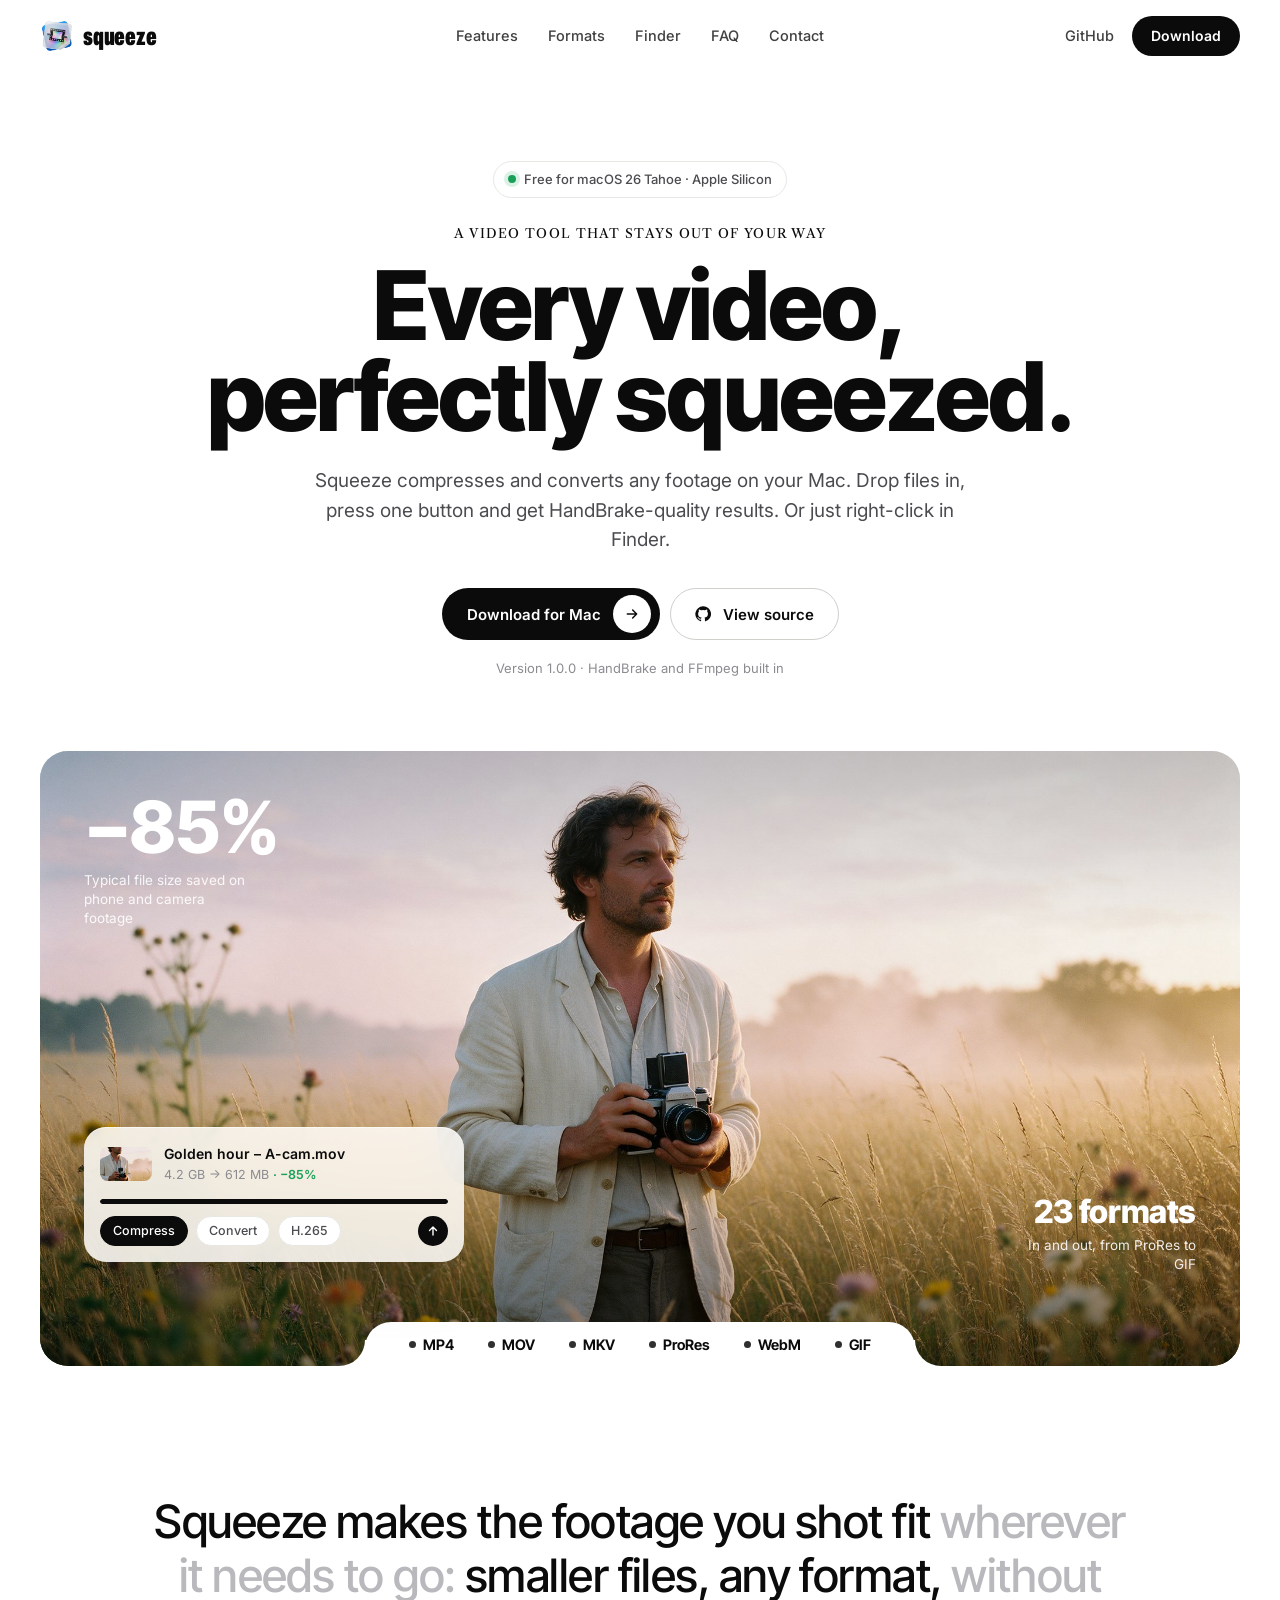
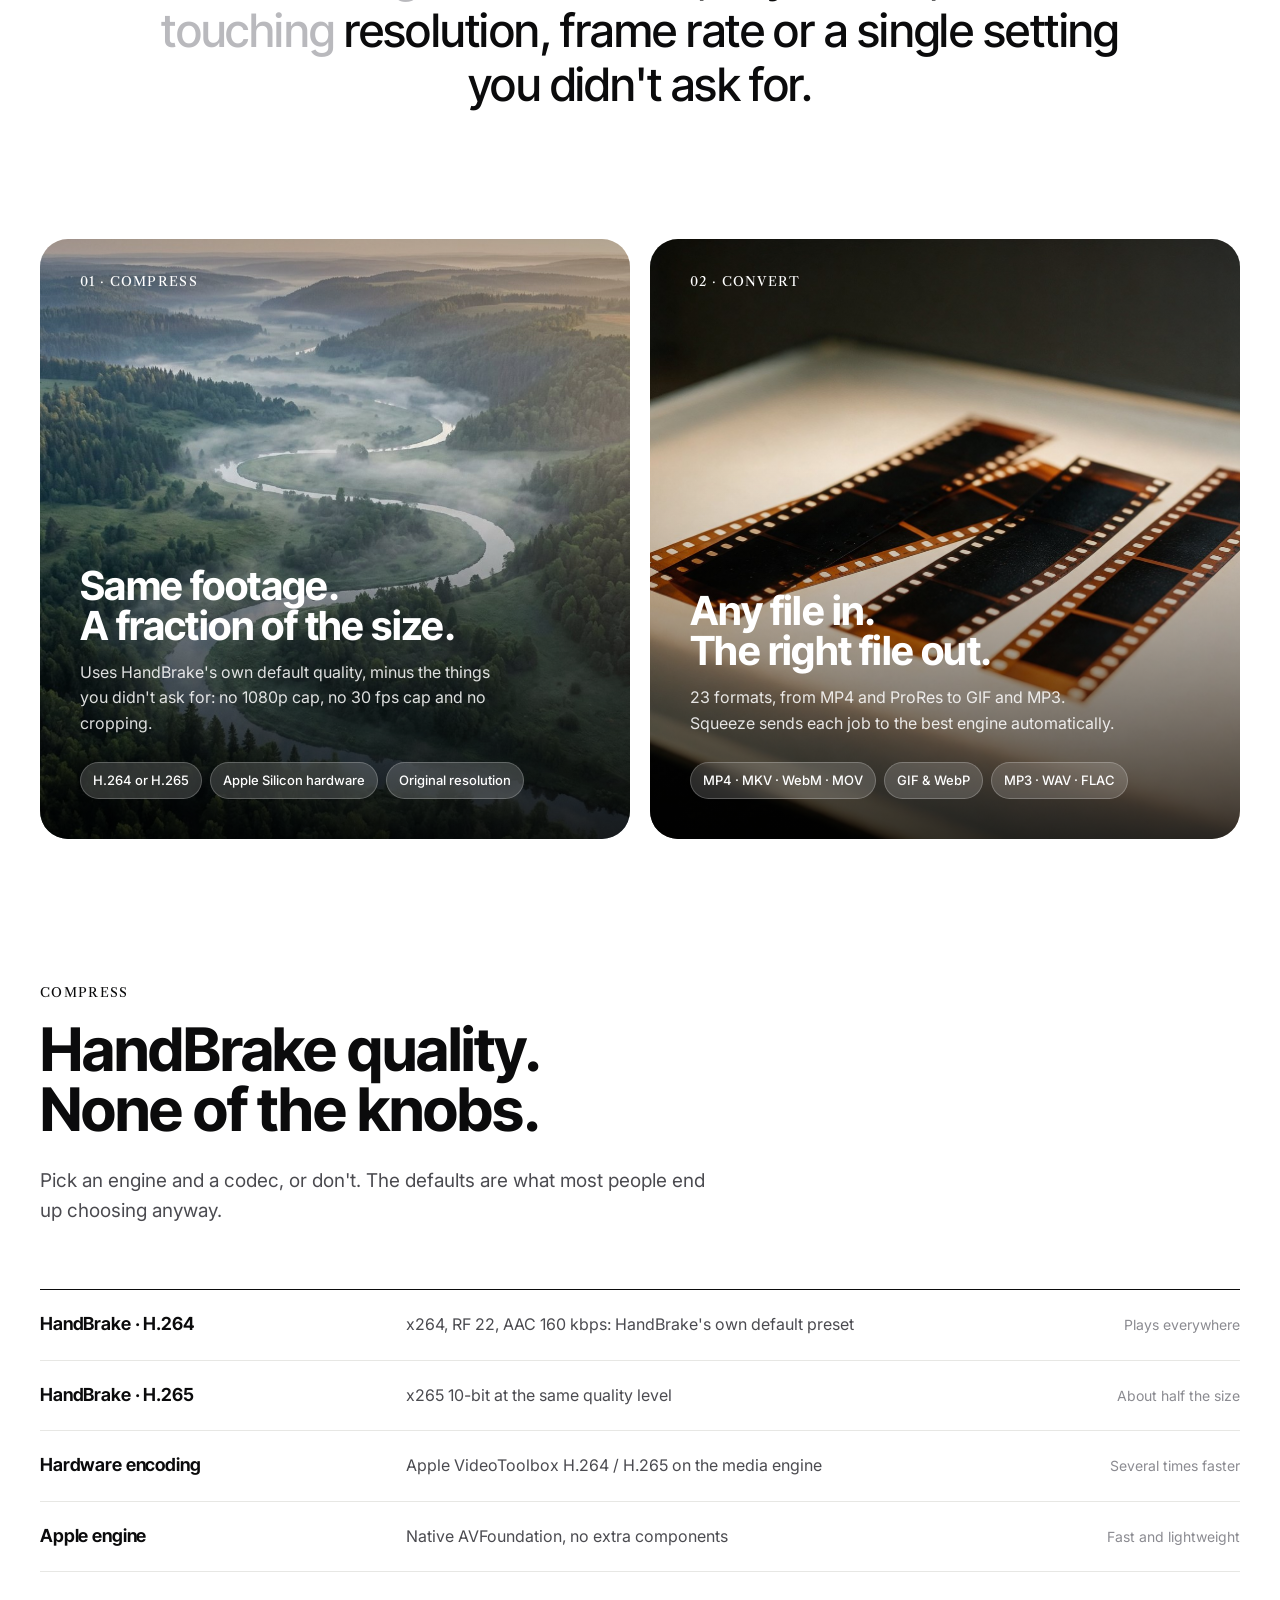
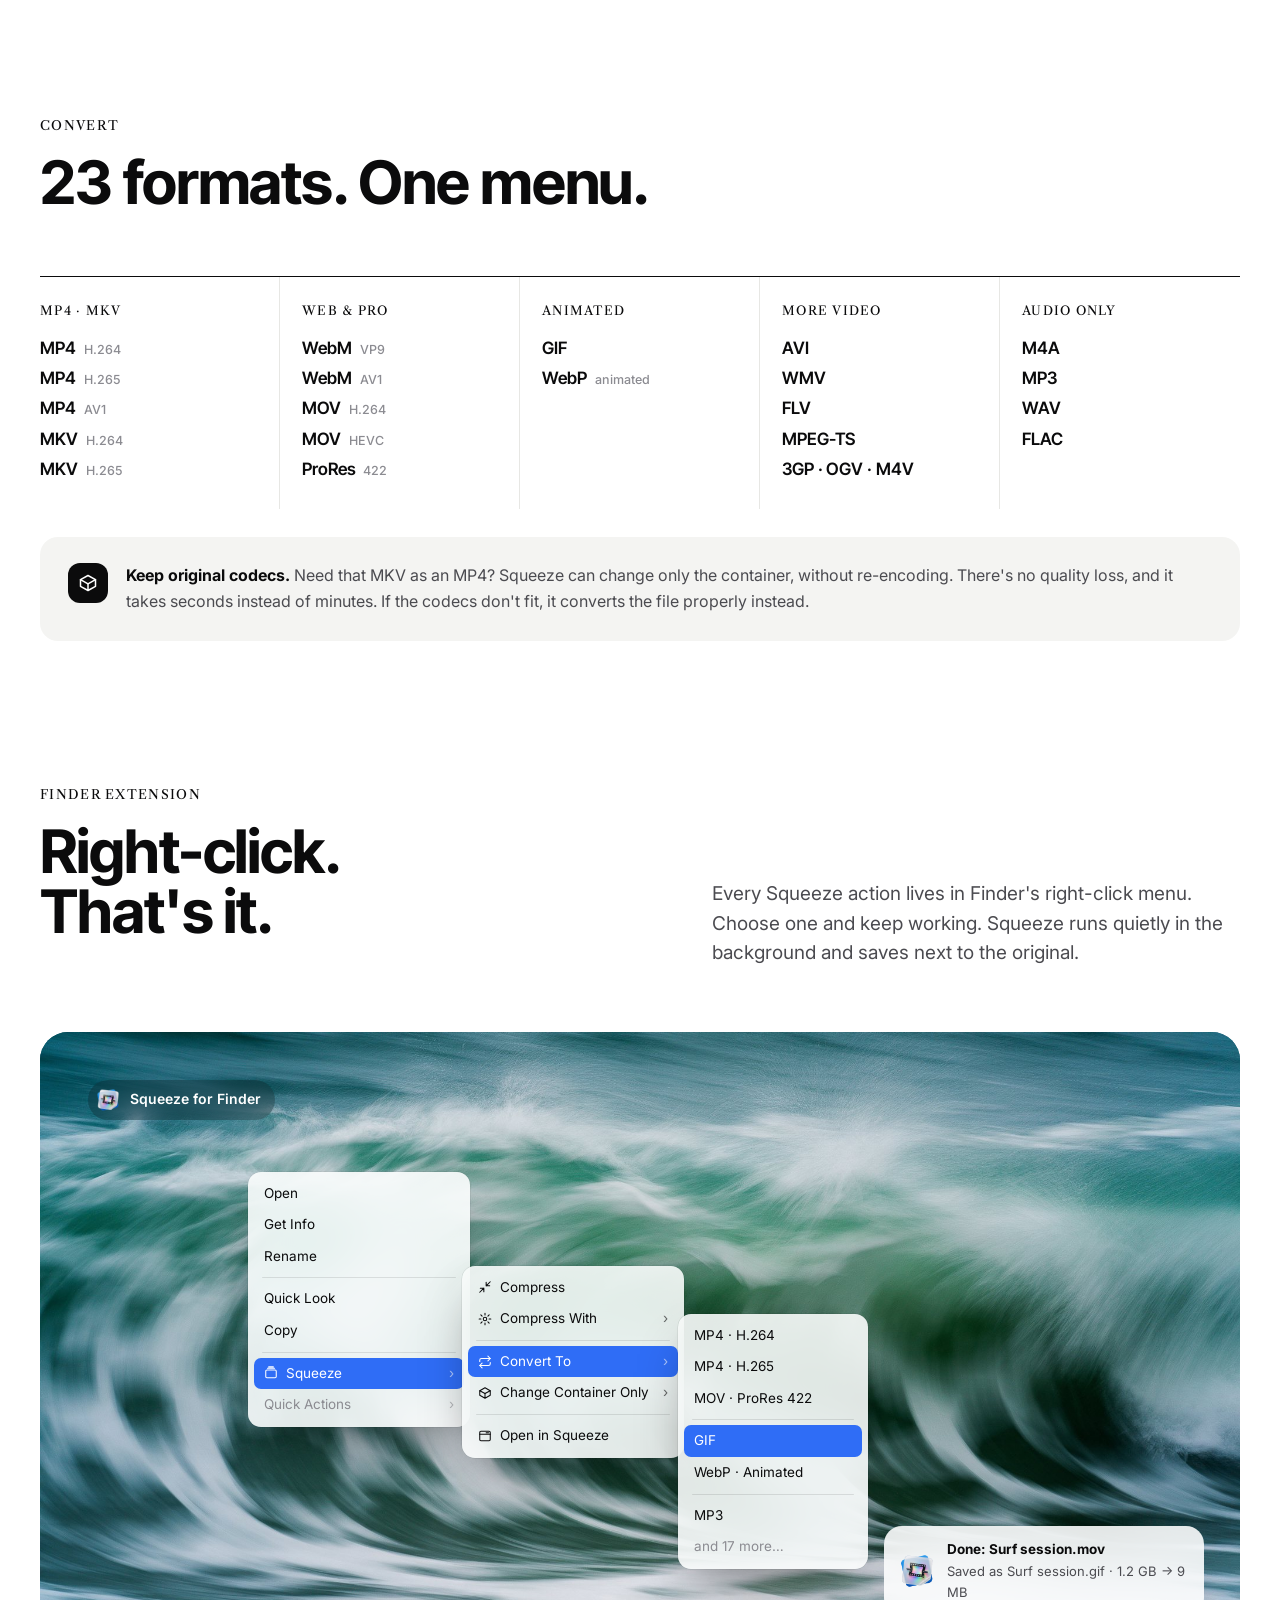
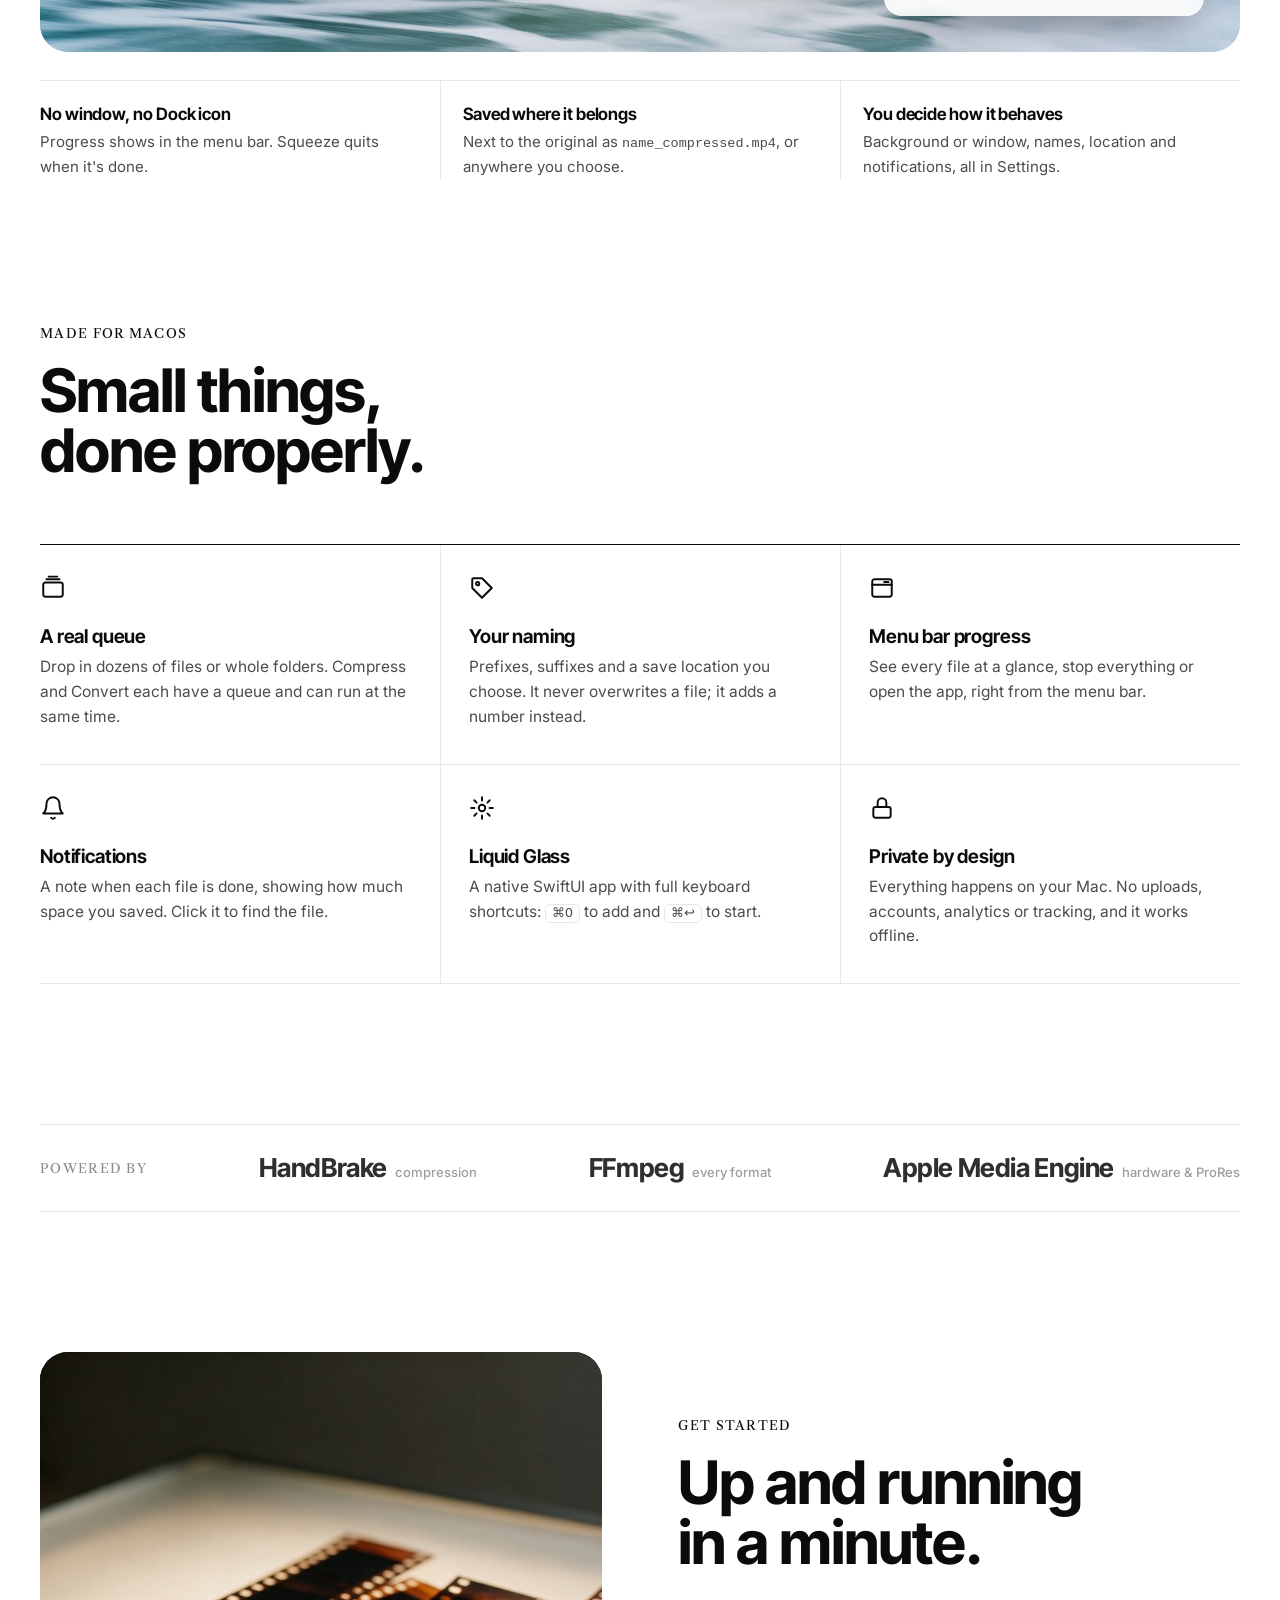
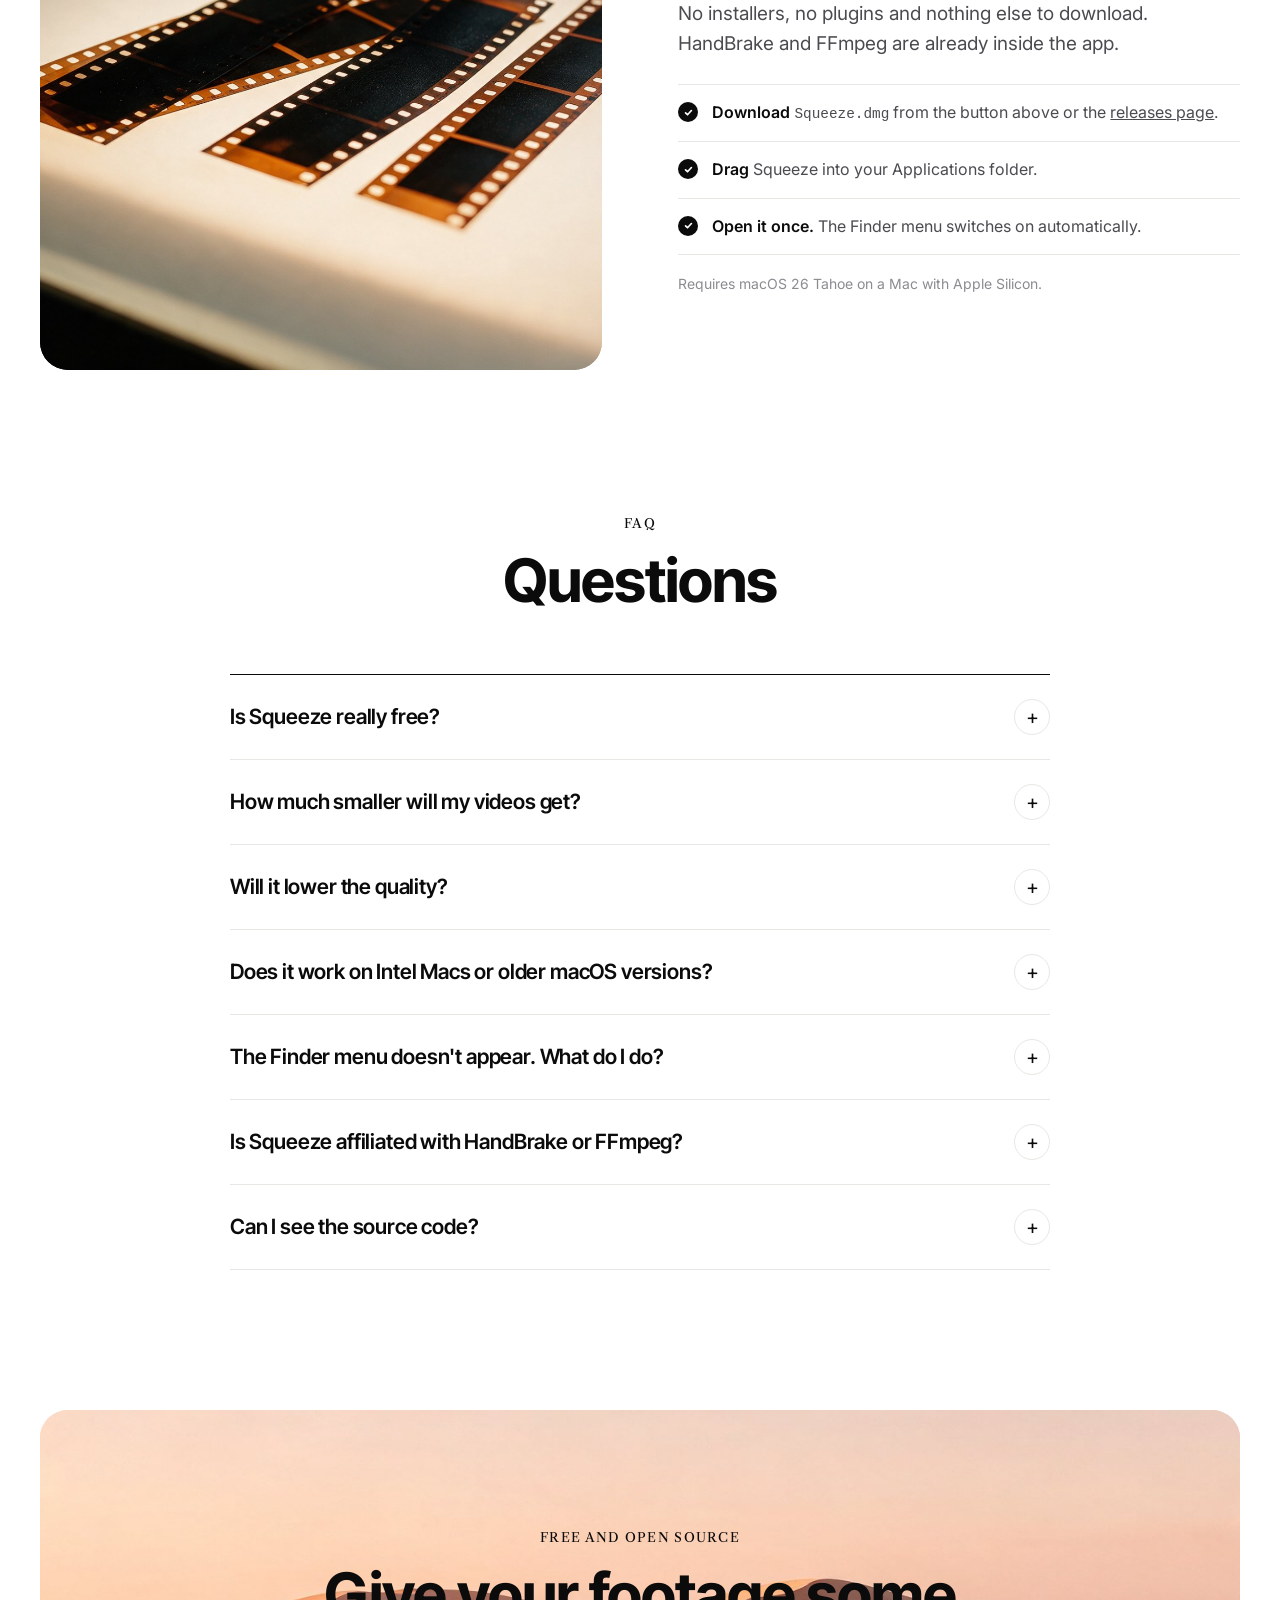
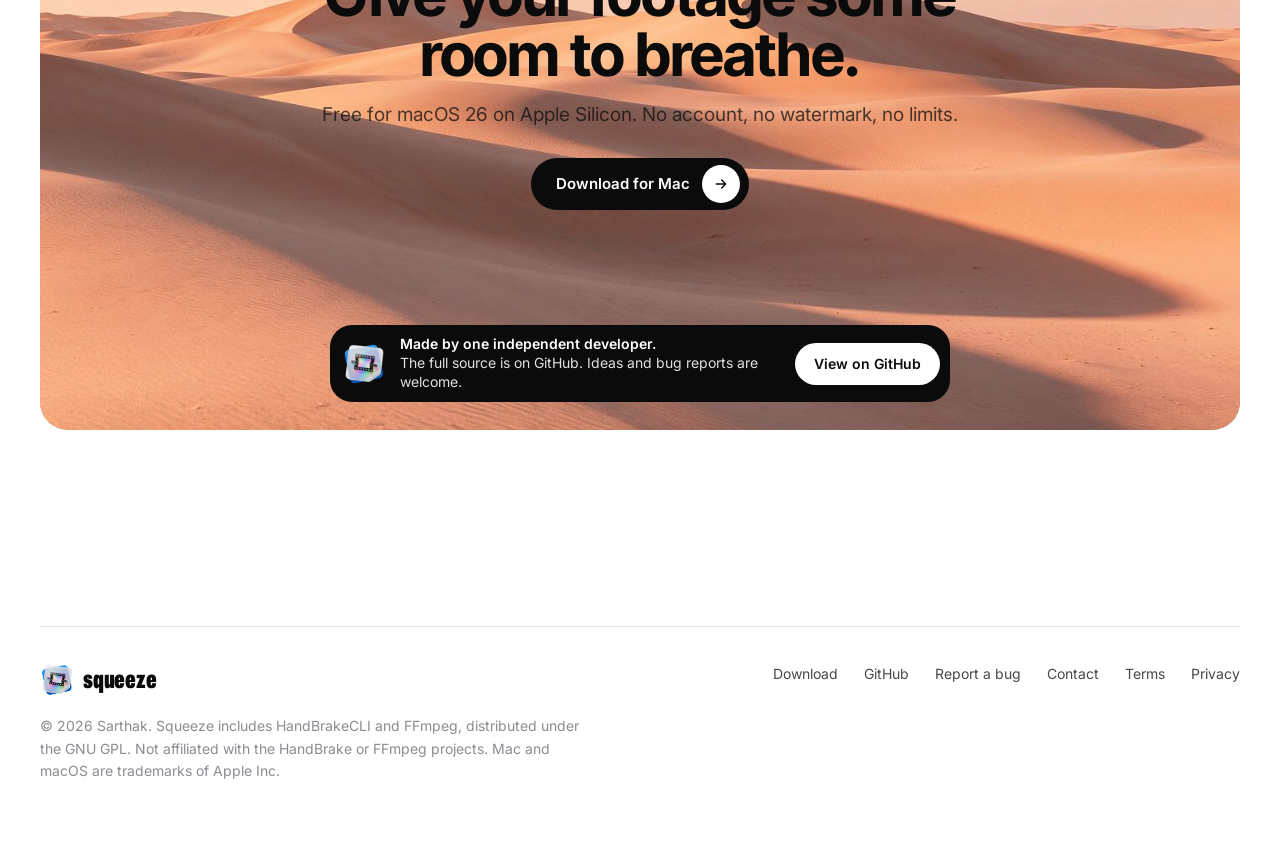
==== docs/index.html @ 8049c55f "Squeeze 1.0.0" ====
<!doctype html>
<html lang="en">
<head>
  <meta charset="utf-8">
  <meta name="viewport" content="width=device-width, initial-scale=1">
  <title>Squeeze: compress and convert videos on your Mac</title>
  <meta name="description" content="Squeeze is a simple macOS app that compresses and converts any video. HandBrake-quality compression, 23 output formats and a Finder right-click menu.">
  <meta name="theme-color" content="#ffffff">
  <meta property="og:type" content="website">
  <meta property="og:title" content="Squeeze: compress and convert videos on your Mac">
  <meta property="og:description" content="HandBrake-quality compression, 23 output formats and a Finder right-click menu. All on your Mac.">
  <meta property="og:image" content="assets/og-image.png">
  <meta name="twitter:card" content="summary_large_image">
  <link rel="icon" type="image/png" href="assets/favicon.png">
  <link rel="apple-touch-icon" href="assets/apple-touch-icon.png">
  <link rel="preload" as="image" href="assets/img/squeeze-hero.jpg">
  <link rel="stylesheet" href="assets/style.css">
</head>
<body>

<svg width="0" height="0" style="position:absolute" aria-hidden="true">
  <defs>
    <symbol id="i-arrow" viewBox="0 0 24 24" fill="none" stroke="currentColor" stroke-width="2.2" stroke-linecap="round" stroke-linejoin="round"><path d="M5 12h14M13 6l6 6-6 6"/></symbol>
    <symbol id="i-up" viewBox="0 0 24 24" fill="none" stroke="currentColor" stroke-width="2.4" stroke-linecap="round" stroke-linejoin="round"><path d="M12 19V5M6 11l6-6 6 6"/></symbol>
    <symbol id="i-download" viewBox="0 0 24 24" fill="none" stroke="currentColor" stroke-width="2.2" stroke-linecap="round" stroke-linejoin="round"><path d="M12 4v11m0 0-5-5m5 5 5-5M5 20h14"/></symbol>
    <symbol id="i-github" viewBox="0 0 24 24" fill="currentColor"><path d="M12 .5a11.5 11.5 0 0 0-3.64 22.41c.58.1.79-.25.79-.56v-2c-3.2.7-3.88-1.37-3.88-1.37-.52-1.33-1.28-1.69-1.28-1.69-1.05-.72.08-.7.08-.7 1.16.08 1.77 1.19 1.77 1.19 1.03 1.77 2.7 1.26 3.36.96.1-.75.4-1.26.73-1.55-2.55-.29-5.24-1.28-5.24-5.69 0-1.26.45-2.29 1.19-3.1-.12-.29-.52-1.46.11-3.05 0 0 .97-.31 3.17 1.18a11 11 0 0 1 5.77 0c2.2-1.49 3.17-1.18 3.17-1.18.63 1.59.23 2.76.11 3.05.74.81 1.19 1.84 1.19 3.1 0 4.42-2.7 5.4-5.26 5.68.41.36.78 1.06.78 2.14v3.17c0 .31.21.67.8.56A11.5 11.5 0 0 0 12 .5Z"/></symbol>
    <symbol id="i-compress" viewBox="0 0 24 24" fill="none" stroke="currentColor" stroke-width="1.8" stroke-linecap="round" stroke-linejoin="round"><path d="M4 14h6v6M20 10h-6V4M14 10l7-7M3 21l7-7"/></symbol>
    <symbol id="i-convert" viewBox="0 0 24 24" fill="none" stroke="currentColor" stroke-width="1.8" stroke-linecap="round" stroke-linejoin="round"><path d="M17 2l4 4-4 4"/><path d="M3 11V9a3 3 0 0 1 3-3h15M7 22l-4-4 4-4"/><path d="M21 13v2a3 3 0 0 1-3 3H3"/></symbol>
    <symbol id="i-stack" viewBox="0 0 24 24" fill="none" stroke="currentColor" stroke-width="1.8" stroke-linecap="round" stroke-linejoin="round"><rect x="3" y="7" width="18" height="13" rx="2"/><path d="M6 4h12M8 1.5h8"/></symbol>
    <symbol id="i-tag" viewBox="0 0 24 24" fill="none" stroke="currentColor" stroke-width="1.8" stroke-linecap="round" stroke-linejoin="round"><path d="M3 12V4a1 1 0 0 1 1-1h8l9 9-9 9Z"/><circle cx="8" cy="8" r="1.5"/></symbol>
    <symbol id="i-menubar" viewBox="0 0 24 24" fill="none" stroke="currentColor" stroke-width="1.8" stroke-linecap="round" stroke-linejoin="round"><rect x="3" y="4" width="18" height="16" rx="2"/><path d="M3 9h18M14 6.5h4"/></symbol>
    <symbol id="i-bell" viewBox="0 0 24 24" fill="none" stroke="currentColor" stroke-width="1.8" stroke-linecap="round" stroke-linejoin="round"><path d="M18 8a6 6 0 1 0-12 0c0 7-3 9-3 9h18s-3-2-3-9M13.7 21a2 2 0 0 1-3.4 0"/></symbol>
    <symbol id="i-gear" viewBox="0 0 24 24" fill="none" stroke="currentColor" stroke-width="1.8" stroke-linecap="round" stroke-linejoin="round"><circle cx="12" cy="12" r="3"/><path d="M12 2v3M12 19v3M4.9 4.9l2.1 2.1M17 17l2.1 2.1M2 12h3M19 12h3M4.9 19.1 7 17M17 7l2.1-2.1"/></symbol>
    <symbol id="i-lock" viewBox="0 0 24 24" fill="none" stroke="currentColor" stroke-width="1.8" stroke-linecap="round" stroke-linejoin="round"><rect x="4" y="11" width="16" height="10" rx="2"/><path d="M8 11V7a4 4 0 0 1 8 0v4"/></symbol>
    <symbol id="i-copy" viewBox="0 0 24 24" fill="none" stroke="currentColor" stroke-width="1.8" stroke-linecap="round" stroke-linejoin="round"><path d="M21 8 12 3 3 8l9 5 9-5Z"/><path d="M3 8v8l9 5 9-5V8M12 13v8"/></symbol>
    <symbol id="i-plus" viewBox="0 0 24 24" fill="none" stroke="currentColor" stroke-width="2" stroke-linecap="round"><path d="M12 5v14M5 12h14"/></symbol>
    <symbol id="i-menu" viewBox="0 0 24 24" fill="none" stroke="currentColor" stroke-width="2" stroke-linecap="round"><path d="M4 8h16M4 16h16"/></symbol>
  </defs>
</svg>

<header class="site-header">
  <nav class="nav wrap" aria-label="Main">
    <a class="brand" href="#top"><img src="assets/icon-512.png" alt="" width="28" height="28">squeeze</a>
    <div class="nav-links">
      <a href="#features">Features</a>
      <a href="#formats">Formats</a>
      <a href="#finder">Finder</a>
      <a href="#faq">FAQ</a>
      <a href="contact.html">Contact</a>
    </div>
    <div class="nav-end">
      <a class="text-link" data-link="github" href="#">GitHub</a>
      <a class="btn btn-primary btn-small" data-link="download" href="#download">Download</a>
    </div>
    <button class="menu-toggle" aria-label="Menu" aria-expanded="false"><svg><use href="#i-menu"/></svg></button>
  </nav>
</header>

<main id="top">

  <!-- ============ Hero ============ -->
  <section class="hero">
    <div class="wrap">
      <div class="badge"><i></i>Free for macOS 26 Tahoe · Apple Silicon</div>
      <span class="eyebrow">A video tool that stays out of your way</span>
      <h1>Every video,<br>perfectly squeezed.</h1>
      <p class="lead">Squeeze compresses and converts any footage on your Mac. Drop files in, press one button and get HandBrake-quality results. Or just right-click in Finder.</p>
      <div class="btn-row" id="download">
        <a class="btn btn-primary" data-link="download" href="#">Download for Mac <span class="dot"><svg><use href="#i-arrow"/></svg></span></a>
        <a class="btn btn-outline" data-link="github" href="#"><svg><use href="#i-github"/></svg>View source</a>
      </div>
      <p class="hero-meta">Version <span data-text="version">1.0.0</span> · HandBrake and FFmpeg built in</p>

      <div class="hero-card reveal" role="img" aria-label="A filmmaker holding a camera in a field at golden hour">
        <video class="bg-video" autoplay muted loop playsinline preload="auto" poster="assets/img/squeeze-hero.jpg" aria-hidden="true"><source src="assets/video/squeeze-hero.mp4" type="video/mp4"></video>
        <div class="stat tl"><b>−85%</b><span>Typical file size saved on phone and camera footage</span></div>

        <div class="app-card" aria-hidden="true">
          <div class="file">
            <div class="thumb"></div>
            <div>
              <div class="name">Golden hour – A-cam.mov</div>
              <div class="meta">4.2 GB → 612 MB <b>· −85%</b></div>
            </div>
          </div>
          <div class="bar"><i></i></div>
          <div class="row">
            <span class="chipbtn on">Compress</span>
            <span class="chipbtn">Convert</span>
            <span class="chipbtn">H.265</span>
            <span class="go"><svg><use href="#i-up"/></svg></span>
          </div>
        </div>

        <div class="stat br"><b>23 formats</b><span>In and out, from ProRes to GIF</span></div>
        <div class="notch" aria-hidden="true"><span>MP4</span><span>MOV</span><span>MKV</span><span>ProRes</span><span>WebM</span><span>GIF</span></div>
      </div>
    </div>
  </section>

  <!-- ============ Statement ============ -->
  <section class="statement">
    <div class="wrap reveal">
      <p>Squeeze makes the footage you shot fit <em>wherever it needs to go:</em> smaller files, any format, <em>without touching</em> resolution, frame rate or a single setting you didn't ask for.</p>
    </div>
  </section>

  <!-- ============ Compress / Convert ============ -->
  <section id="features" style="padding-top:0">
    <div class="wrap">
      <div class="duo">
        <article class="photo-card reveal">
          <video class="bg" autoplay muted loop playsinline preload="auto" poster="assets/img/squeeze-river.jpg" aria-hidden="true"><source src="assets/video/squeeze-river.mp4" type="video/mp4"></video>
          <span class="kicker">01 · Compress</span>
          <h3>Same footage.<br>A fraction of the size.</h3>
          <p>Uses HandBrake's own default quality, minus the things you didn't ask for: no 1080p cap, no 30 fps cap and no cropping.</p>
          <ul><li>H.264 or H.265</li><li>Apple Silicon hardware</li><li>Original resolution</li></ul>
        </article>
        <article class="photo-card reveal">
          <video class="bg" autoplay muted loop playsinline preload="auto" poster="assets/img/squeeze-film.jpg" aria-hidden="true"><source src="assets/video/squeeze-film.mp4" type="video/mp4"></video>
          <span class="kicker">02 · Convert</span>
          <h3>Any file in.<br>The right file out.</h3>
          <p>23 formats, from MP4 and ProRes to GIF and MP3. Squeeze sends each job to the best engine automatically.</p>
          <ul><li>MP4 · MKV · WebM · MOV</li><li>GIF &amp; WebP</li><li>MP3 · WAV · FLAC</li></ul>
        </article>
      </div>
    </div>
  </section>

  <!-- ============ Compress specs ============ -->
  <section id="compress" style="padding-top:0">
    <div class="wrap">
      <div class="section-head reveal">
        <span class="eyebrow">Compress</span>
        <h2>HandBrake quality.<br>None of the knobs.</h2>
        <p class="lead">Pick an engine and a codec, or don't. The defaults are what most people end up choosing anyway.</p>
      </div>
      <div class="spec-list reveal">
        <div class="spec-row"><b>HandBrake · H.264</b><span>x264, RF 22, AAC 160 kbps: HandBrake's own default preset</span><small>Plays everywhere</small></div>
        <div class="spec-row"><b>HandBrake · H.265</b><span>x265 10-bit at the same quality level</span><small>About half the size</small></div>
        <div class="spec-row"><b>Hardware encoding</b><span>Apple VideoToolbox H.264 / H.265 on the media engine</span><small>Several times faster</small></div>
        <div class="spec-row"><b>Apple engine</b><span>Native AVFoundation, no extra components</span><small>Fast and lightweight</small></div>
      </div>
    </div>
  </section>

  <!-- ============ Formats ============ -->
  <section id="formats" style="padding-top:0">
    <div class="wrap">
      <div class="section-head reveal">
        <span class="eyebrow">Convert</span>
        <h2>23 formats. One menu.</h2>
      </div>
      <div class="formats reveal">
        <div class="format-col"><h3>MP4 · MKV</h3><ul><li>MP4 <small>H.264</small></li><li>MP4 <small>H.265</small></li><li>MP4 <small>AV1</small></li><li>MKV <small>H.264</small></li><li>MKV <small>H.265</small></li></ul></div>
        <div class="format-col"><h3>Web &amp; Pro</h3><ul><li>WebM <small>VP9</small></li><li>WebM <small>AV1</small></li><li>MOV <small>H.264</small></li><li>MOV <small>HEVC</small></li><li>ProRes <small>422</small></li></ul></div>
        <div class="format-col"><h3>Animated</h3><ul><li>GIF</li><li>WebP <small>animated</small></li></ul></div>
        <div class="format-col"><h3>More video</h3><ul><li>AVI</li><li>WMV</li><li>FLV</li><li>MPEG-TS</li><li>3GP · OGV · M4V</li></ul></div>
        <div class="format-col"><h3>Audio only</h3><ul><li>M4A</li><li>MP3</li><li>WAV</li><li>FLAC</li></ul></div>
      </div>
      <div class="note reveal">
        <div class="ic"><svg><use href="#i-copy"/></svg></div>
        <p><b>Keep original codecs.</b> Need that MKV as an MP4? Squeeze can change only the container, without re-encoding. There's no quality loss, and it takes seconds instead of minutes. If the codecs don't fit, it converts the file properly instead.</p>
      </div>
    </div>
  </section>

  <!-- ============ Finder ============ -->
  <section id="finder" style="padding-top:0">
    <div class="wrap">
      <div class="section-head reveal" style="display:flex;flex-wrap:wrap;justify-content:space-between;align-items:flex-end;gap:20px">
        <div>
          <span class="eyebrow">Finder extension</span>
          <h2>Right-click.<br>That's it.</h2>
        </div>
        <p class="lead" style="margin:0;max-width:44ch">Every Squeeze action lives in Finder's right-click menu. Choose one and keep working. Squeeze runs quietly in the background and saves next to the original.</p>
      </div>

      <div class="showcase reveal" aria-hidden="true">
        <video class="bg-video" autoplay muted loop playsinline preload="auto" poster="assets/img/squeeze-wave.jpg" aria-hidden="true"><source src="assets/video/squeeze-wave.mp4" type="video/mp4"></video>
        <span class="kicker"><img src="assets/icon-512.png" alt="">Squeeze for Finder</span>
        <div class="menus">
          <div class="ctx ctx-1">
            <div>Open</div><div>Get Info</div><div>Rename</div><div class="sep"></div>
            <div>Quick Look</div><div>Copy</div><div class="sep"></div>
            <div class="hl"><svg><use href="#i-stack"/></svg>Squeeze<span class="arr">›</span></div>
            <div class="dim">Quick Actions<span class="arr">›</span></div>
          </div>
          <div class="ctx ctx-2">
            <div><svg><use href="#i-compress"/></svg>Compress</div>
            <div><svg><use href="#i-gear"/></svg>Compress With<span class="arr">›</span></div>
            <div class="sep"></div>
            <div class="hl"><svg><use href="#i-convert"/></svg>Convert To<span class="arr">›</span></div>
            <div><svg><use href="#i-copy"/></svg>Change Container Only<span class="arr">›</span></div>
            <div class="sep"></div>
            <div><svg><use href="#i-menubar"/></svg>Open in Squeeze</div>
          </div>
          <div class="ctx ctx-3">
            <div>MP4 · H.264</div><div>MP4 · H.265</div><div>MOV · ProRes 422</div><div class="sep"></div>
            <div class="hl">GIF</div><div>WebP · Animated</div><div class="sep"></div>
            <div>MP3</div><div class="dim">and 17 more…</div>
          </div>
        </div>
        <div class="toast">
          <img src="assets/icon-512.png" alt="">
          <div><b>Done: Surf session.mov</b><span>Saved as Surf session.gif · 1.2 GB → 9 MB</span></div>
        </div>
      </div>

      <div class="finder-points reveal">
        <div><b>No window, no Dock icon</b><span>Progress shows in the menu bar. Squeeze quits when it's done.</span></div>
        <div><b>Saved where it belongs</b><span>Next to the original as <code>name_compressed.mp4</code>, or anywhere you choose.</span></div>
        <div><b>You decide how it behaves</b><span>Background or window, names, location and notifications, all in Settings.</span></div>
      </div>
    </div>
  </section>

  <!-- ============ Small features ============ -->
  <section id="details" style="padding-top:0">
    <div class="wrap">
      <div class="section-head reveal">
        <span class="eyebrow">Made for macOS</span>
        <h2>Small things,<br>done properly.</h2>
      </div>
      <div class="mini-grid reveal">
        <div class="mini"><svg><use href="#i-stack"/></svg><h3>A real queue</h3><p>Drop in dozens of files or whole folders. Compress and Convert each have a queue and can run at the same time.</p></div>
        <div class="mini"><svg><use href="#i-tag"/></svg><h3>Your naming</h3><p>Prefixes, suffixes and a save location you choose. It never overwrites a file; it adds a number instead.</p></div>
        <div class="mini"><svg><use href="#i-menubar"/></svg><h3>Menu bar progress</h3><p>See every file at a glance, stop everything or open the app, right from the menu bar.</p></div>
        <div class="mini"><svg><use href="#i-bell"/></svg><h3>Notifications</h3><p>A note when each file is done, showing how much space you saved. Click it to find the file.</p></div>
        <div class="mini"><svg><use href="#i-gear"/></svg><h3>Liquid Glass</h3><p>A native SwiftUI app with full keyboard shortcuts: <kbd>⌘O</kbd> to add and <kbd>⌘↩</kbd> to start.</p></div>
        <div class="mini"><svg><use href="#i-lock"/></svg><h3>Private by design</h3><p>Everything happens on your Mac. No uploads, accounts, analytics or tracking, and it works offline.</p></div>
      </div>
    </div>
  </section>

  <!-- ============ Engines ============ -->
  <section style="padding-top:0">
    <div class="wrap">
      <div class="engines-strip reveal">
        <span class="label">Powered by</span>
        <span class="wm">HandBrake<small>compression</small></span>
        <span class="wm">FFmpeg<small>every format</small></span>
        <span class="wm">Apple Media Engine<small>hardware &amp; ProRes</small></span>
      </div>
    </div>
  </section>

  <!-- ============ Install ============ -->
  <section id="install" style="padding-top:0">
    <div class="wrap split">
      <div class="split-img reveal" role="img" aria-label="Strips of film negatives on a light table"><video class="bg-video" autoplay muted loop playsinline preload="auto" poster="assets/img/squeeze-film.jpg" aria-hidden="true"><source src="assets/video/squeeze-film.mp4" type="video/mp4"></video></div>
      <div class="reveal">
        <span class="eyebrow">Get started</span>
        <h2>Up and running<br>in a minute.</h2>
        <p class="lead">No installers, no plugins and nothing else to download. HandBrake and FFmpeg are already inside the app.</p>
        <ul class="checks">
          <li><b>Download</b> <code>Squeeze.dmg</code> from the button above or the <a data-link="releases" href="#">releases page</a>.</li>
          <li><b>Drag</b> Squeeze into your Applications folder.</li>
          <li><b>Open it once.</b> The Finder menu switches on automatically.</li>
        </ul>
        <p class="muted" style="margin-top:18px;font-size:14px">Requires macOS 26 Tahoe on a Mac with Apple Silicon.</p>
      </div>
    </div>
  </section>

  <!-- ============ FAQ ============ -->
  <section id="faq" style="padding-top:0">
    <div class="narrow">
      <div class="section-head reveal center"><span class="eyebrow">FAQ</span><h2>Questions</h2></div>
      <div class="faq reveal">
        <details><summary>Is Squeeze really free?</summary><p>Yes. There's no trial, account or watermark.</p></details>
        <details><summary>How much smaller will my videos get?</summary><p>It depends on the source. Phone and camera footage often shrinks by 60–90%. Videos that are already heavily compressed shrink less. H.265 usually gives files about half the size of H.264 at the same quality.</p></details>
        <details><summary>Will it lower the quality?</summary><p>Compression always trades a little quality for size. Squeeze uses HandBrake's default quality level, which most people can't tell apart from the original at normal viewing sizes. It never changes the resolution or frame rate. For a perfect copy, convert with "Keep original codecs", which doesn't re-encode at all.</p></details>
        <details><summary>Does it work on Intel Macs or older macOS versions?</summary><p>Squeeze needs macOS 26 Tahoe and is built for Apple Silicon (M1 and newer), so it can use the latest SwiftUI and Liquid Glass design.</p></details>
        <details><summary>The Finder menu doesn't appear. What do I do?</summary><p>Open Squeeze once from Applications. Then check System Settings → General → Login Items &amp; Extensions → Finder and make sure Squeeze is on. If it's on but still missing, relaunch Finder: hold Option, right-click the Finder icon in the Dock and choose Relaunch.</p></details>
        <details><summary>Is Squeeze affiliated with HandBrake or FFmpeg?</summary><p>No. Squeeze is an independent app that includes the open-source HandBrakeCLI and FFmpeg under their GPL licences. All credit for those engines goes to their developers.</p></details>
        <details><summary>Can I see the source code?</summary><p>Yes. The full source is on <a data-link="github" href="#">GitHub</a>, including the build script that produces the DMG. Bug reports and ideas are welcome there.</p></details>
      </div>
    </div>
  </section>

  <!-- ============ CTA ============ -->
  <section id="support" style="padding-top:0">
    <div class="wrap">
      <div class="cta-card reveal">
        <video class="bg-video" autoplay muted loop playsinline preload="auto" poster="assets/img/squeeze-dunes.jpg" aria-hidden="true"><source src="assets/video/squeeze-dunes.mp4" type="video/mp4"></video>
        <div>
          <span class="eyebrow">Free and open source</span>
          <h2>Give your footage some room to breathe.</h2>
          <p class="lead">Free for macOS 26 on Apple Silicon. No account, no watermark, no limits.</p>
          <div class="btn-row" style="justify-content:center">
            <a class="btn btn-primary" data-link="download" href="#">Download for Mac <span class="dot"><svg><use href="#i-arrow"/></svg></span></a>
          </div>
        </div>
        <div class="cta-bar">
          <img src="assets/icon-512.png" alt="">
          <p><b>Made by one independent developer.</b><span>The full source is on GitHub. Ideas and bug reports are welcome.</span></p>
          <a class="btn btn-light btn-small" data-link="github" href="#" target="_blank" rel="noopener">View on GitHub</a>
        </div>
      </div>
    </div>
  </section>
</main>

<footer class="site-footer">
  <div class="wrap footer-grid">
    <div>
      <a class="brand" href="#top"><img src="assets/icon-512.png" alt="" width="24" height="24">squeeze</a>
      <p>© <span data-year>2026</span> <span data-text="publisher">Sarthak</span>. Squeeze includes HandBrakeCLI and FFmpeg, distributed under the GNU GPL. Not affiliated with the HandBrake or FFmpeg projects. Mac and macOS are trademarks of Apple Inc.</p>
    </div>
    <div class="footer-links">
      <a data-link="download" href="#">Download</a>
      <a data-link="github" href="#">GitHub</a>
      <a data-link="issues" href="#">Report a bug</a>
      <a href="contact.html">Contact</a>
      <a href="terms.html">Terms</a>
      <a href="privacy.html">Privacy</a>
    </div>
  </div>
</footer>

<script src="assets/site.js"></script>
</body>
</html>
---- docs/assets/style.css ----
/* Squeeze website: clean editorial style
   White canvas, tight black type, black pill buttons, photographic cards. */

@import url("https://fonts.googleapis.com/css2?family=Archivo:wdth,wght@62..125,800..900&family=Inter+Tight:wght@500;600;700;800&family=Inter:wght@400;500;600&family=Libre+Caslon+Text:wght@400&display=swap");

:root {
  --bg: #ffffff;
  --bg-soft: #f4f4f2;
  --ink: #0b0b0c;
  --ink-2: #4b4b50;
  --ink-3: #8b8b91;
  --ink-4: #b9b9bd;
  --line: #e7e7e4;
  --green: #18a058;
  --radius: 28px;
  --radius-sm: 18px;
  --max: 1200px;
  --display: "Inter Tight", "Inter", -apple-system, BlinkMacSystemFont, "Helvetica Neue", Arial, sans-serif;
  --body: "Inter", -apple-system, BlinkMacSystemFont, "Helvetica Neue", Arial, sans-serif;
  --wordmark: "Archivo", "Arial Narrow", "Helvetica Neue", sans-serif;
  --serif: "Libre Caslon Text", Georgia, "Times New Roman", serif;
  --mono: ui-monospace, "SF Mono", Menlo, Consolas, monospace;
  color-scheme: light;
}

* { box-sizing: border-box; }
html { scroll-behavior: smooth; -webkit-text-size-adjust: 100%; }
@media (prefers-reduced-motion: reduce) { html { scroll-behavior: auto; } }

body {
  margin: 0;
  background: var(--bg);
  color: var(--ink);
  font: 400 16px/1.6 var(--body);
  -webkit-font-smoothing: antialiased;
  overflow-x: hidden;
}

img { display: block; max-width: 100%; }
a { color: inherit; }
:focus-visible { outline: 2px solid var(--ink); outline-offset: 3px; border-radius: 10px; }
.wrap { width: min(var(--max), 100% - 32px); margin-inline: auto; }
.narrow { width: min(820px, 100% - 32px); margin-inline: auto; }

h1, h2, h3 { font-family: var(--display); color: var(--ink); margin: 0 0 0.45em; }
h1 { font-size: clamp(46px, 8vw, 96px); font-weight: 800; line-height: 0.95; letter-spacing: -0.022em; }
h2 { font-size: clamp(34px, 5vw, 60px); font-weight: 700; line-height: 1; letter-spacing: -0.018em; }
h3 { font-size: 21px; font-weight: 650; line-height: 1.2; letter-spacing: -0.008em; }
p { margin: 0 0 1em; }
.lead { font-size: clamp(17px, 1.6vw, 19px); color: var(--ink-2); line-height: 1.55; max-width: 56ch; }
.eyebrow {
  display: inline-block; margin-bottom: 18px;
  font: 400 13px/1.3 var(--serif); letter-spacing: 0.1em; text-transform: uppercase; color: var(--ink);
}
.muted { color: var(--ink-3); }
.center { text-align: center; }
.center .lead { margin-inline: auto; }

/* ---------- Buttons ---------- */
.btn {
  display: inline-flex; align-items: center; justify-content: center; gap: 12px;
  height: 52px; padding: 0 8px 0 24px; border-radius: 999px;
  font: 600 15px/1 var(--body); letter-spacing: 0; text-decoration: none; white-space: nowrap;
  border: 1px solid transparent; cursor: pointer; transition: transform .2s ease, background .2s ease, box-shadow .2s ease;
}
.btn:active { transform: scale(0.98); }
.btn svg { width: 16px; height: 16px; flex: none; }
.btn .dot {
  width: 38px; height: 38px; border-radius: 50%; display: grid; place-items: center;
  background: #fff; color: var(--ink); transition: transform .25s ease;
}
.btn:hover .dot { transform: translateX(3px); }
.btn-primary { background: var(--ink); color: #fff; }
.btn-primary:hover { box-shadow: 0 10px 24px -10px rgba(0, 0, 0, .5); }
.btn-outline, .btn-glass { background: transparent; color: var(--ink); border-color: #cfcfcc; padding: 0 24px; }
.btn-outline:hover, .btn-glass:hover { border-color: var(--ink); }
.btn-light { background: #fff; color: var(--ink); padding: 0 22px; }
.btn-small { height: 40px; padding: 0 18px; font-size: 14px; }
.btn-row { display: flex; flex-wrap: wrap; gap: 10px; }
.center .btn-row { justify-content: center; }

/* ---------- Header ---------- */
.site-header { position: sticky; top: 0; z-index: 50; background: rgba(255, 255, 255, .82);
  -webkit-backdrop-filter: blur(16px) saturate(160%); backdrop-filter: blur(16px) saturate(160%);
  border-bottom: 1px solid transparent; transition: border-color .2s ease; }
.site-header.scrolled, body.menu-open .site-header { border-bottom-color: var(--line); }
.nav { display: grid; grid-template-columns: 1fr auto 1fr; align-items: center; height: 72px; }
.brand { display: inline-flex; align-items: center; gap: 9px; font: 900 25px/1 var(--wordmark); font-stretch: 62%; letter-spacing: -0.01em; text-decoration: none; color: var(--ink); }
.brand img { width: 34px; height: 34px; }
.nav-links { display: flex; gap: 30px; justify-content: center; }
.nav-links a { text-decoration: none; font-size: 14.5px; font-weight: 500; color: var(--ink); opacity: .78; transition: opacity .15s; }
.nav-links a:hover { opacity: 1; }
.nav-end { display: flex; gap: 18px; justify-content: flex-end; align-items: center; }
.nav-end .text-link { font-size: 14.5px; font-weight: 500; text-decoration: none; opacity: .78; }
.nav-end .text-link:hover { opacity: 1; }
.menu-toggle { display: none; background: none; border: 0; padding: 8px; cursor: pointer; color: var(--ink); justify-self: end; }
.menu-toggle svg { width: 24px; height: 24px; }

@media (max-width: 900px) {
  .nav { grid-template-columns: 1fr auto; }
  .nav-end { display: none; }
  .menu-toggle { display: block; }
  .nav-links {
    position: fixed; inset: 72px 0 auto 0; flex-direction: column; gap: 0; padding: 8px 20px 24px;
    background: #fff; border-bottom: 1px solid var(--line);
    opacity: 0; transform: translateY(-6px); pointer-events: none; transition: .2s ease;
  }
  .nav-links a { padding: 14px 0; font-size: 18px; border-bottom: 1px solid var(--line); opacity: 1; }
  body.menu-open .nav-links { opacity: 1; transform: none; pointer-events: auto; }
}

/* ---------- Sections ---------- */
section { padding: clamp(80px, 11vw, 140px) 0; }
.section-head { margin-bottom: clamp(36px, 5vw, 64px); }
.reveal { opacity: 0; transform: translateY(18px); transition: opacity .8s ease, transform .8s ease; }
.reveal.in { opacity: 1; transform: none; }

/* ---------- Hero ---------- */
.hero { padding: clamp(48px, 7vw, 88px) 0 0; text-align: center; }
.badge {
  display: flex; width: fit-content; align-items: center; gap: 8px; margin: 0 auto 22px;
  padding: 7px 14px; border-radius: 999px; border: 1px solid var(--line);
  font-size: 13px; font-weight: 500; color: var(--ink-2);
}
.badge i { width: 8px; height: 8px; border-radius: 50%; background: var(--green); box-shadow: 0 0 0 4px rgba(24, 160, 88, .15); }
.hero h1 { margin-bottom: 24px; }
.hero .lead { margin: 0 auto 34px; }
.hero .btn-row { justify-content: center; }
.hero-meta { margin-top: 18px; font-size: 13px; color: var(--ink-3); }

.hero-card {
  position: relative; margin-top: clamp(48px, 6vw, 72px); border-radius: var(--radius); overflow: hidden;
  aspect-ratio: 16 / 8.2; min-height: 460px; background: #ccc url("img/squeeze-hero.jpg") center 35% / cover no-repeat;
  text-align: left; color: #fff;
}
.hero-card::after { content: ""; position: absolute; inset: 0; pointer-events: none;
  background: linear-gradient(180deg, rgba(0,0,0,.18) 0%, rgba(0,0,0,0) 30%, rgba(0,0,0,0) 60%, rgba(0,0,0,.35) 100%); }
.stat { position: absolute; z-index: 2; }
.stat b { display: block; font: 800 clamp(44px, 6vw, 72px)/1 var(--display); letter-spacing: -0.022em; }
.stat span { display: block; margin-top: 8px; font-size: 13.5px; line-height: 1.4; opacity: .9; max-width: 170px; }
.stat.tl { left: clamp(22px, 4vw, 44px); top: clamp(22px, 4vw, 40px); }
.stat.br { right: clamp(22px, 4vw, 44px); bottom: clamp(70px, 8vw, 92px); text-align: right; }
.stat.br b { font-size: clamp(24px, 2.6vw, 32px); letter-spacing: -0.012em; }
.stat.br span { margin-left: auto; }

/* Floating app card on the hero image */
.app-card {
  position: absolute; z-index: 3; left: clamp(22px, 4vw, 44px); bottom: clamp(80px, 9vw, 104px);
  width: min(380px, calc(100% - 40px)); padding: 16px; border-radius: 22px; color: var(--ink);
  background: rgba(255, 255, 255, .86); -webkit-backdrop-filter: blur(22px) saturate(170%); backdrop-filter: blur(22px) saturate(170%);
  box-shadow: 0 30px 60px -20px rgba(0, 0, 0, .35), 0 1px 0 rgba(255,255,255,.6) inset;
}
.app-card .file { display: flex; align-items: center; gap: 12px; }
.app-card .thumb { width: 52px; height: 34px; border-radius: 8px; flex: none; background: url("img/squeeze-hero.jpg") 60% 40% / 260% no-repeat; }
.app-card .name { font-size: 14px; font-weight: 600; }
.app-card .meta { font-size: 12.5px; color: var(--ink-3); }
.app-card .meta b { color: var(--green); font-weight: 600; }
.app-card .bar { height: 5px; border-radius: 5px; background: #e9e9e6; margin: 14px 0 12px; overflow: hidden; }
.app-card .bar i { display: block; height: 100%; width: 100%; background: var(--ink); border-radius: inherit; transform-origin: left; animation: fill 4.5s ease-in-out infinite; }
@keyframes fill { 0% { transform: scaleX(.12); } 70%, 100% { transform: scaleX(1); } }
@media (prefers-reduced-motion: reduce) { .app-card .bar i { animation: none; } }
.app-card .row { display: flex; align-items: center; gap: 8px; }
.chipbtn { height: 30px; padding: 0 12px; border-radius: 999px; border: 1px solid var(--line); background: #fff; font-size: 12.5px; font-weight: 500; display: inline-flex; align-items: center; gap: 6px; color: var(--ink-2); }
.chipbtn.on { background: var(--ink); color: #fff; border-color: var(--ink); }
.go { margin-left: auto; width: 30px; height: 30px; border-radius: 50%; background: var(--ink); color: #fff; display: grid; place-items: center; }
.go svg { width: 14px; height: 14px; }

/* Notch tab at the bottom of the hero image */
.notch {
  position: absolute; z-index: 2; left: 50%; bottom: 0; transform: translateX(-50%);
  display: flex; align-items: center; gap: clamp(16px, 3vw, 34px); padding: 16px clamp(22px, 4vw, 44px) 14px;
  background: var(--bg); color: var(--ink); border-radius: 26px 26px 0 0; white-space: nowrap;
  font: 650 14.5px/1 var(--display); letter-spacing: 0;
}
.notch::before, .notch::after {
  content: ""; position: absolute; bottom: 0; width: 26px; height: 26px; background: transparent;
}
.notch::before { left: -26px; border-bottom-right-radius: 26px; box-shadow: 10px 10px 0 10px var(--bg); }
.notch::after { right: -26px; border-bottom-left-radius: 26px; box-shadow: -10px 10px 0 10px var(--bg); }
.notch span { display: inline-flex; align-items: center; gap: 7px; }
.notch span::before { content: ""; width: 7px; height: 7px; border-radius: 50%; background: var(--ink); opacity: .85; }
@media (max-width: 720px) {
  .hero-card { aspect-ratio: auto; min-height: 560px; background-position: 30% center; }
  .notch span:nth-child(n+4) { display: none; }
  .stat.br { display: none; }
  .app-card { left: 50%; bottom: 128px; transform: translateX(-50%); }
}

/* ---------- Statement ---------- */
.statement { padding: clamp(80px, 10vw, 130px) 0; }
.statement p {
  margin: 0 auto; max-width: 980px; text-align: center;
  font: 500 clamp(28px, 3.7vw, 46px)/1.18 var(--display); letter-spacing: -0.012em; color: var(--ink);
}
.statement p em { font-style: normal; color: var(--ink-4); }

/* ---------- Feature photo cards ---------- */
.duo { display: grid; grid-template-columns: 1fr 1fr; gap: 20px; }
@media (max-width: 860px) { .duo { grid-template-columns: 1fr; } }
.photo-card { position: relative; border-radius: var(--radius); overflow: hidden; min-height: 600px; color: #fff; display: flex; flex-direction: column; justify-content: flex-end; padding: clamp(26px, 3.4vw, 40px); isolation: isolate; }
.photo-card .bg { position: absolute; inset: 0; z-index: -2; background-size: cover; background-position: center; transition: transform 1.2s cubic-bezier(.2,.7,.2,1); }
.photo-card:hover .bg { transform: scale(1.03); }
.photo-card::before { content: ""; position: absolute; inset: 0; z-index: -1; background: linear-gradient(180deg, rgba(0,0,0,.3) 0%, rgba(0,0,0,0) 22%, rgba(0,0,0,0) 38%, rgba(0,0,0,.74) 100%); }
.photo-card .kicker { position: absolute; top: clamp(22px, 3vw, 34px); left: clamp(26px, 3.4vw, 40px); font: 400 13px/1.3 var(--serif); letter-spacing: .1em; text-transform: uppercase; }
.photo-card h3 { color: #fff; font-size: clamp(30px, 3.2vw, 40px); font-weight: 700; letter-spacing: -0.015em; line-height: 1; margin-bottom: 14px; }
.photo-card p { color: rgba(255,255,255,.86); max-width: 44ch; font-size: 16px; }
.photo-card ul { list-style: none; padding: 0; margin: 10px 0 0; display: flex; flex-wrap: wrap; gap: 8px; }
.photo-card li { font-size: 13px; font-weight: 500; padding: 7px 12px; border-radius: 999px; background: rgba(255,255,255,.16); border: 1px solid rgba(255,255,255,.22); -webkit-backdrop-filter: blur(12px); backdrop-filter: blur(12px); }

/* ---------- Spec list ---------- */
.spec-list { border-top: 1px solid var(--ink); }
.spec-row { display: grid; grid-template-columns: 1.1fr 1.6fr 1fr; gap: 24px; padding: 22px 0; border-bottom: 1px solid var(--line); align-items: baseline; }
.spec-row b { font: 650 18px/1.25 var(--display); letter-spacing: -0.008em; }
.spec-row span { color: var(--ink-2); }
.spec-row small { color: var(--ink-3); font-size: 14px; text-align: right; }
@media (max-width: 720px) { .spec-row { grid-template-columns: 1fr; gap: 4px; } .spec-row small { text-align: left; } }

/* ---------- Formats ---------- */
.formats { display: grid; grid-template-columns: repeat(5, 1fr); border-top: 1px solid var(--ink); }
.format-col { padding: 26px 22px 30px 0; border-right: 1px solid var(--line); }
.format-col + .format-col { padding-left: 22px; }
.format-col:last-child { border-right: 0; }
.format-col h3 { font: 400 12.5px/1.3 var(--serif); letter-spacing: .1em; text-transform: uppercase; margin-bottom: 18px; }
.format-col ul { list-style: none; margin: 0; padding: 0; display: grid; gap: 10px; }
.format-col li { font: 600 17px/1.2 var(--display); letter-spacing: -0.005em; }
.format-col li small { font: 500 12.5px var(--body); color: var(--ink-3); letter-spacing: 0; margin-left: 4px; }
@media (max-width: 980px) { .formats { grid-template-columns: repeat(3, 1fr); } .format-col:nth-child(3) { border-right: 0; } .format-col:nth-child(4) { padding-left: 0; } .format-col:nth-child(n+4) { border-top: 1px solid var(--line); } }
@media (max-width: 600px) { .formats { grid-template-columns: 1fr 1fr; } .format-col { border-right: 0 !important; padding-left: 0 !important; border-top: 1px solid var(--line); } .format-col:nth-child(-n+2) { border-top: 0; } }

.note { margin-top: 28px; display: flex; gap: 18px; align-items: flex-start; padding: 26px 28px; border-radius: var(--radius-sm); background: var(--bg-soft); }
.note .ic { width: 40px; height: 40px; flex: none; border-radius: 12px; background: var(--ink); color: #fff; display: grid; place-items: center; }
.note .ic svg { width: 20px; height: 20px; }
.note p { margin: 0; color: var(--ink-2); }
.note b { color: var(--ink); }

/* ---------- Finder showcase ---------- */
.showcase { position: relative; border-radius: var(--radius); overflow: hidden; min-height: 620px; background: #2d5a52 url("img/squeeze-wave.jpg") center / cover no-repeat; padding: clamp(26px, 4vw, 48px); color: #fff; }
.showcase .kicker { display: inline-flex; align-items: center; gap: 10px; font-size: 14px; font-weight: 600; padding: 8px 14px 8px 8px; border-radius: 999px; background: rgba(0,0,0,.22); -webkit-backdrop-filter: blur(10px); backdrop-filter: blur(10px); }
.showcase .kicker img { width: 24px; height: 24px; border-radius: 6px; }
.menus { position: absolute; left: 44%; top: 50%; transform: translate(-50%, -50%); width: 640px; height: 360px; }
.ctx {
  position: absolute; width: 222px; padding: 6px; border-radius: 13px; color: var(--ink); font-size: 13.5px;
  background: rgba(255,255,255,.88); -webkit-backdrop-filter: blur(26px) saturate(170%); backdrop-filter: blur(26px) saturate(170%);
  box-shadow: 0 24px 50px -16px rgba(0,0,0,.45), 0 0 0 .5px rgba(0,0,0,.12);
}
.ctx div { display: flex; align-items: center; gap: 8px; padding: 5px 10px; border-radius: 7px; }
.ctx div.sep { height: 1px; padding: 0; margin: 5px 8px; background: rgba(0,0,0,.1); }
.ctx div.hl { background: #2f6df6; color: #fff; }
.ctx div.dim { color: var(--ink-3); }
.ctx .arr { margin-left: auto; opacity: .6; }
.ctx svg { width: 14px; height: 14px; flex: none; }
.ctx-1 { left: 0; top: 10px; }
.ctx-2 { left: 214px; top: 104px; }
.ctx-3 { left: 430px; top: 152px; width: 190px; }
.toast {
  position: absolute; right: clamp(20px, 3vw, 36px); bottom: clamp(20px, 3vw, 36px); width: 320px;
  display: flex; gap: 12px; align-items: center; padding: 13px 15px; border-radius: 18px; color: var(--ink); font-size: 13px;
  background: rgba(255,255,255,.88); -webkit-backdrop-filter: blur(24px); backdrop-filter: blur(24px);
  box-shadow: 0 20px 40px -16px rgba(0,0,0,.4);
}
.toast img { width: 36px; height: 36px; border-radius: 8px; }
.toast b { display: block; font-size: 13.5px; }
.toast span { color: var(--ink-2); }
.showcase-caption { position: absolute; left: clamp(26px, 4vw, 48px); bottom: clamp(26px, 4vw, 44px); max-width: 360px; }
.showcase-caption h3 { color: #fff; font-size: clamp(26px, 2.8vw, 34px); letter-spacing: -0.012em; line-height: 1.05; margin-bottom: 8px; }
.showcase-caption p { margin: 0; color: rgba(255,255,255,.85); font-size: 15px; }
@media (max-width: 860px) {
  .showcase { min-height: 760px; }
  .menus { width: 330px; height: 470px; top: 46%; }
  .ctx-1 { left: 0; top: 0; }
  .ctx-2 { left: 108px; top: 150px; }
  .ctx-3 { left: 140px; top: 300px; width: 180px; }
  .toast { display: none; }
}
.finder-points { display: grid; grid-template-columns: repeat(3, 1fr); gap: 0; margin-top: 28px; border-top: 1px solid var(--line); }
.finder-points div { padding: 22px 22px 0 0; }
.finder-points div + div { padding-left: 22px; border-left: 1px solid var(--line); }
.finder-points b { display: block; font: 650 17px/1.3 var(--display); letter-spacing: -0.005em; margin-bottom: 4px; }
.finder-points span { color: var(--ink-2); font-size: 15px; }
@media (max-width: 760px) { .finder-points { grid-template-columns: 1fr; } .finder-points div + div { padding-left: 0; border-left: 0; } }

/* ---------- Small features ---------- */
.mini-grid { display: grid; grid-template-columns: repeat(3, 1fr); border-top: 1px solid var(--ink); }
.mini { padding: 30px 28px 34px 0; border-bottom: 1px solid var(--line); }
.mini:not(:nth-child(3n+1)) { padding-left: 28px; border-left: 1px solid var(--line); }
.mini svg { width: 26px; height: 26px; margin-bottom: 18px; }
.mini h3 { font-size: 19px; margin-bottom: 6px; }
.mini p { margin: 0; color: var(--ink-2); font-size: 15.5px; }
@media (max-width: 860px) {
  .mini-grid { grid-template-columns: 1fr 1fr; }
  .mini:not(:nth-child(3n+1)) { padding-left: 0; border-left: 0; }
  .mini:nth-child(even) { padding-left: 24px; border-left: 1px solid var(--line); }
}
@media (max-width: 560px) { .mini-grid { grid-template-columns: 1fr; } .mini:nth-child(even) { padding-left: 0; border-left: 0; } }

/* ---------- Engines strip ---------- */
.engines-strip { display: flex; flex-wrap: wrap; justify-content: space-between; align-items: center; gap: 22px 40px; padding: 30px 0; border-block: 1px solid var(--line); }
.engines-strip .label { font: 400 13px/1.3 var(--serif); letter-spacing: .1em; text-transform: uppercase; color: var(--ink-3); }
.engines-strip .wm { font: 700 clamp(20px, 2.2vw, 26px)/1 var(--display); letter-spacing: -0.015em; color: var(--ink); opacity: .85; }
.engines-strip .wm small { font: 500 13px var(--body); letter-spacing: 0; color: var(--ink-3); margin-left: 8px; }

/* ---------- Split with image ---------- */
.split { display: grid; grid-template-columns: 1fr 1fr; gap: clamp(32px, 6vw, 80px); align-items: center; }
@media (max-width: 860px) { .split { grid-template-columns: 1fr; } }
.split-img { border-radius: var(--radius); aspect-ratio: 4 / 4.4; background: #ddd url("img/squeeze-film.jpg") center / cover; }
.checks { list-style: none; padding: 0; margin: 26px 0 0; border-top: 1px solid var(--line); }
.checks li { padding: 15px 0 15px 34px; border-bottom: 1px solid var(--line); position: relative; color: var(--ink-2); }
.checks li b { color: var(--ink); font-weight: 600; }
.checks li::before { content: ""; position: absolute; left: 0; top: 17px; width: 20px; height: 20px; border-radius: 50%; background: var(--ink)
  url("data:image/svg+xml,%3Csvg xmlns='http://www.w3.org/2000/svg' viewBox='0 0 20 20' fill='none' stroke='white' stroke-width='2.6' stroke-linecap='round' stroke-linejoin='round'%3E%3Cpath d='M5.5 10.5l3 3L14.5 7'/%3E%3C/svg%3E") center / 13px no-repeat; }

/* ---------- Steps ---------- */
.steps { display: grid; grid-template-columns: repeat(3, 1fr); gap: 20px; }
@media (max-width: 820px) { .steps { grid-template-columns: 1fr; } }
.step { padding: 30px; border-radius: var(--radius-sm); background: var(--bg-soft); }
.step .n { font: 800 44px/1 var(--display); letter-spacing: -0.018em; color: var(--ink-4); margin-bottom: 26px; display: block; }
.step h3 { margin-bottom: 6px; }
.step p { margin: 0; color: var(--ink-2); font-size: 15.5px; }
kbd { font-family: var(--mono); font-size: .85em; padding: 1px 6px; border-radius: 6px; border: 1px solid var(--line); background: #fff; }
code { font-family: var(--mono); font-size: .9em; }

/* ---------- FAQ ---------- */
.faq { border-top: 1px solid var(--ink); }
.faq details { border-bottom: 1px solid var(--line); }
.faq summary { list-style: none; cursor: pointer; display: flex; justify-content: space-between; align-items: center; gap: 20px; padding: 24px 0;
  font: 600 clamp(18px, 1.8vw, 21px)/1.3 var(--display); letter-spacing: -0.008em; }
.faq summary::-webkit-details-marker { display: none; }
.faq summary::after { content: "+"; flex: none; width: 34px; height: 34px; border-radius: 50%; border: 1px solid var(--line); display: grid; place-items: center; font: 400 20px/1 var(--body); transition: transform .25s ease, background .2s; }
.faq details[open] summary::after { transform: rotate(45deg); background: var(--ink); color: #fff; border-color: var(--ink); }
.faq details p { margin: -6px 0 24px; color: var(--ink-2); max-width: 70ch; }

/* ---------- CTA ---------- */
.cta-card { position: relative; border-radius: var(--radius); overflow: hidden; min-height: 620px; display: grid; place-items: center; text-align: center;
  background: #e8cbb6 url("img/squeeze-dunes.jpg") center / cover no-repeat; padding: 64px 20px 170px; }
.cta-card h2 { color: var(--ink); max-width: 19ch; margin: 0 auto 16px; }
.cta-card .lead { color: rgba(11,11,12,.72); margin: 0 auto 28px; }
.cta-bar {
  position: absolute; left: 50%; bottom: 28px; transform: translateX(-50%); width: min(620px, calc(100% - 32px));
  display: flex; align-items: center; gap: 14px; padding: 10px 10px 10px 12px; border-radius: 22px; background: var(--ink); color: #fff; text-align: left;
}
.cta-bar img { width: 44px; height: 44px; border-radius: 10px; }
.cta-bar p { margin: 0; font-size: 14px; line-height: 1.35; color: rgba(255,255,255,.88); }
.cta-bar p b { color: #fff; display: block; font-weight: 600; }
.cta-bar .btn { margin-left: auto; height: 42px; }
@media (max-width: 560px) { .cta-bar p span { display: none; } }

/* ---------- Footer ---------- */
.site-footer { padding: 56px 0 64px; font-size: 14px; color: var(--ink-3); }
.footer-grid { display: flex; flex-wrap: wrap; justify-content: space-between; gap: 28px 60px; padding-top: 36px; border-top: 1px solid var(--line); }
.footer-links { display: flex; flex-wrap: wrap; gap: 10px 26px; }
.footer-links a { color: var(--ink); text-decoration: none; opacity: .75; }
.footer-links a:hover { opacity: 1; }
.site-footer p { margin: 12px 0 0; max-width: 62ch; }

/* ---------- Inner pages (contact, terms, privacy) ---------- */
.page { padding: clamp(56px, 8vw, 96px) 0 110px; }
.page-head { max-width: 820px; margin: 0 auto 44px; }
.page-head h1 { font-size: clamp(44px, 6.5vw, 76px) !important; }
.prose { max-width: 820px; margin: 0 auto; }
.prose h2 { font-size: 22px; letter-spacing: -0.008em; line-height: 1.25; margin: 40px 0 10px; padding-top: 22px; border-top: 1px solid var(--line); }
.prose h2:first-child { margin-top: 0; padding-top: 0; border-top: 0; }
.prose p, .prose li { color: var(--ink-2); font-size: 16.5px; }
.prose ul { padding-left: 20px; }
.prose li { margin-bottom: 8px; }
.prose strong { color: var(--ink); }
.prose a, .side-card a, .page-head a, form a { text-decoration: underline; text-underline-offset: 3px; }

.contact-grid { display: grid; grid-template-columns: 1.4fr 1fr; gap: 20px; max-width: 1040px; margin: 0 auto; }
@media (max-width: 860px) { .contact-grid { grid-template-columns: 1fr; } }
.card { border-radius: var(--radius-sm); }
form.card { display: grid; gap: 18px; padding: clamp(24px, 3.5vw, 36px); background: var(--bg-soft); }
label { display: grid; gap: 8px; font-size: 14px; font-weight: 600; }
input, select, textarea {
  width: 100%; font: 400 16px/1.4 var(--body); color: var(--ink); padding: 13px 15px; border-radius: 12px;
  border: 1px solid #dcdcd8; background: #fff; transition: border-color .15s, box-shadow .15s;
}
textarea { min-height: 170px; resize: vertical; }
input:focus, select:focus, textarea:focus { outline: none; border-color: var(--ink); box-shadow: 0 0 0 4px rgba(0,0,0,.08); }
.two { display: grid; grid-template-columns: 1fr 1fr; gap: 16px; }
@media (max-width: 560px) { .two { grid-template-columns: 1fr; } }
.hp { position: absolute; left: -9999px; }
.form-status { font-size: 15px; color: var(--ink-2); }
.form-status.ok { color: var(--green); }
.form-status.error { color: #d23b3b; }
.side-card { padding: 28px; border: 1px solid var(--line); background: #fff; }
.side-card + .side-card { margin-top: 16px; }
.side-card h3 { margin-bottom: 6px; }
.side-card p { color: var(--ink-2); font-size: 15.5px; }
.side-photo { border-radius: var(--radius-sm); aspect-ratio: 16/9; background: url("img/squeeze-river.jpg") center 40% / cover; margin-bottom: 16px; }
.sr-only { position: absolute; width: 1px; height: 1px; overflow: hidden; clip: rect(0 0 0 0); white-space: nowrap; }

@media (max-width: 860px) {
  .ctx-3 { top: 330px !important; }
}
@media (max-width: 640px) {
  .engines-strip { flex-direction: column; align-items: flex-start; gap: 14px; }
}


/* ---------- Looping background videos ---------- */
.bg-video { position: absolute; inset: 0; width: 100%; height: 100%; object-fit: cover; z-index: 0; pointer-events: none; }
video.bg { width: 100%; height: 100%; object-fit: cover; }
.hero-card::after { z-index: 1; }
.showcase > :not(.bg-video), .cta-card > :not(.bg-video) { position: relative; z-index: 1; }
.showcase > .menus, .showcase > .toast { position: absolute; }
.cta-card > .cta-bar { position: absolute; z-index: 2; }
.split-img, .side-photo { position: relative; overflow: hidden; }
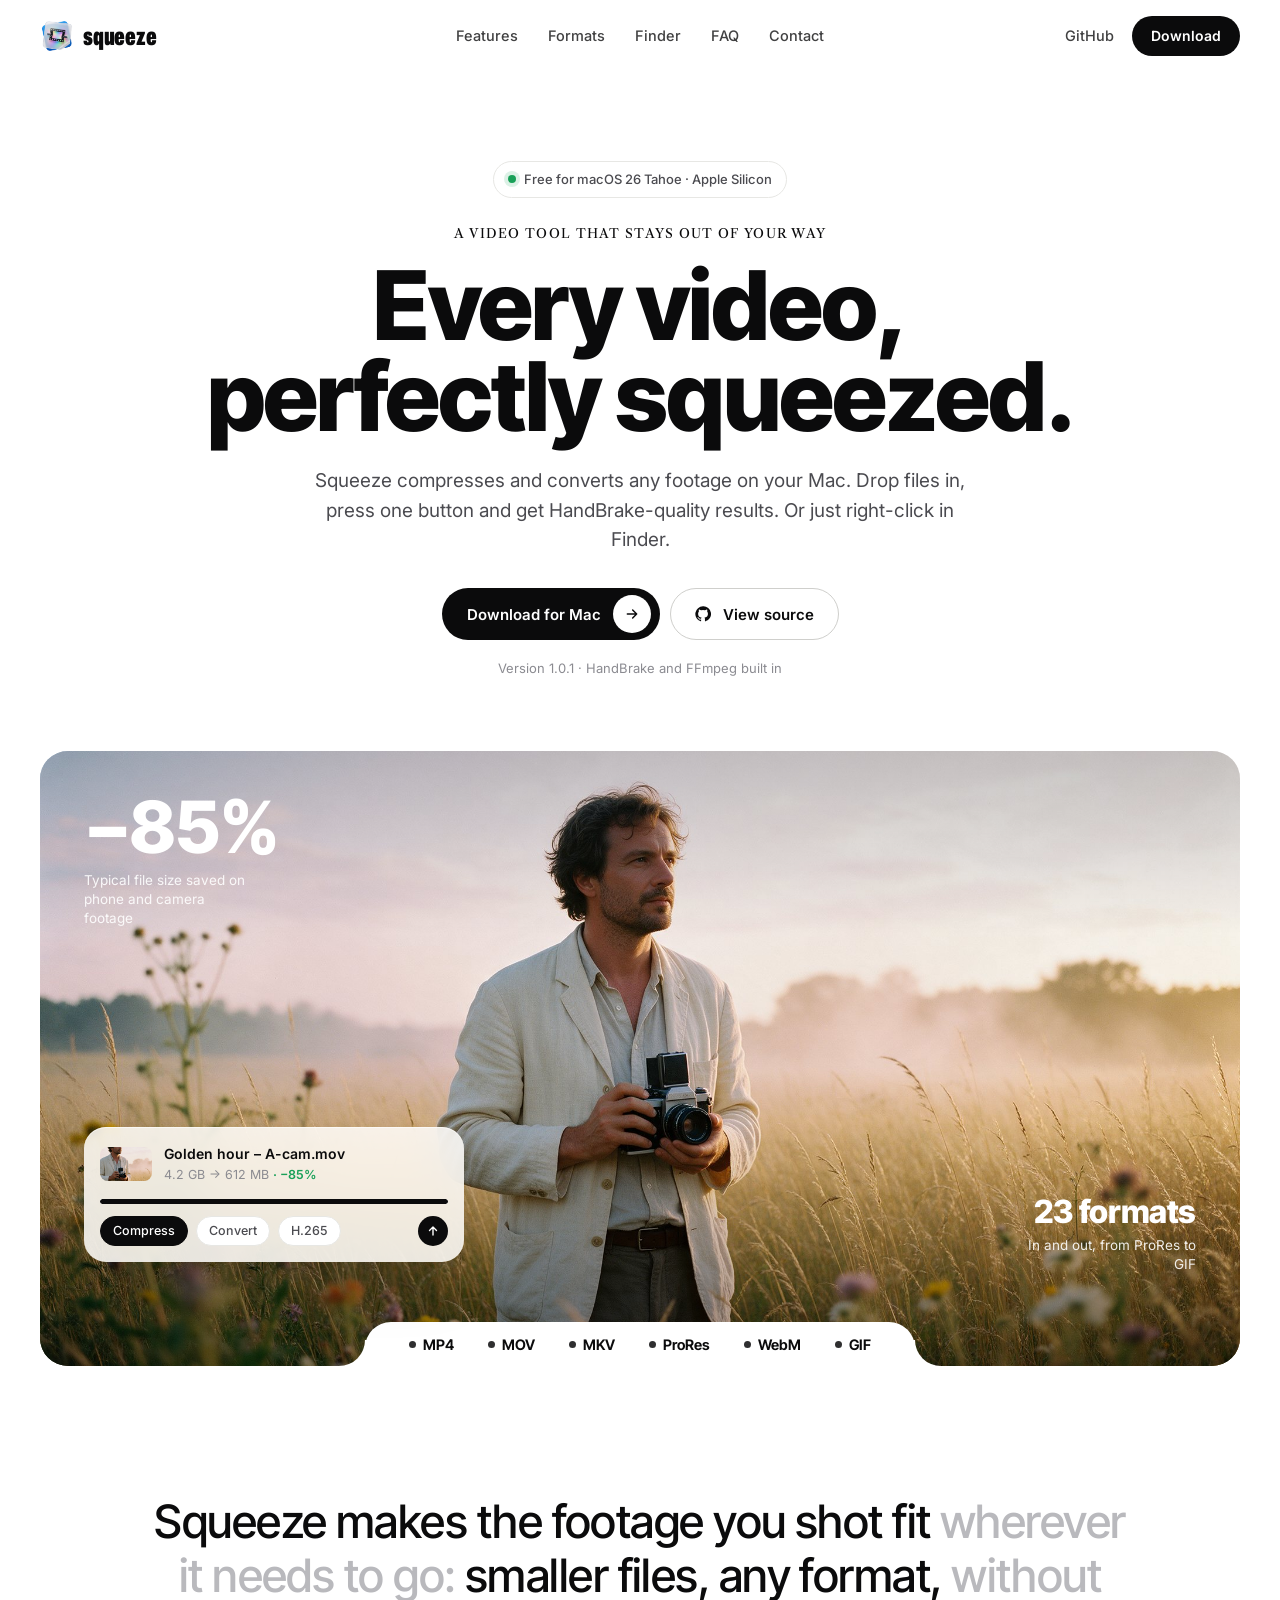
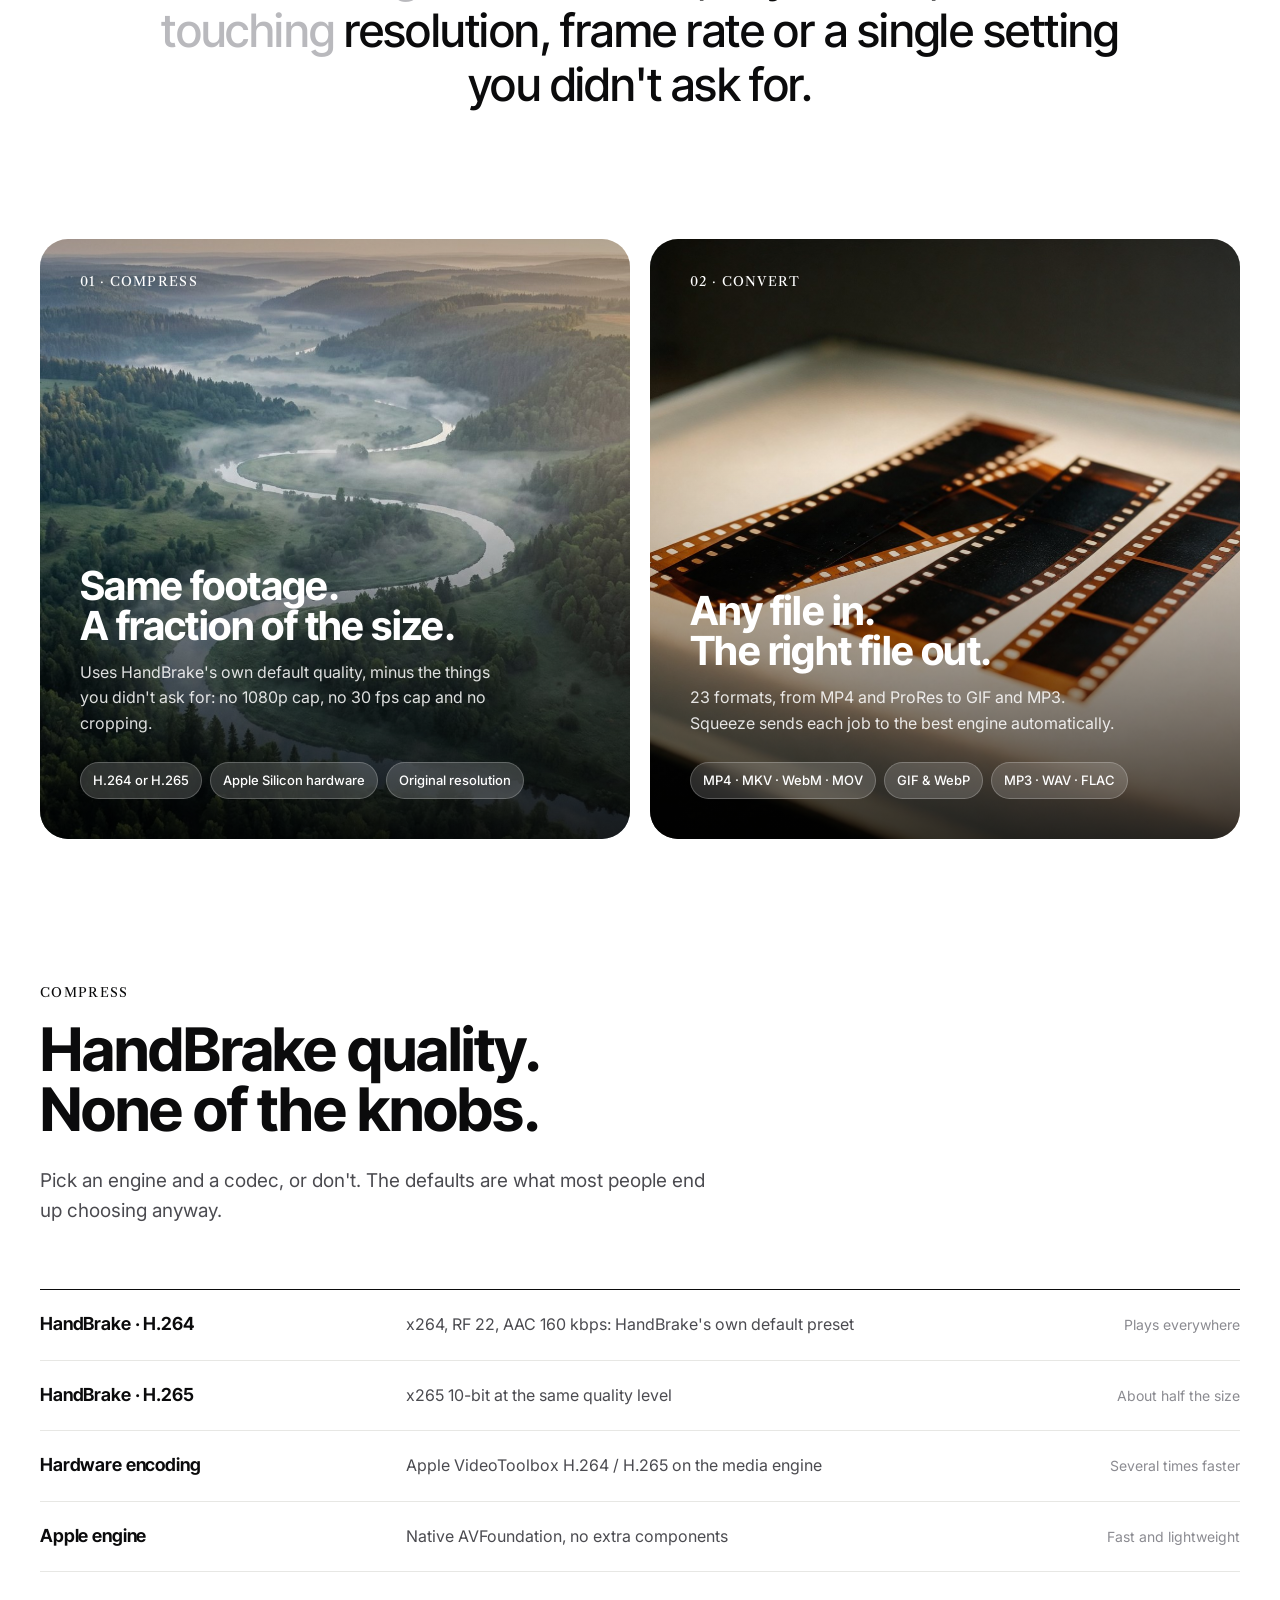
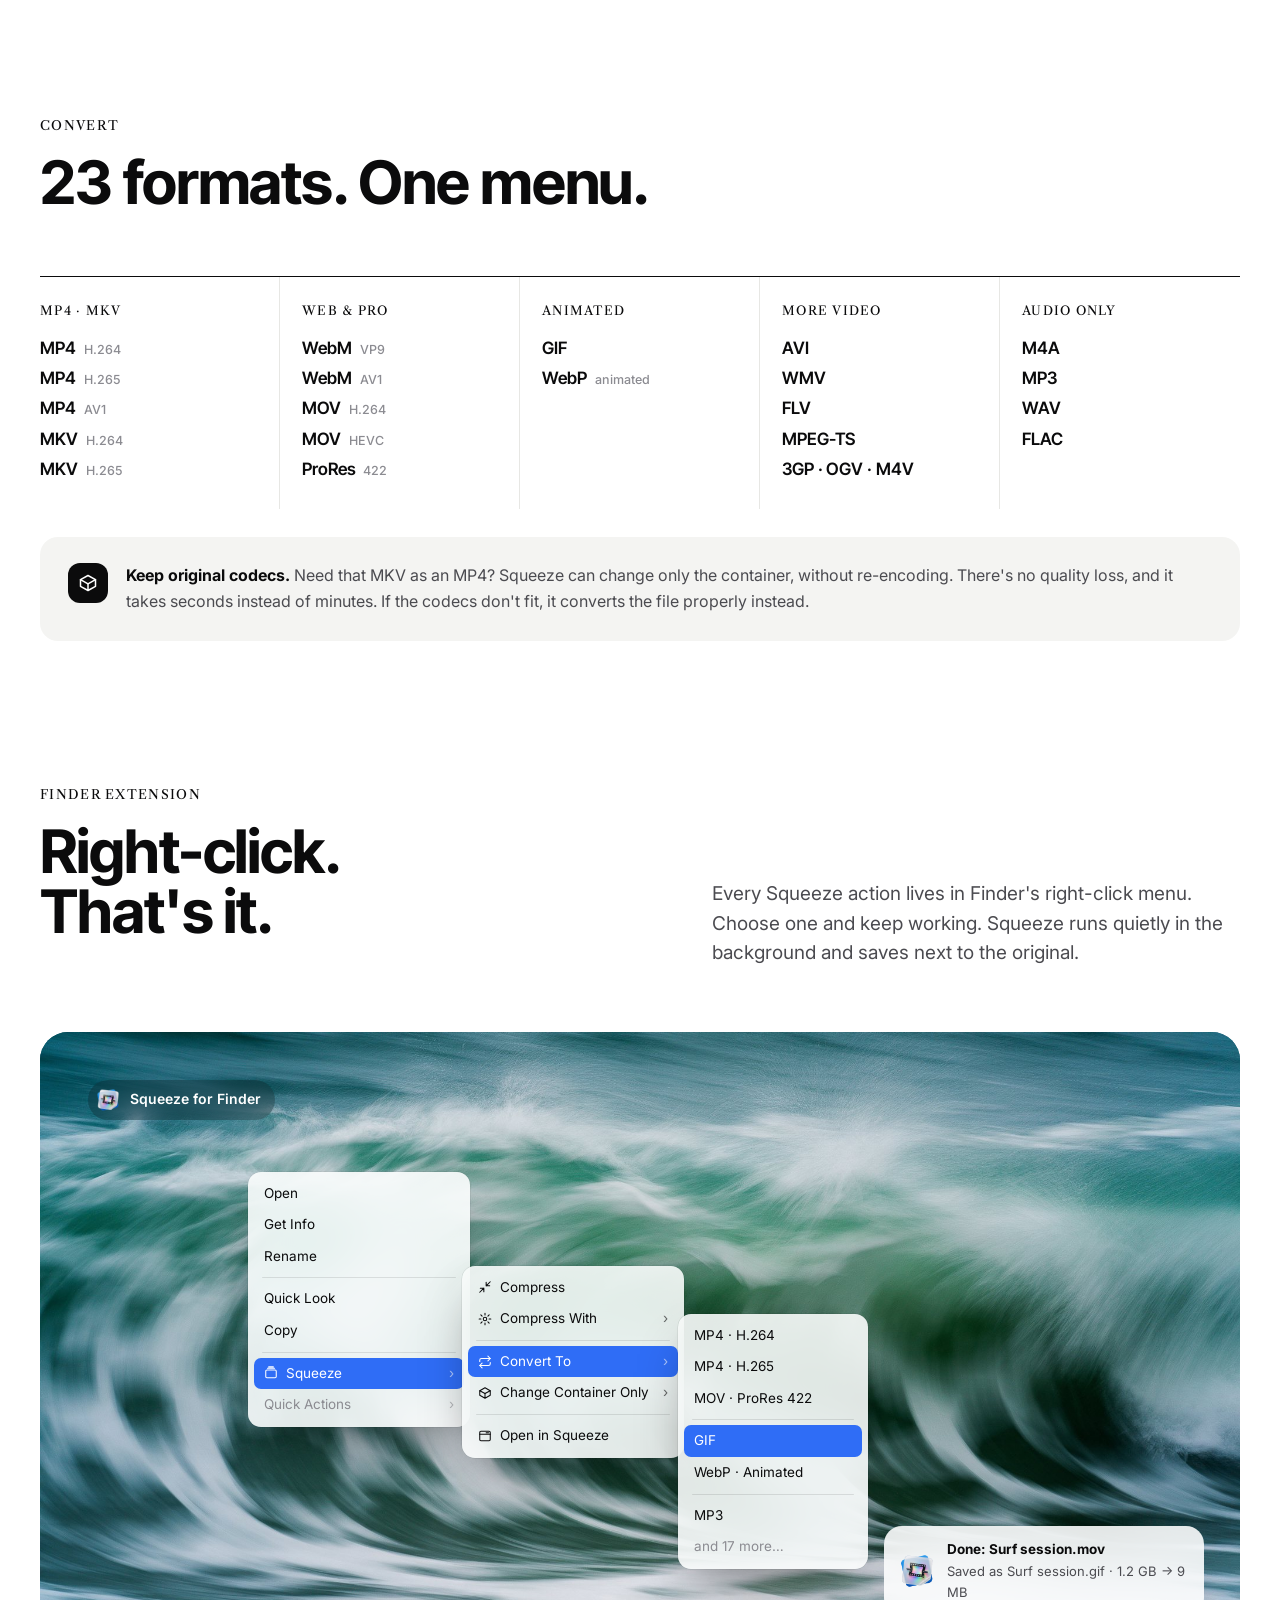
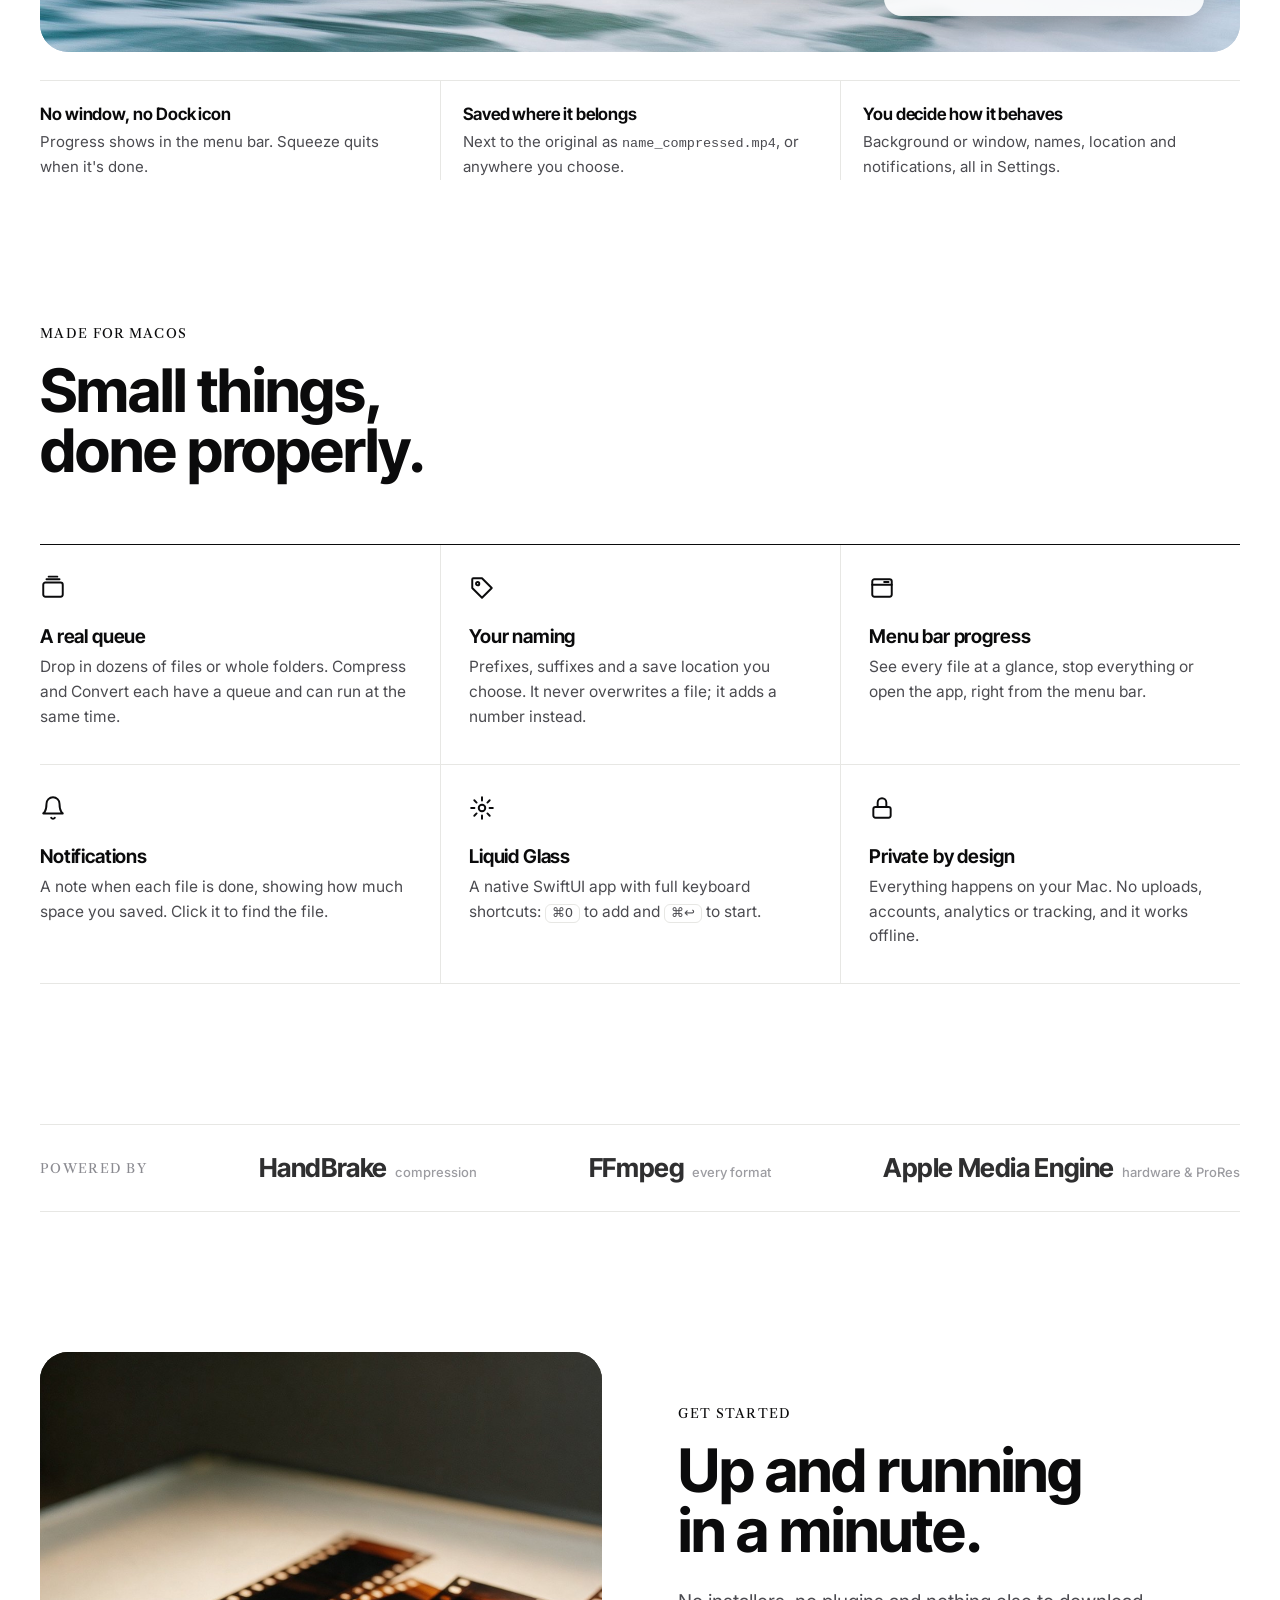
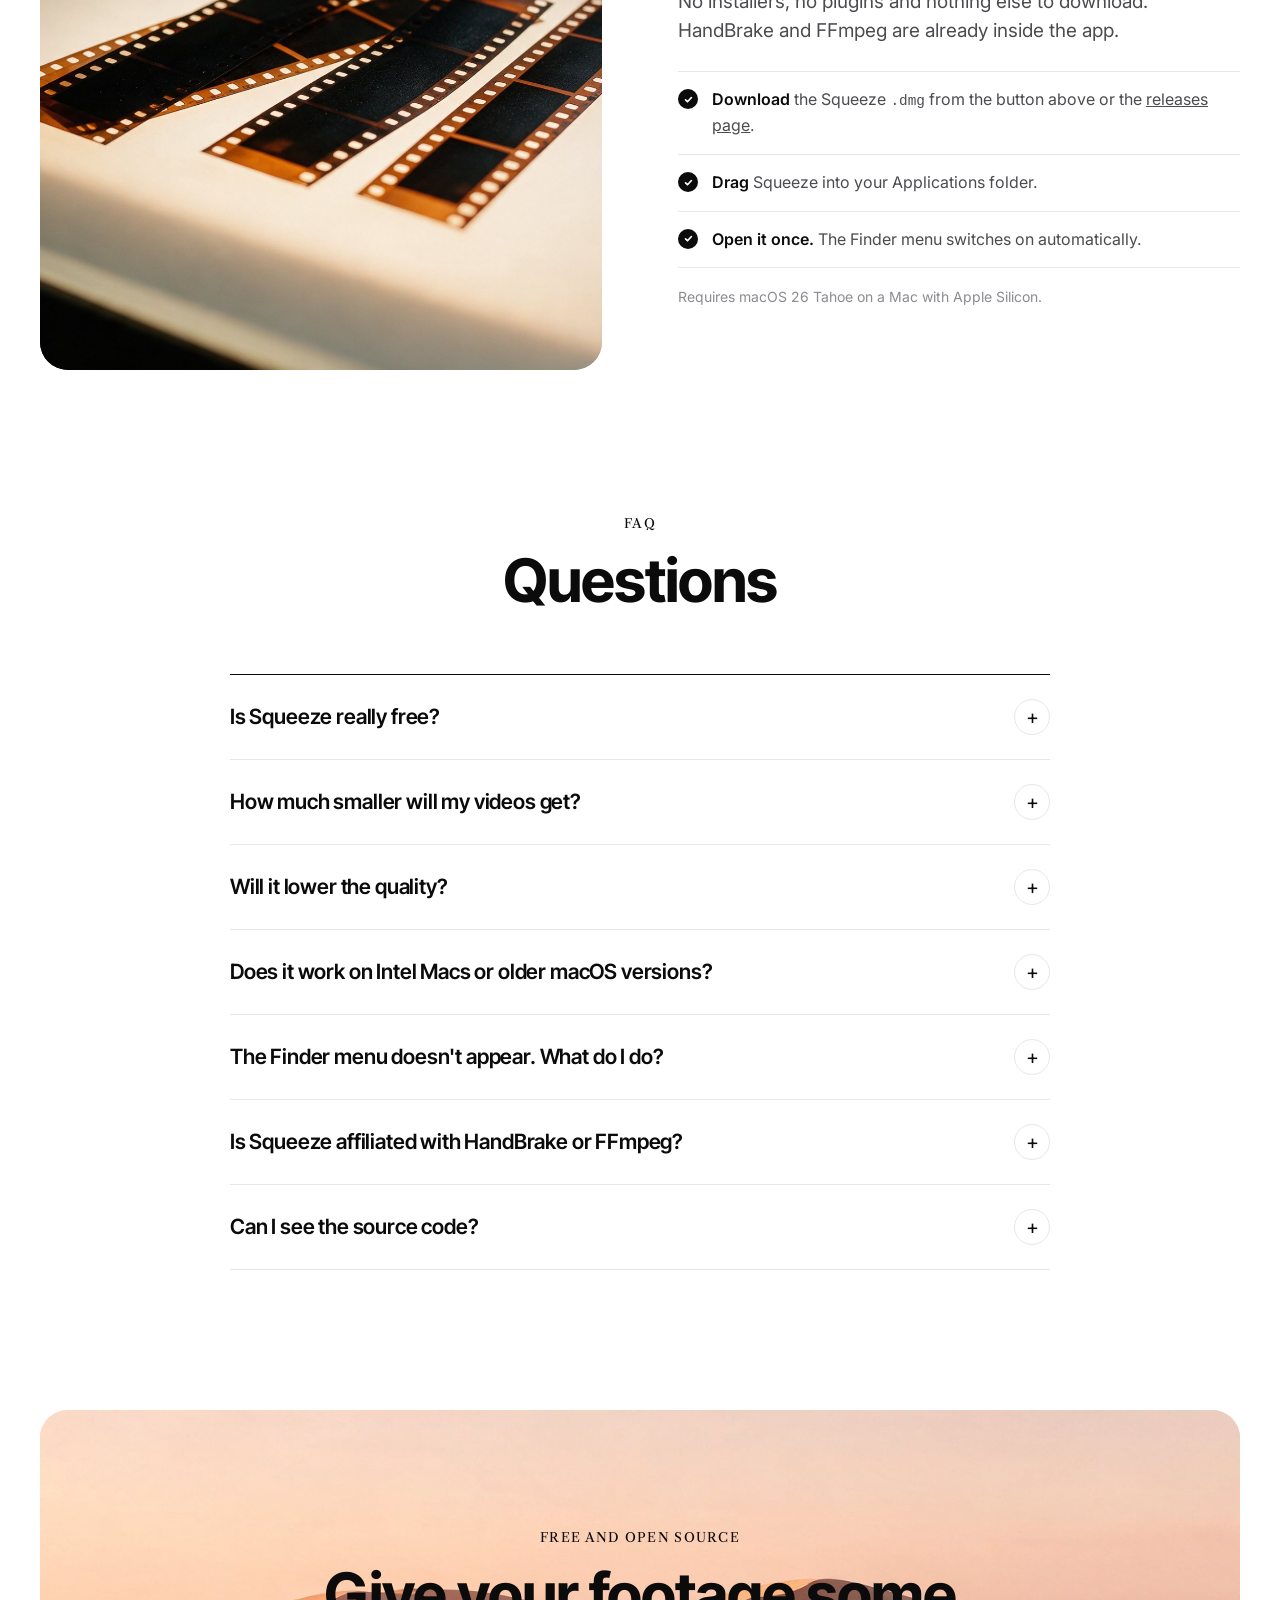
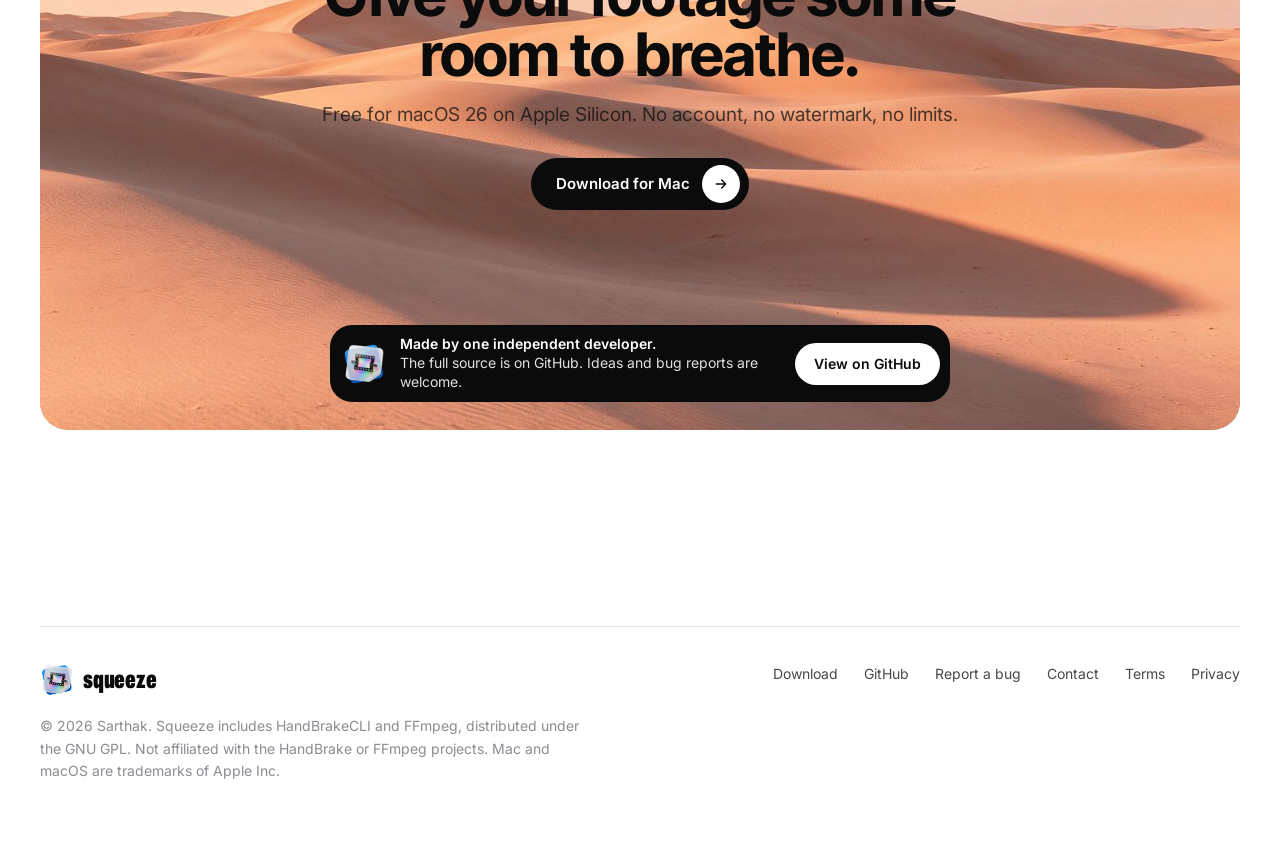
==== commit 28425798: "Versioned DMG names, new app icon" ====
--- a/docs/index.html
+++ b/docs/index.html
@@ -9,7 +9,12 @@
   <meta property="og:type" content="website">
   <meta property="og:title" content="Squeeze: compress and convert videos on your Mac">
   <meta property="og:description" content="HandBrake-quality compression, 23 output formats and a Finder right-click menu. All on your Mac.">
-  <meta property="og:image" content="assets/og-image.png">
+  <meta property="og:url" content="https://heysqueeze.site/">
+  <meta property="og:image" content="https://heysqueeze.site/assets/og-image.jpg">
+  <meta property="og:image:width" content="1200">
+  <meta property="og:image:height" content="630">
+  <meta name="twitter:image" content="https://heysqueeze.site/assets/og-image.jpg">
+  <link rel="canonical" href="https://heysqueeze.site/">
   <meta name="twitter:card" content="summary_large_image">
   <link rel="icon" type="image/png" href="assets/favicon.png">
   <link rel="apple-touch-icon" href="assets/apple-touch-icon.png">
@@ -254,7 +259,7 @@
         <h2>Up and running<br>in a minute.</h2>
         <p class="lead">No installers, no plugins and nothing else to download. HandBrake and FFmpeg are already inside the app.</p>
         <ul class="checks">
-          <li><b>Download</b> <code>Squeeze.dmg</code> from the button above or the <a data-link="releases" href="#">releases page</a>.</li>
+          <li><b>Download</b> the Squeeze <code>.dmg</code> from the button above or the <a data-link="releases" href="#">releases page</a>.</li>
           <li><b>Drag</b> Squeeze into your Applications folder.</li>
           <li><b>Open it once.</b> The Finder menu switches on automatically.</li>
         </ul>
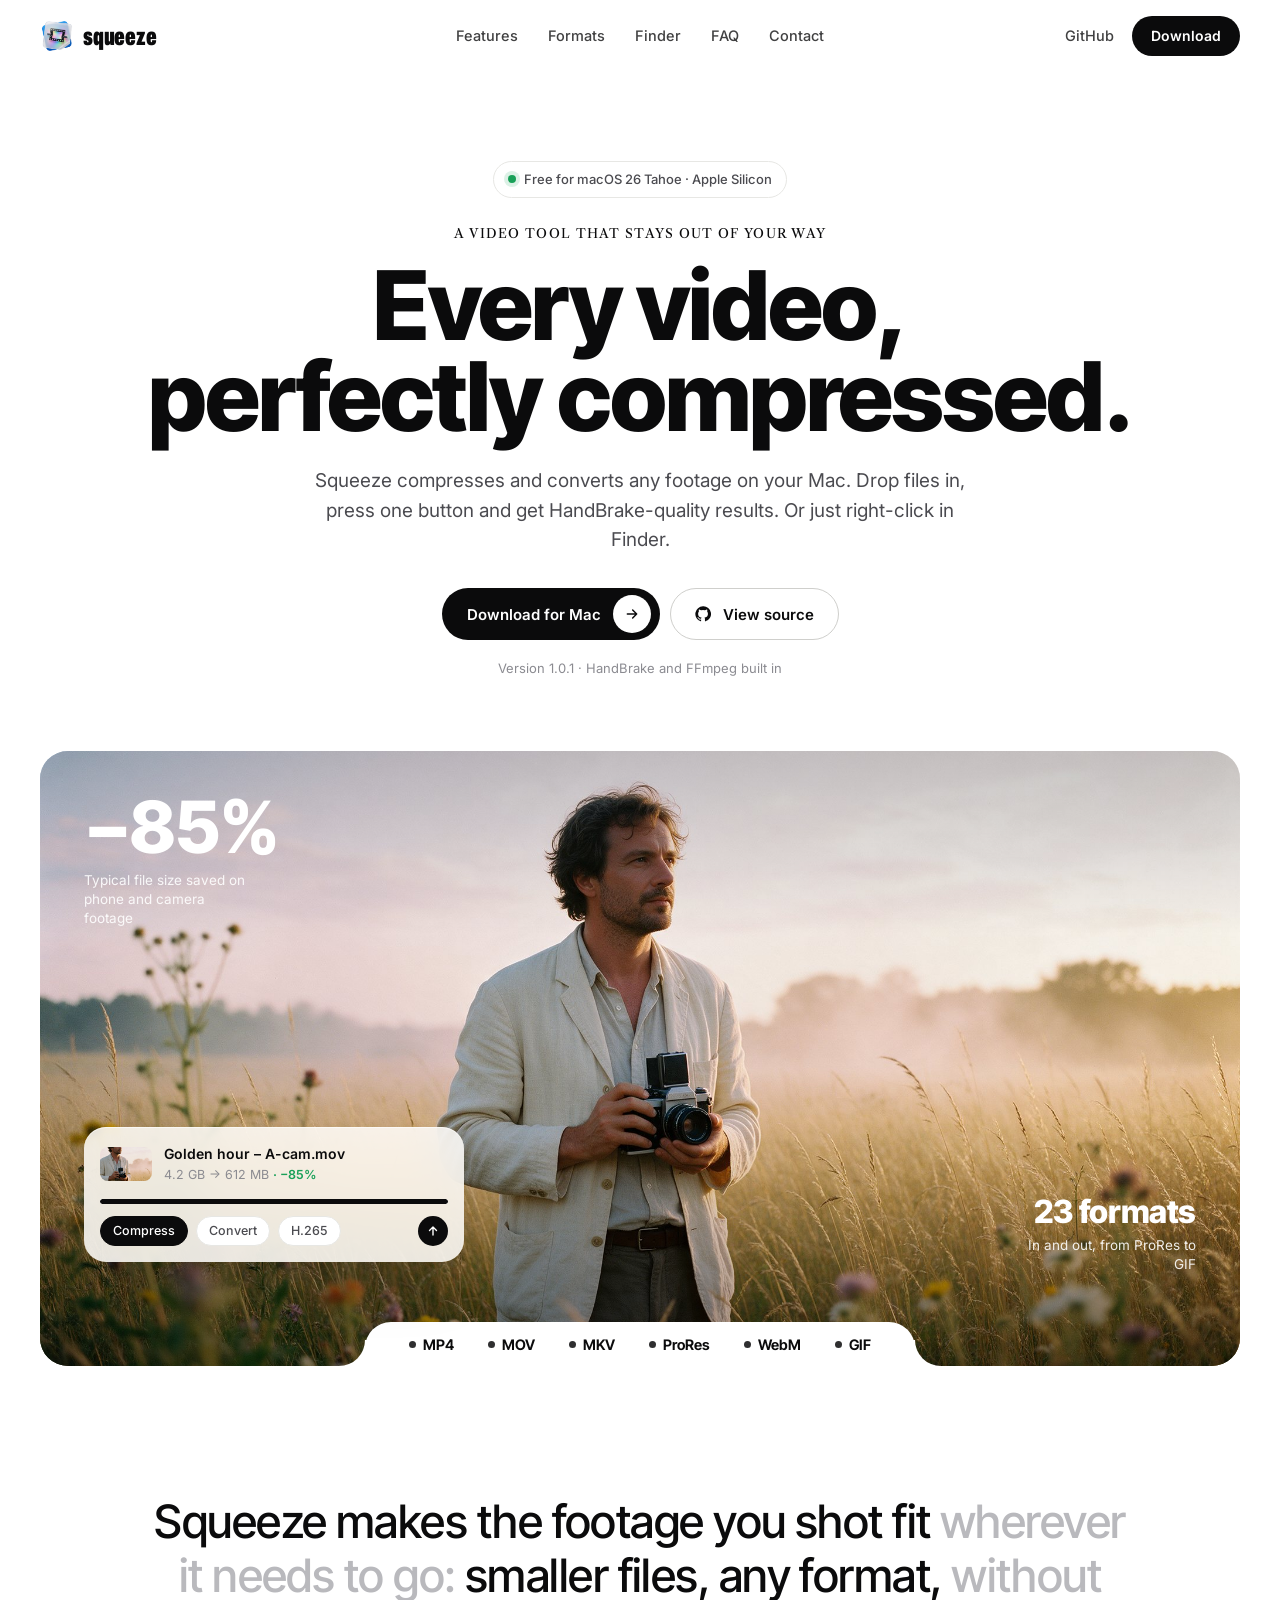
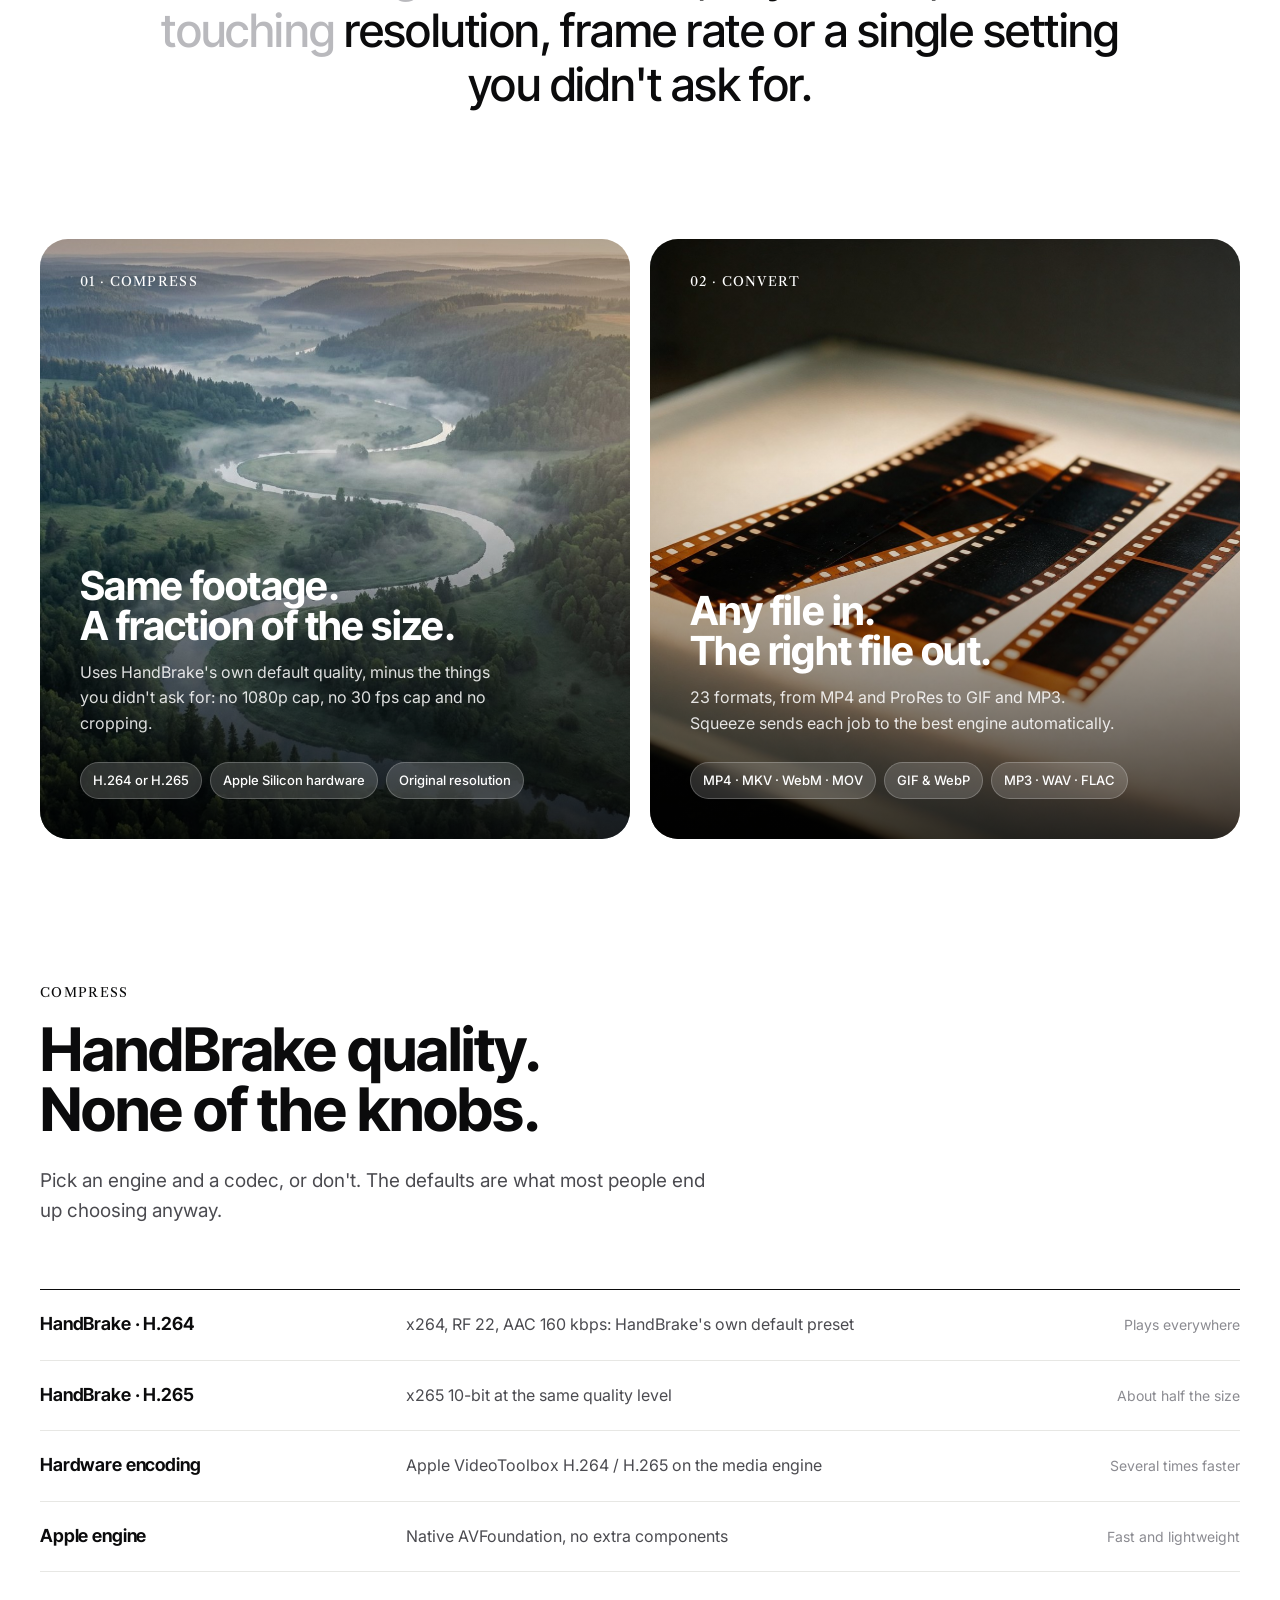
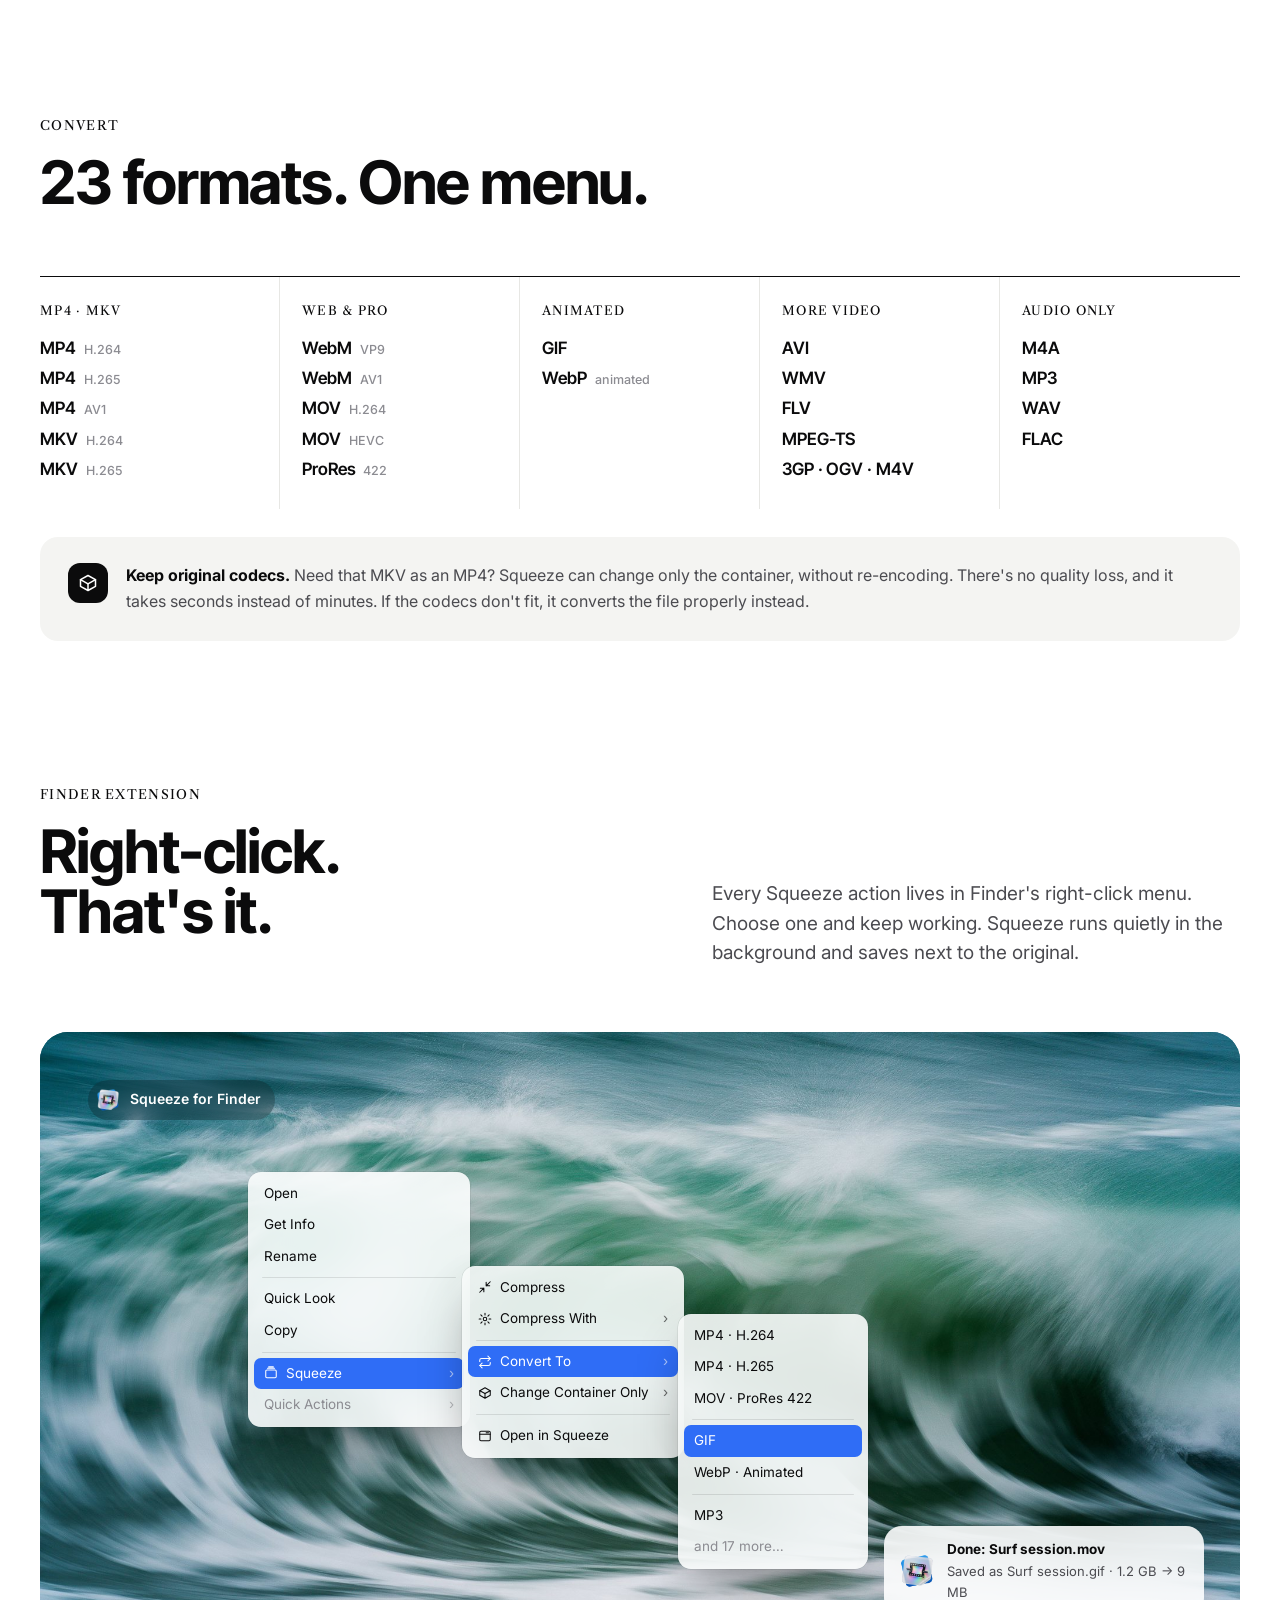
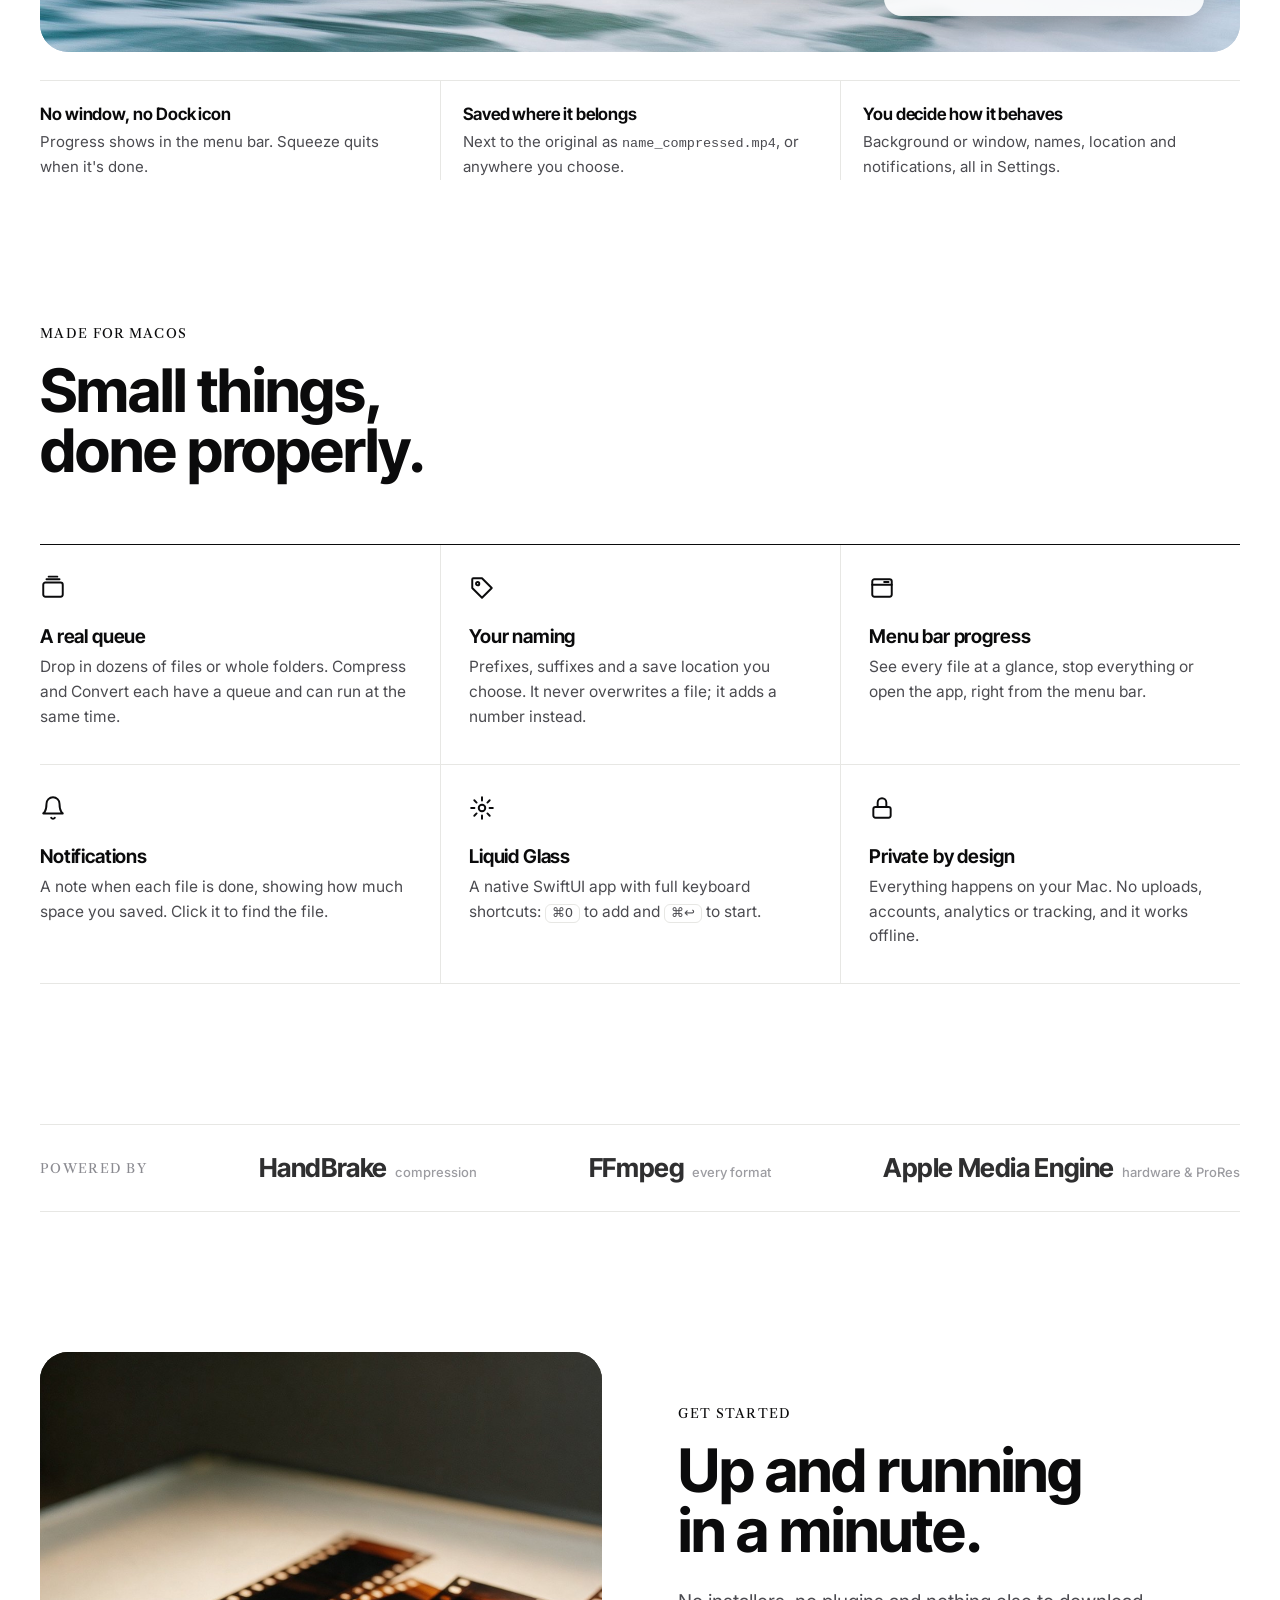
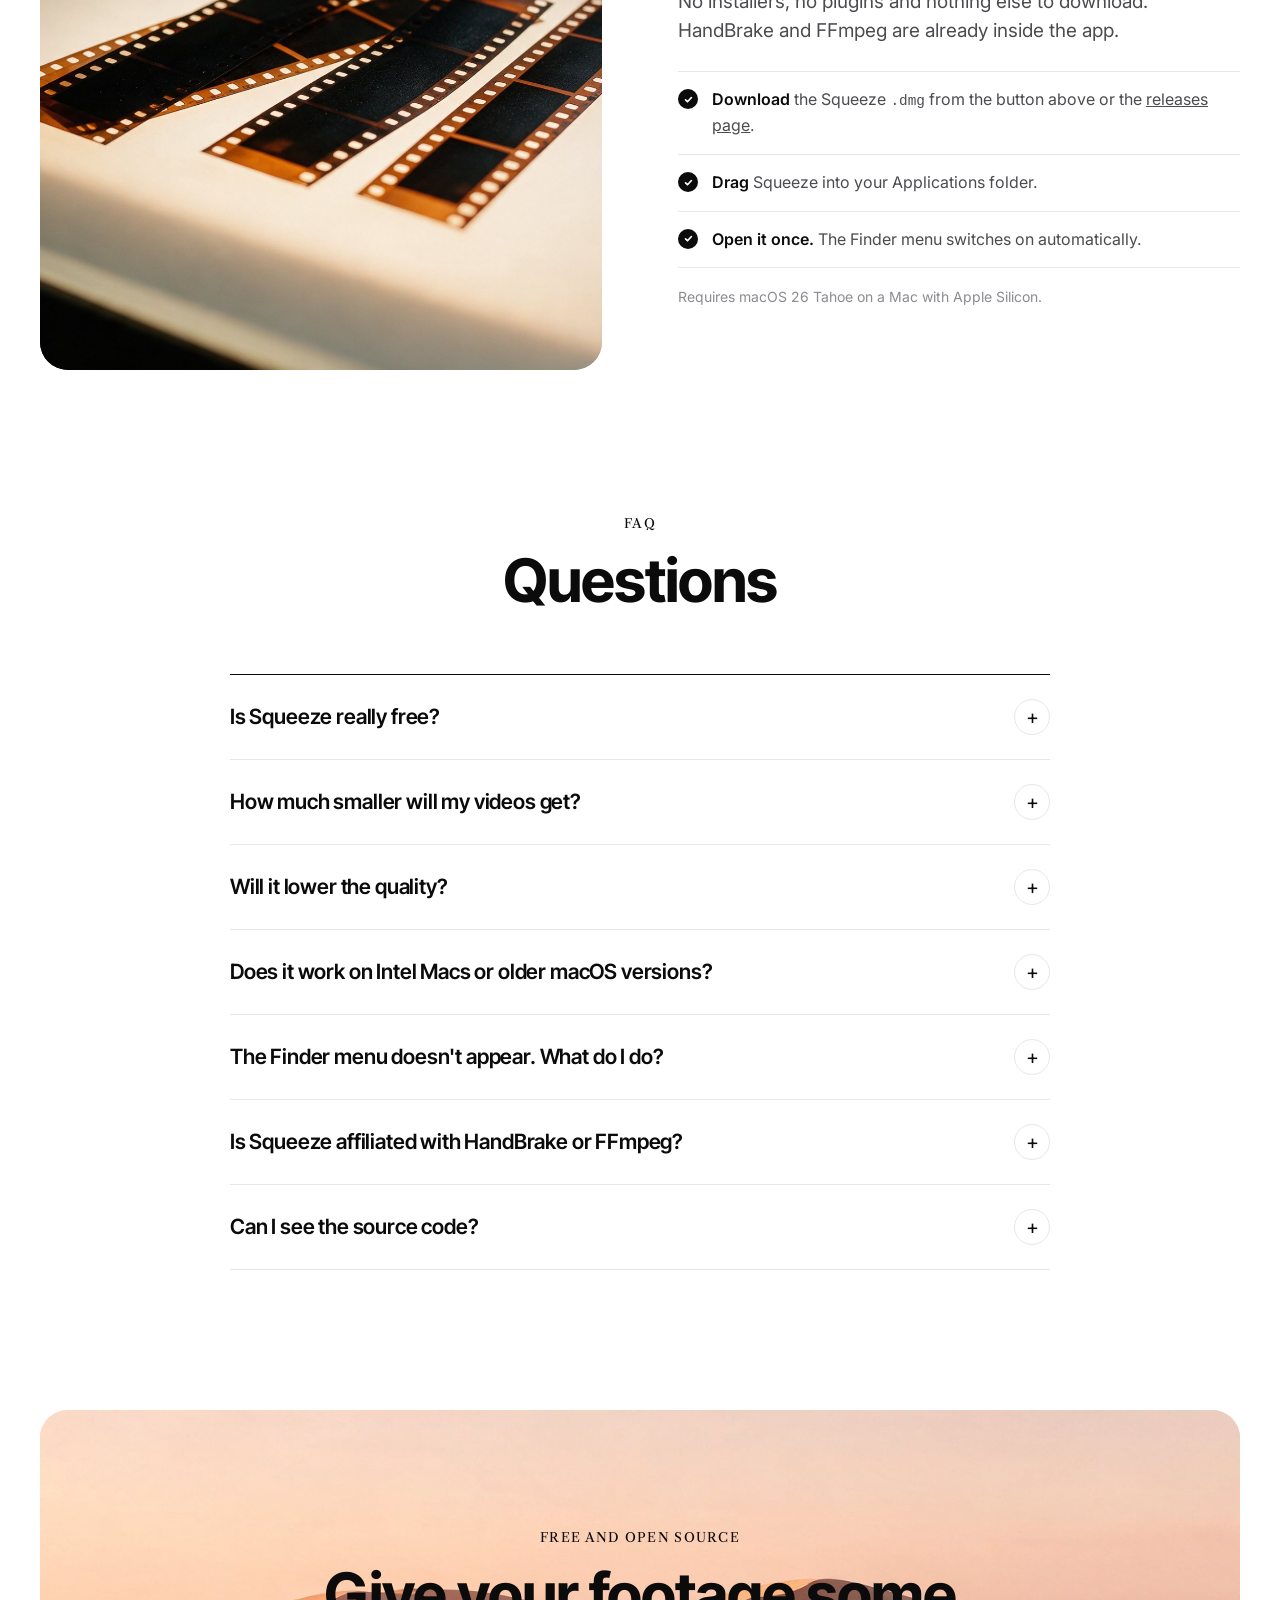
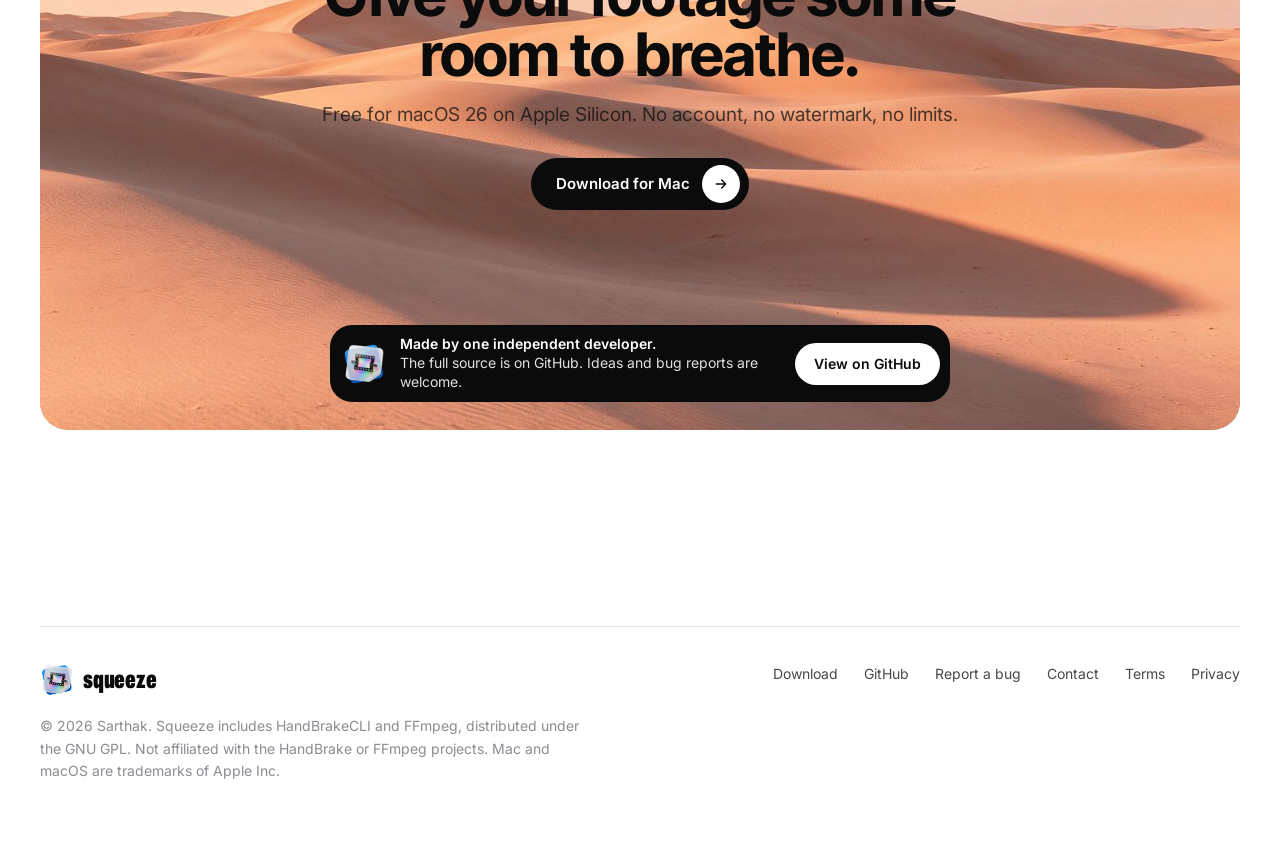
==== commit dd82f25d: "Headline: perfectly compressed" ====
--- a/docs/index.html
+++ b/docs/index.html
@@ -68,7 +68,7 @@
     <div class="wrap">
       <div class="badge"><i></i>Free for macOS 26 Tahoe · Apple Silicon</div>
       <span class="eyebrow">A video tool that stays out of your way</span>
-      <h1>Every video,<br>perfectly squeezed.</h1>
+      <h1>Every video,<br>perfectly compressed.</h1>
       <p class="lead">Squeeze compresses and converts any footage on your Mac. Drop files in, press one button and get HandBrake-quality results. Or just right-click in Finder.</p>
       <div class="btn-row" id="download">
         <a class="btn btn-primary" data-link="download" href="#">Download for Mac <span class="dot"><svg><use href="#i-arrow"/></svg></span></a>
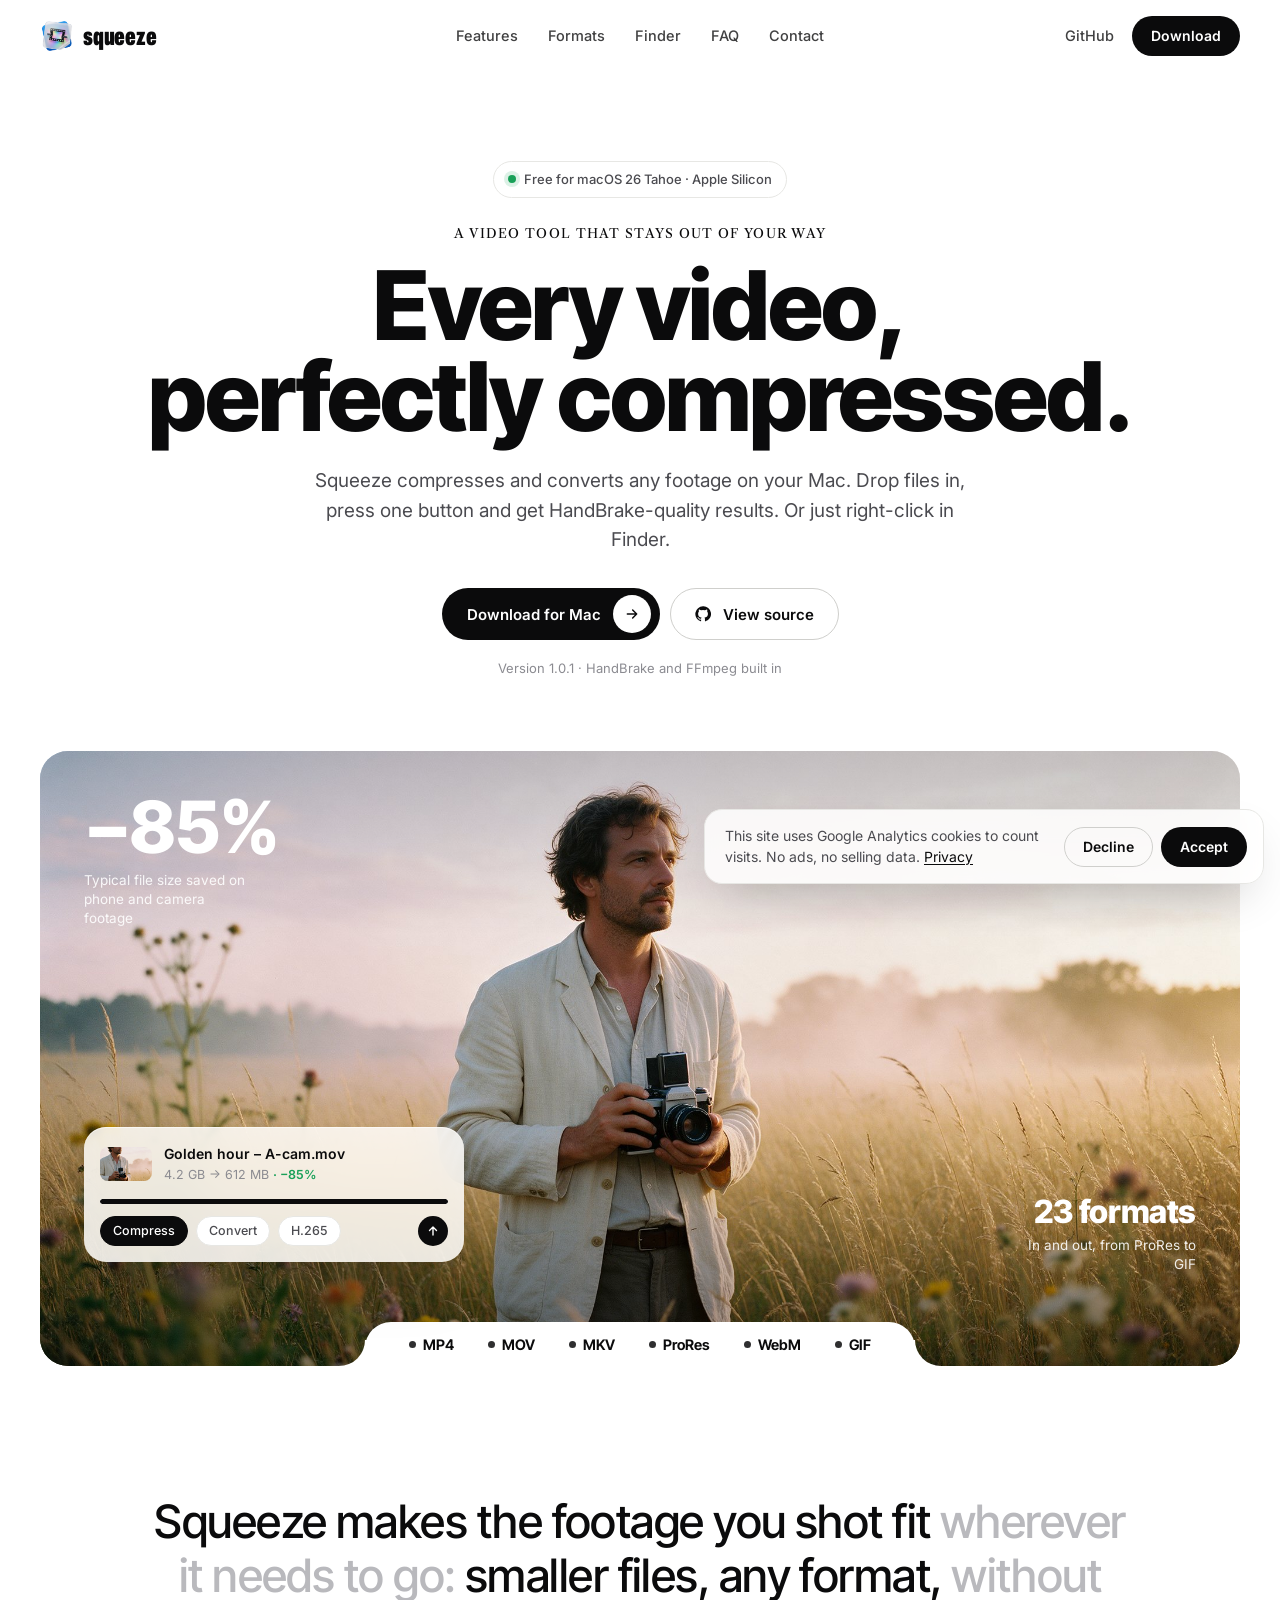
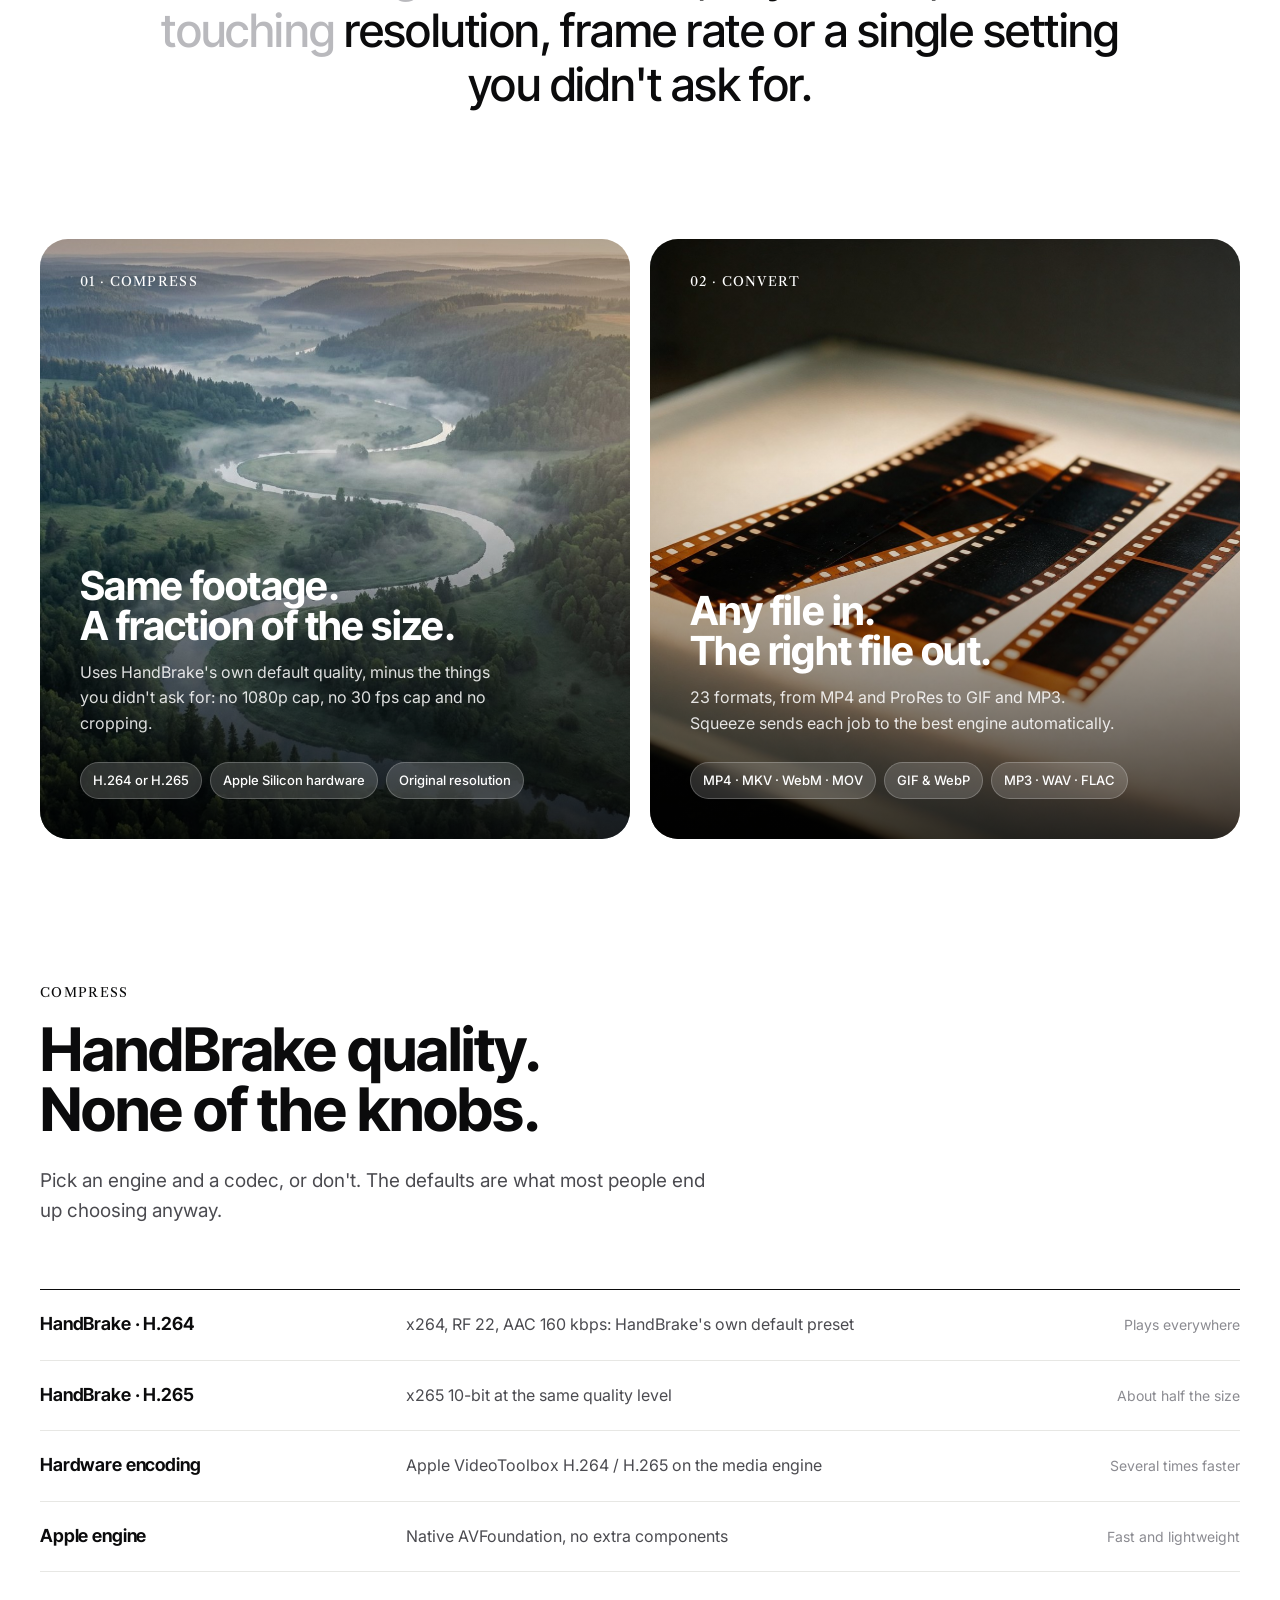
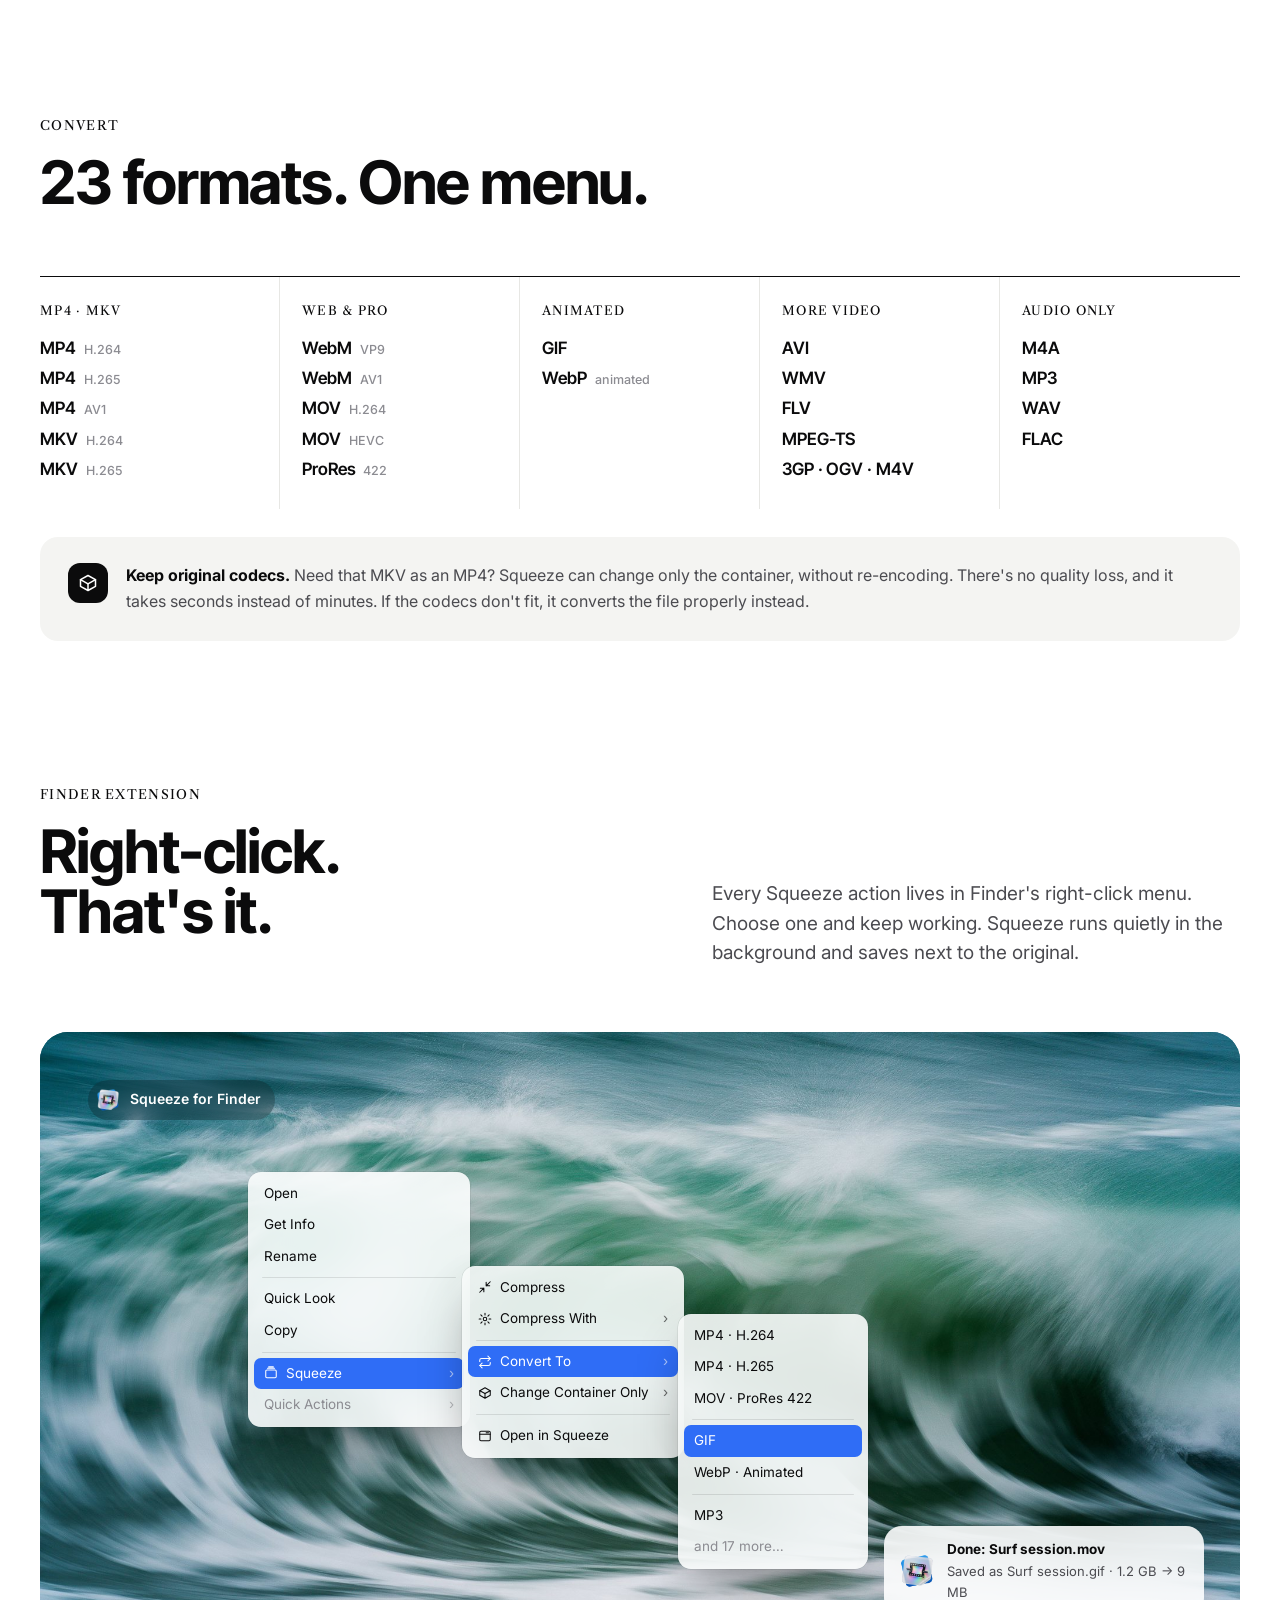
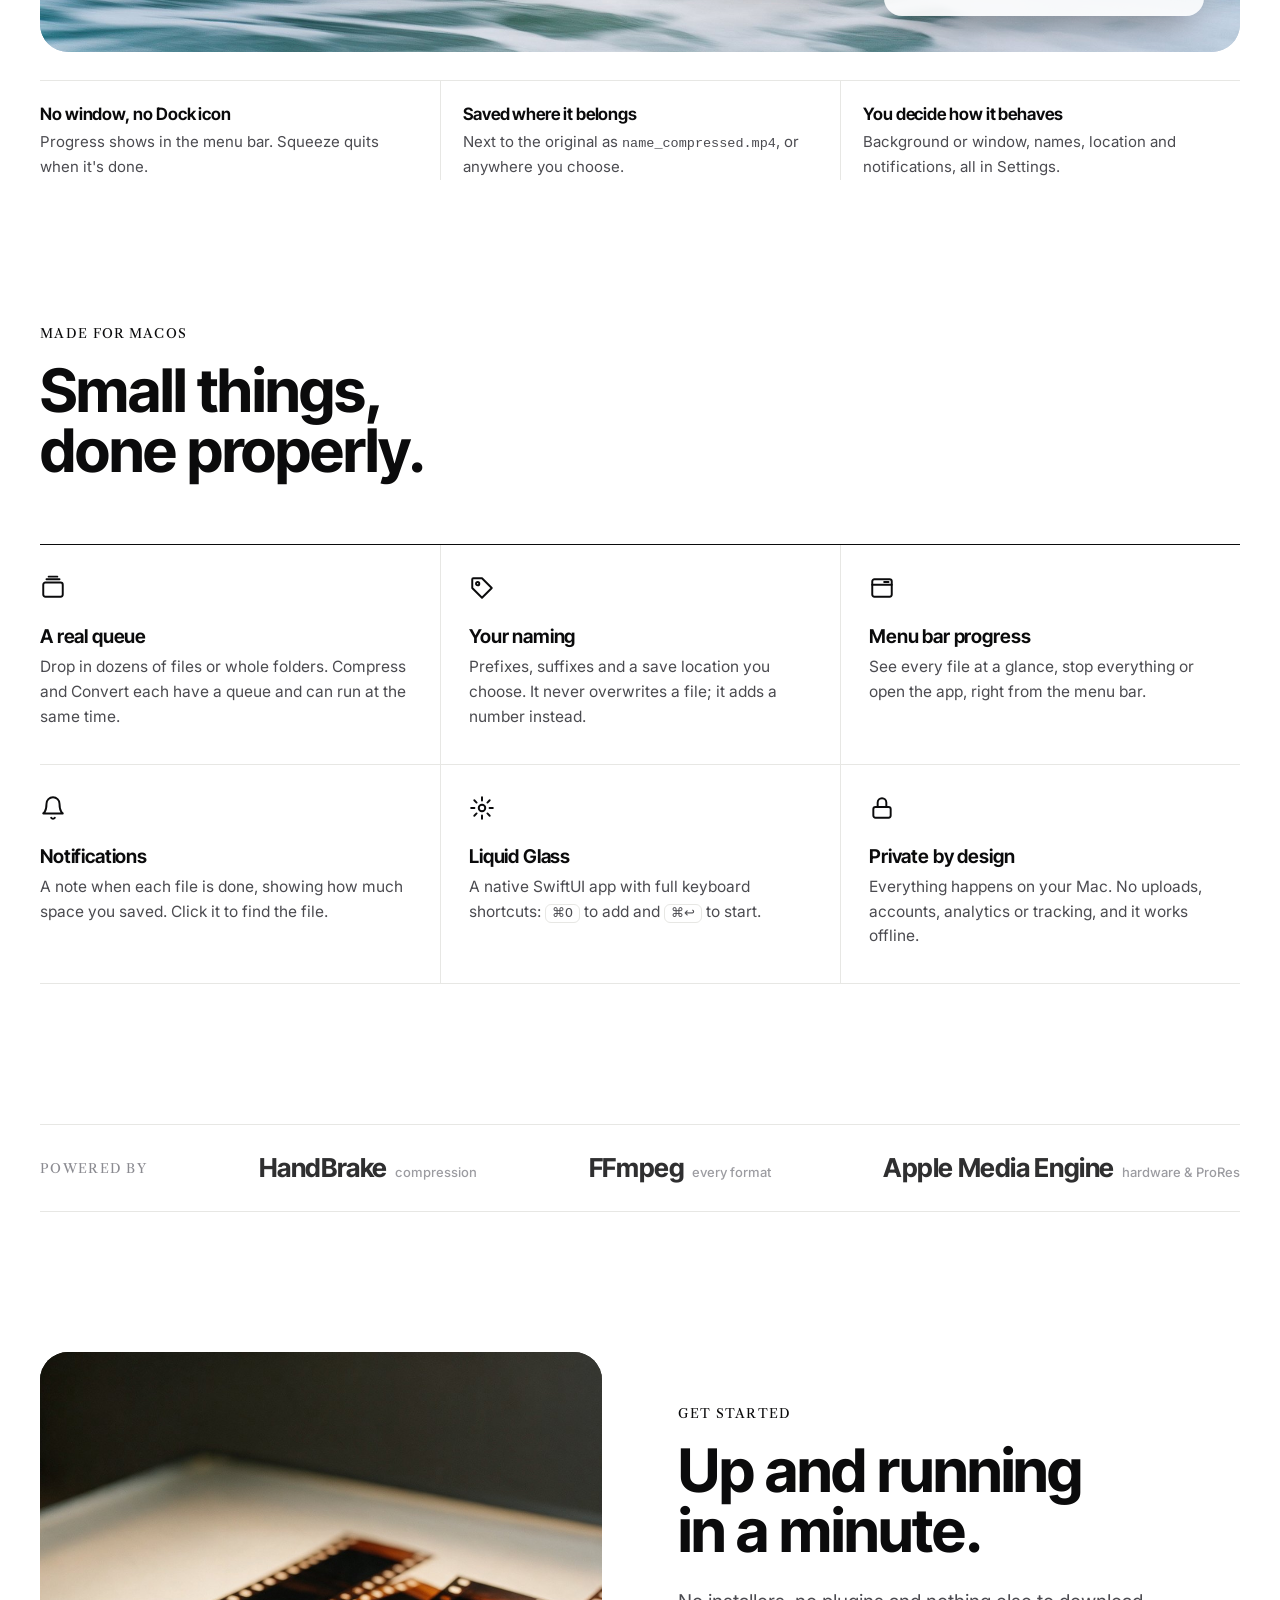
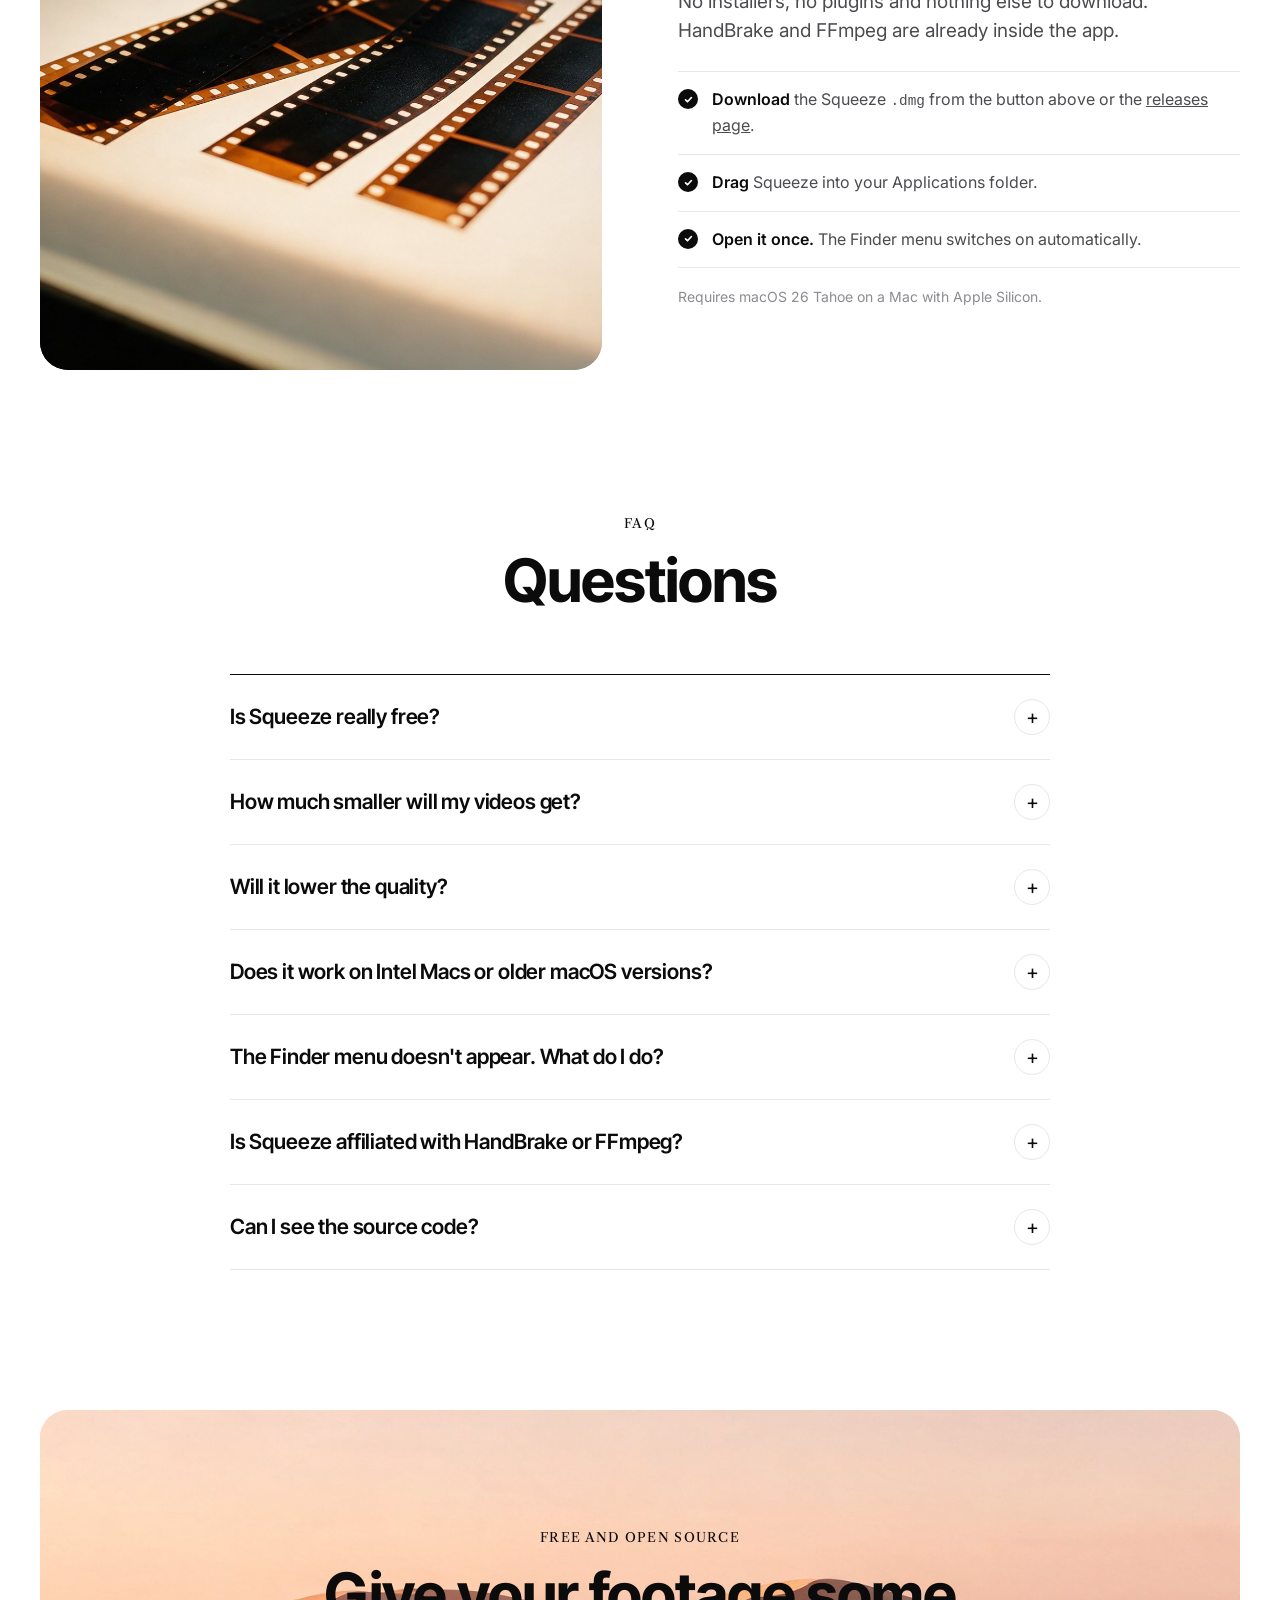
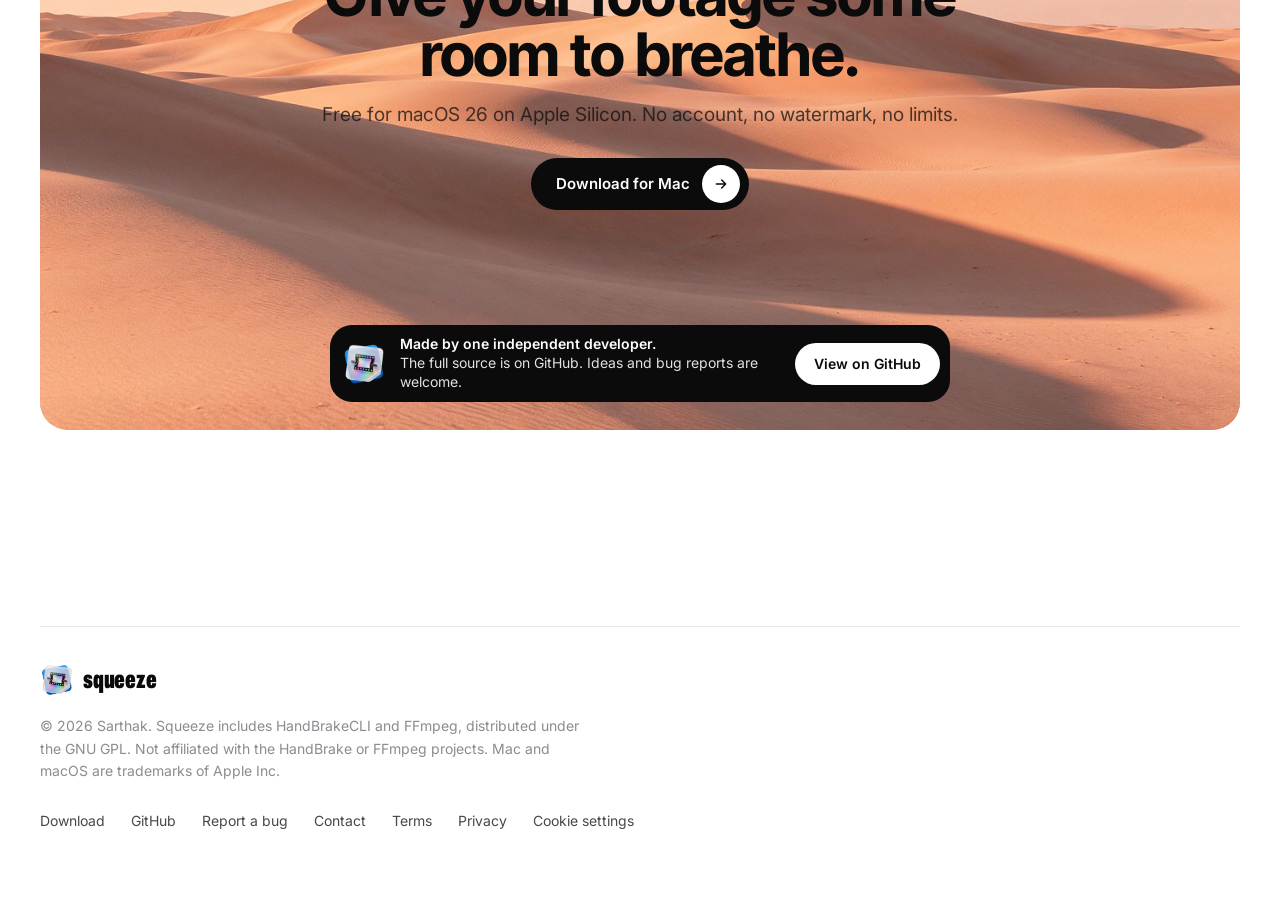
==== commit 5f909cdc: "Add Google Analytics with cookie consent" ====
--- a/docs/index.html
+++ b/docs/index.html
@@ -1,6 +1,7 @@
 <!doctype html>
 <html lang="en">
 <head>
+  <script src="assets/analytics.js"></script>
   <meta charset="utf-8">
   <meta name="viewport" content="width=device-width, initial-scale=1">
   <title>Squeeze: compress and convert videos on your Mac</title>
@@ -320,6 +321,7 @@
       <a href="contact.html">Contact</a>
       <a href="terms.html">Terms</a>
       <a href="privacy.html">Privacy</a>
+      <a href="#" data-cookie-settings>Cookie settings</a>
     </div>
   </div>
 </footer>
--- a/docs/assets/style.css
+++ b/docs/assets/style.css
@@ -405,3 +405,20 @@
 .showcase > .menus, .showcase > .toast { position: absolute; }
 .cta-card > .cta-bar { position: absolute; z-index: 2; }
 .split-img, .side-photo { position: relative; overflow: hidden; }
+
+/* Cookie choice banner */
+.consent {
+  position: fixed; z-index: 100; left: 16px; right: 16px; bottom: 16px;
+  max-width: 560px; margin-left: auto;
+  display: flex; align-items: center; gap: 16px; flex-wrap: wrap;
+  padding: 16px 16px 16px 20px;
+  background: rgba(255, 255, 255, .86);
+  -webkit-backdrop-filter: saturate(180%) blur(20px); backdrop-filter: saturate(180%) blur(20px);
+  border: 1px solid var(--line); border-radius: var(--radius-sm);
+  box-shadow: 0 20px 50px -20px rgba(0, 0, 0, .3);
+  font: 14px/1.45 var(--body); color: var(--ink-2);
+}
+.consent p { margin: 0; flex: 1 1 240px; }
+.consent a { color: var(--ink); text-decoration: underline; text-underline-offset: 2px; }
+.consent-actions { display: flex; gap: 8px; }
+.consent .btn { height: 40px; padding: 0 18px; font-size: 14px; }
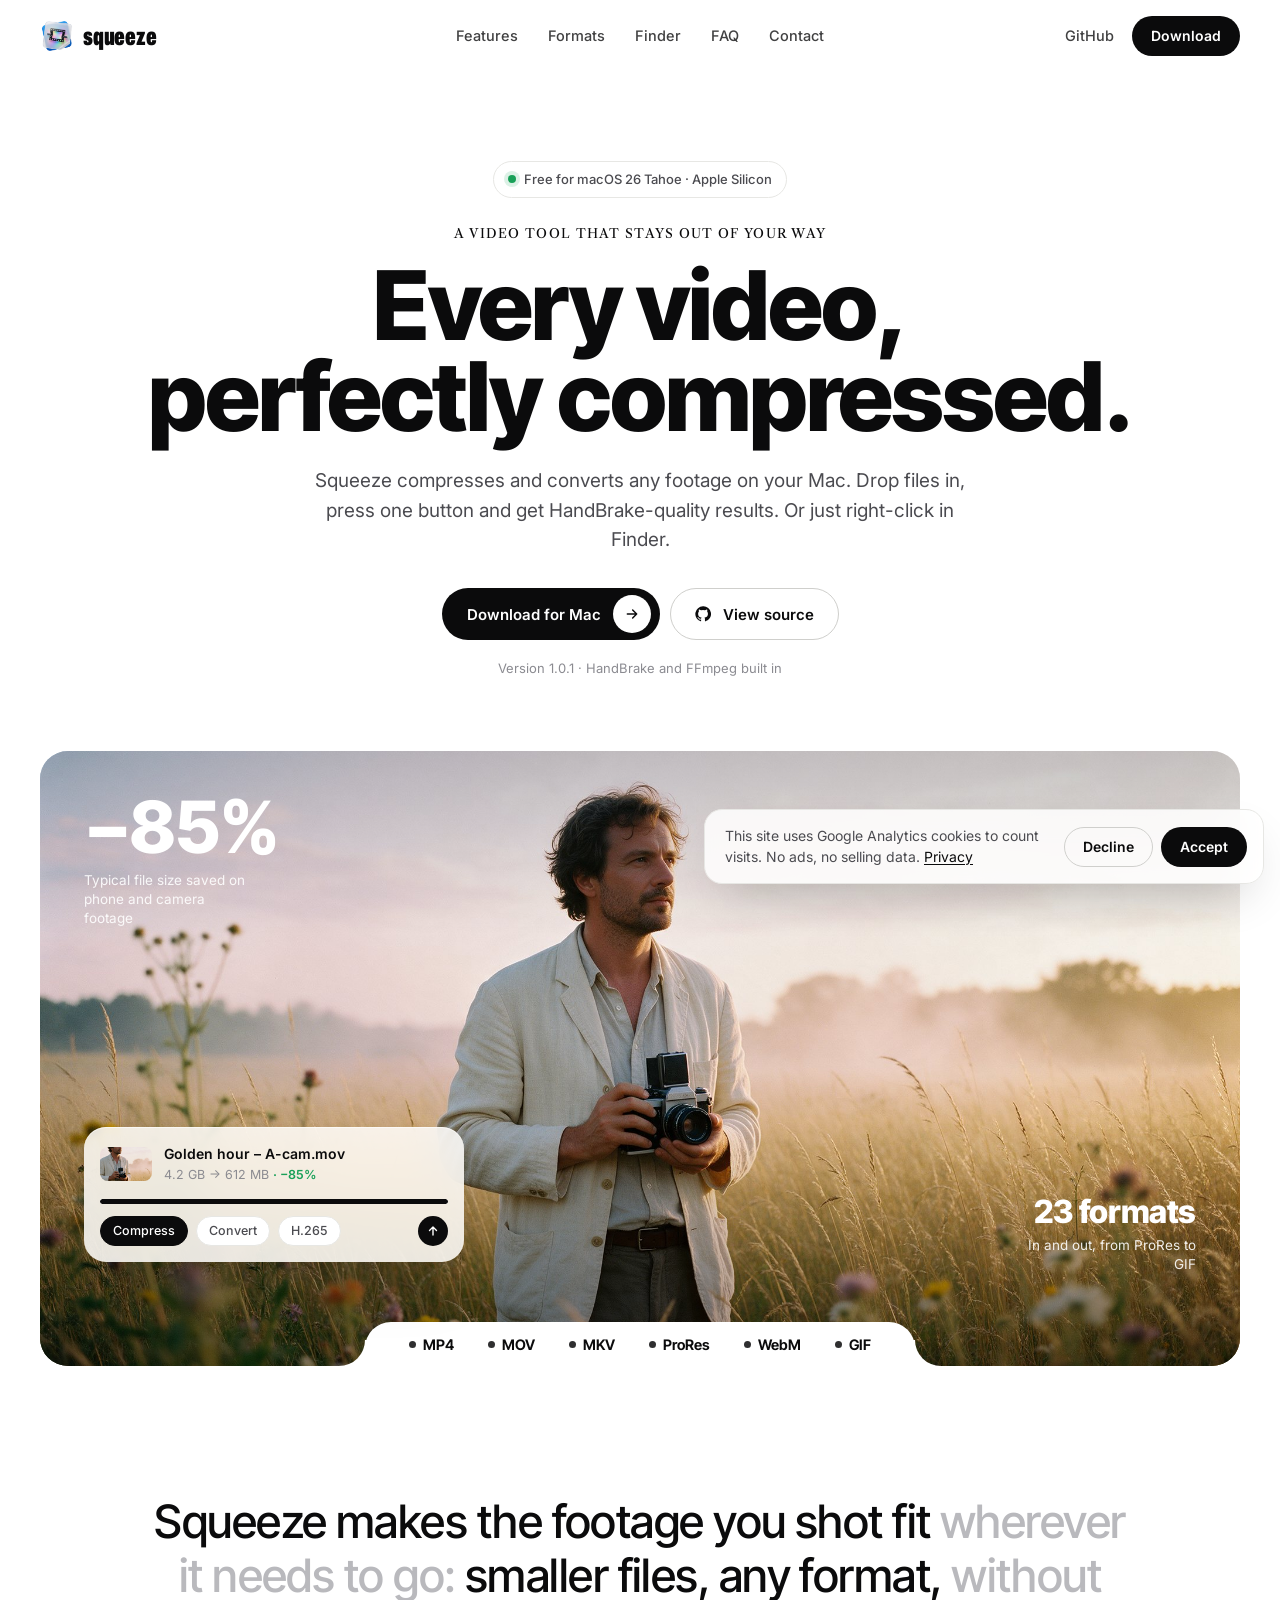
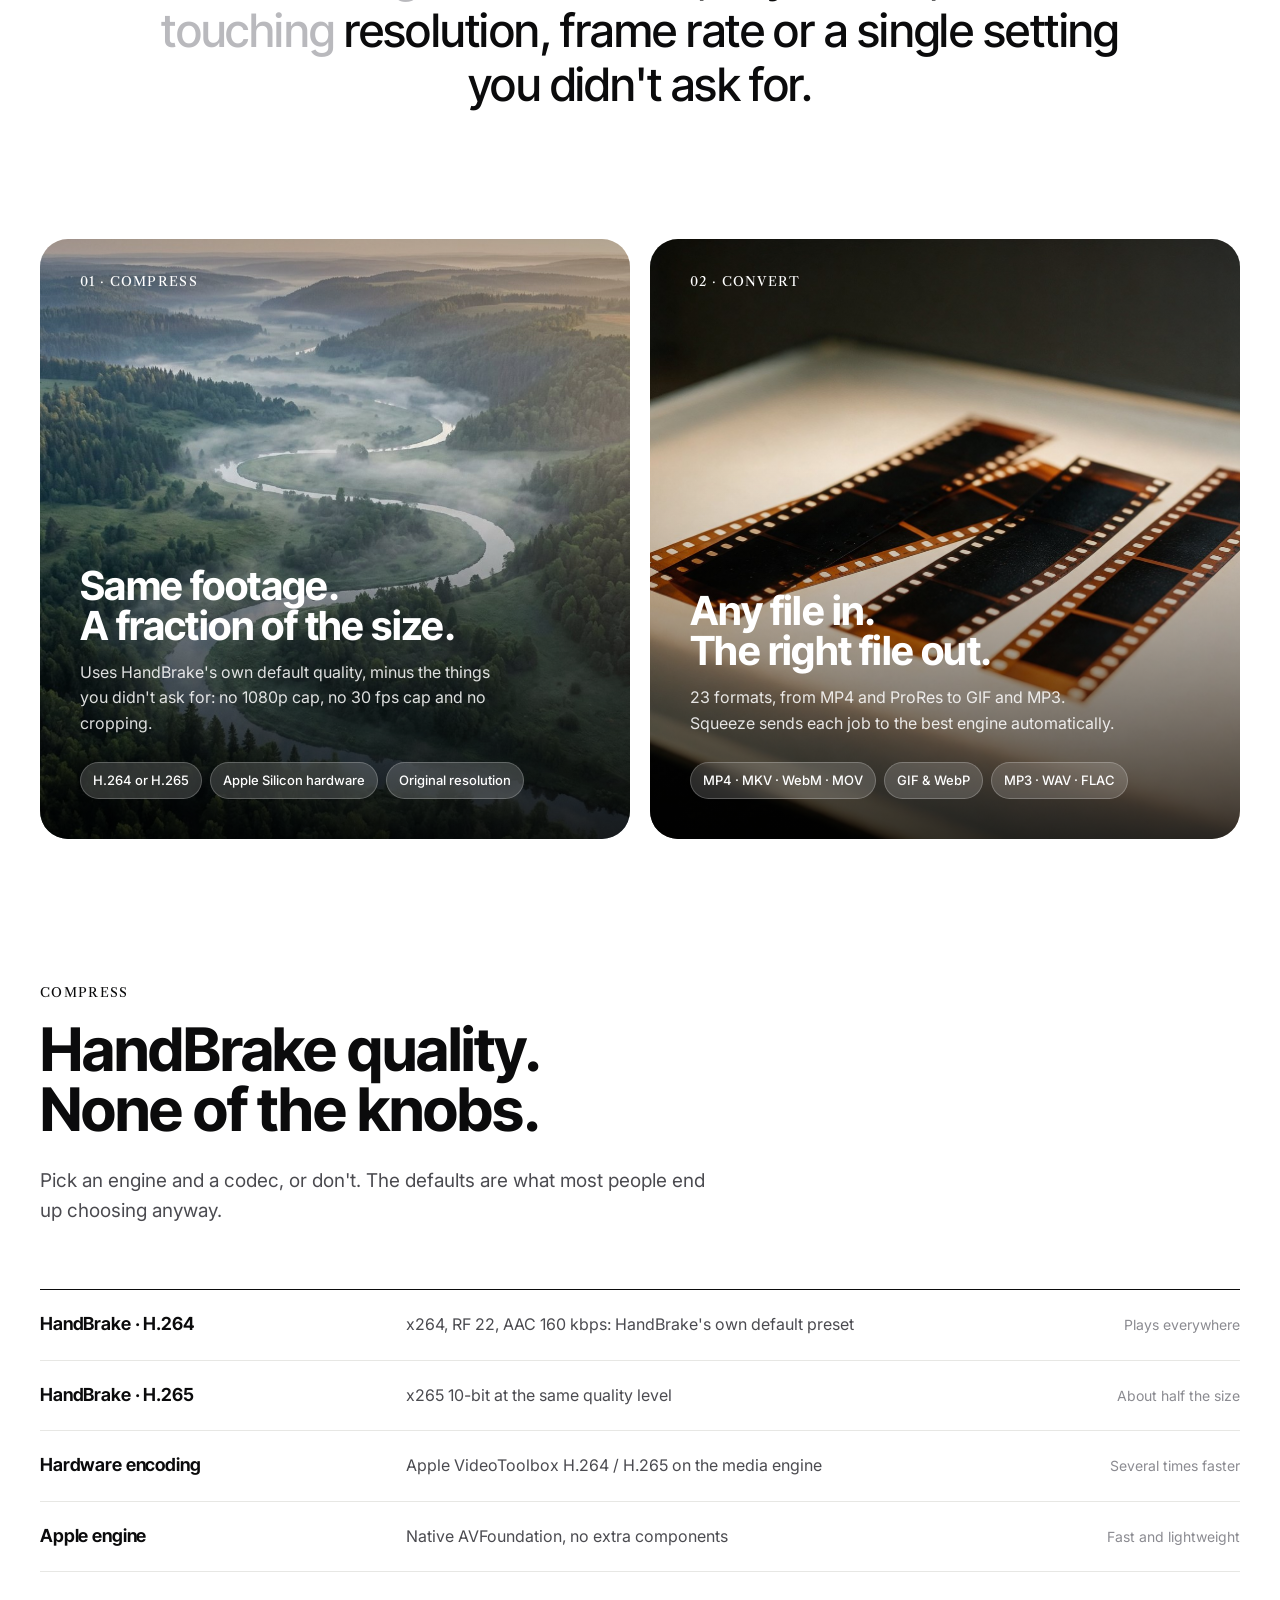
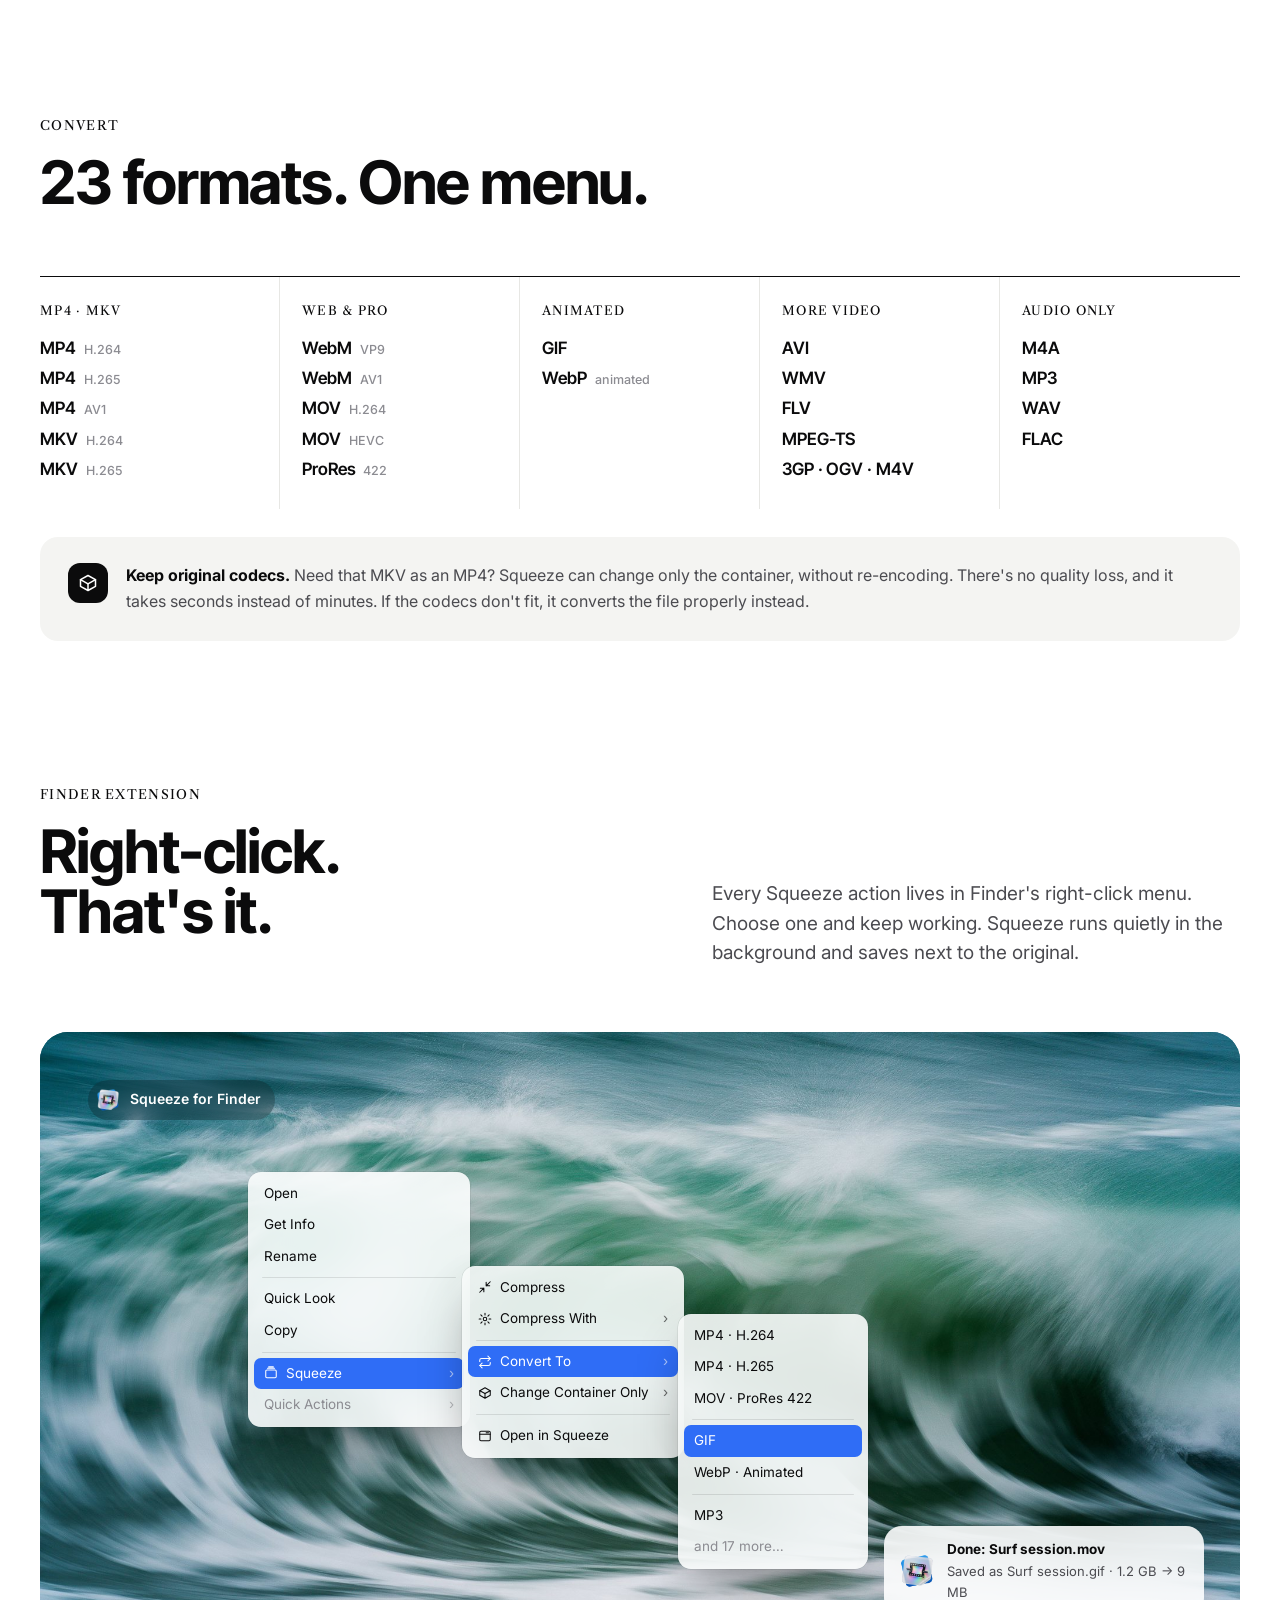
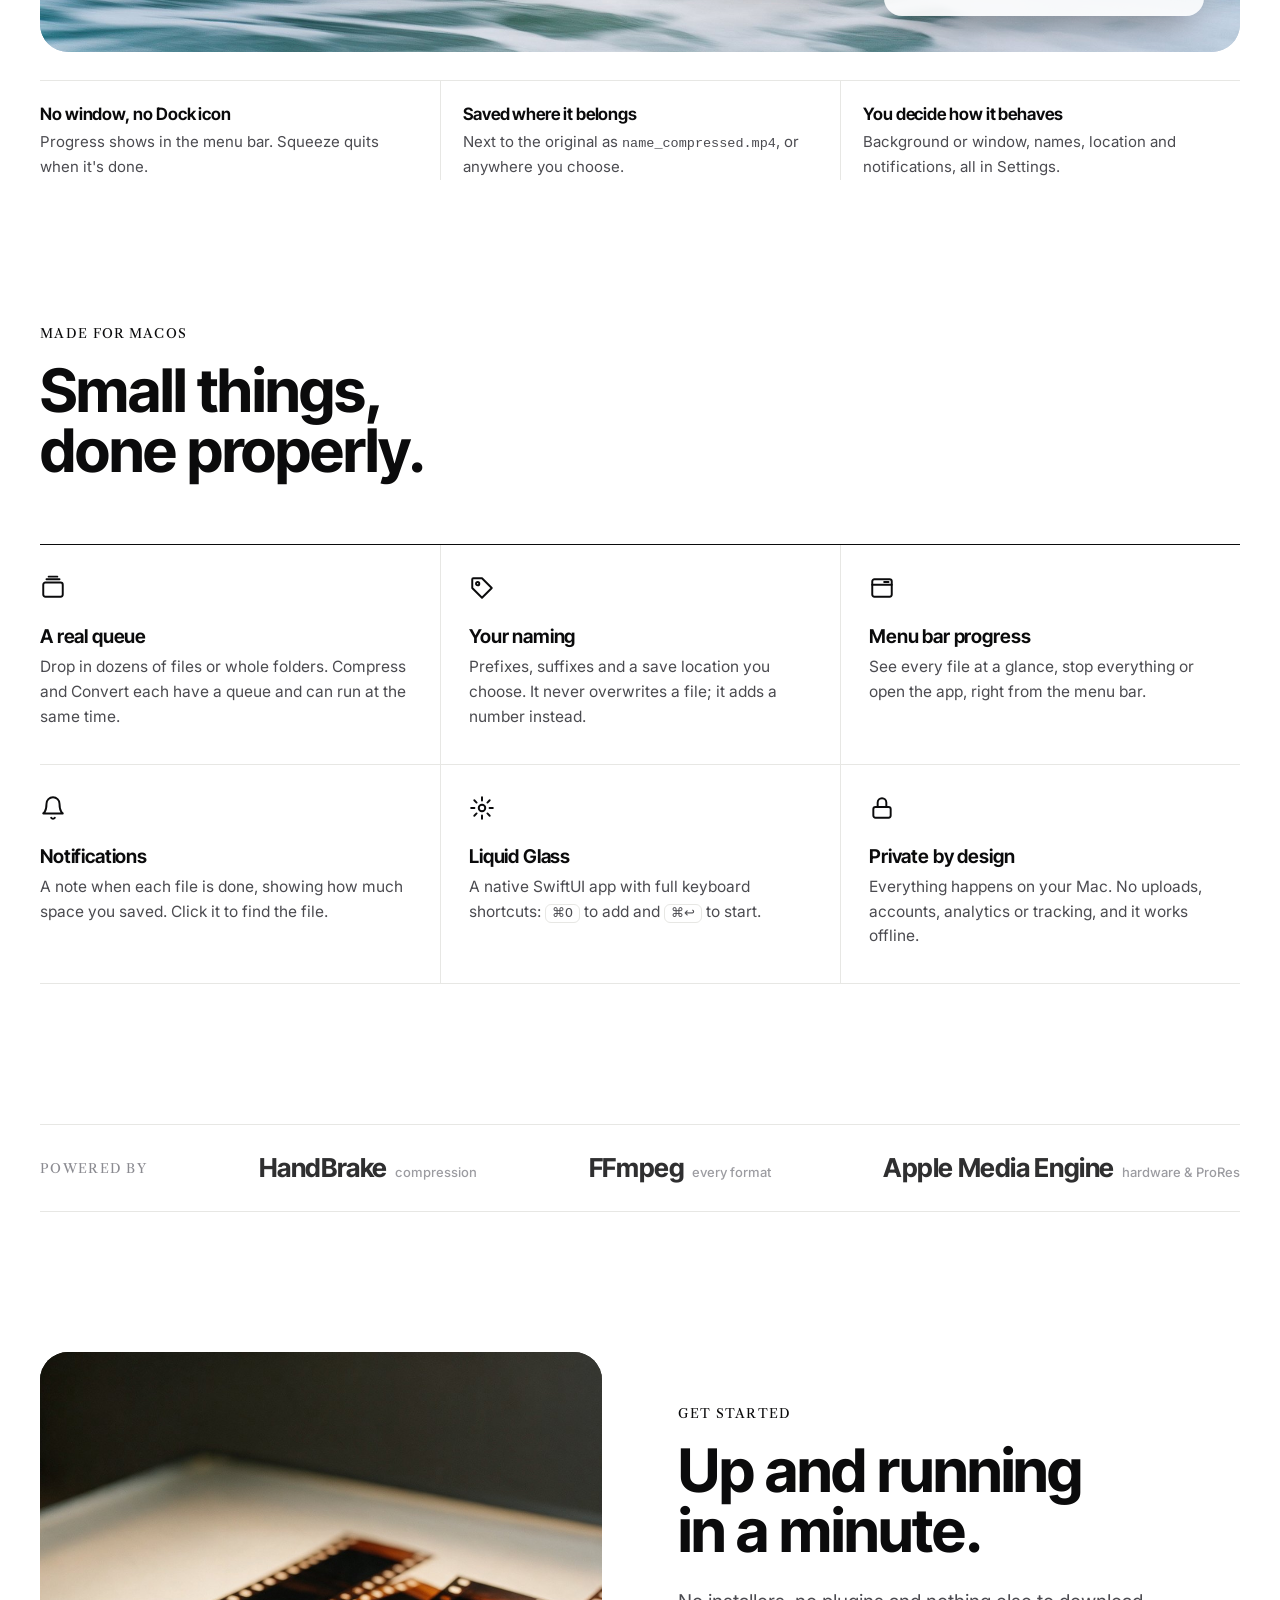
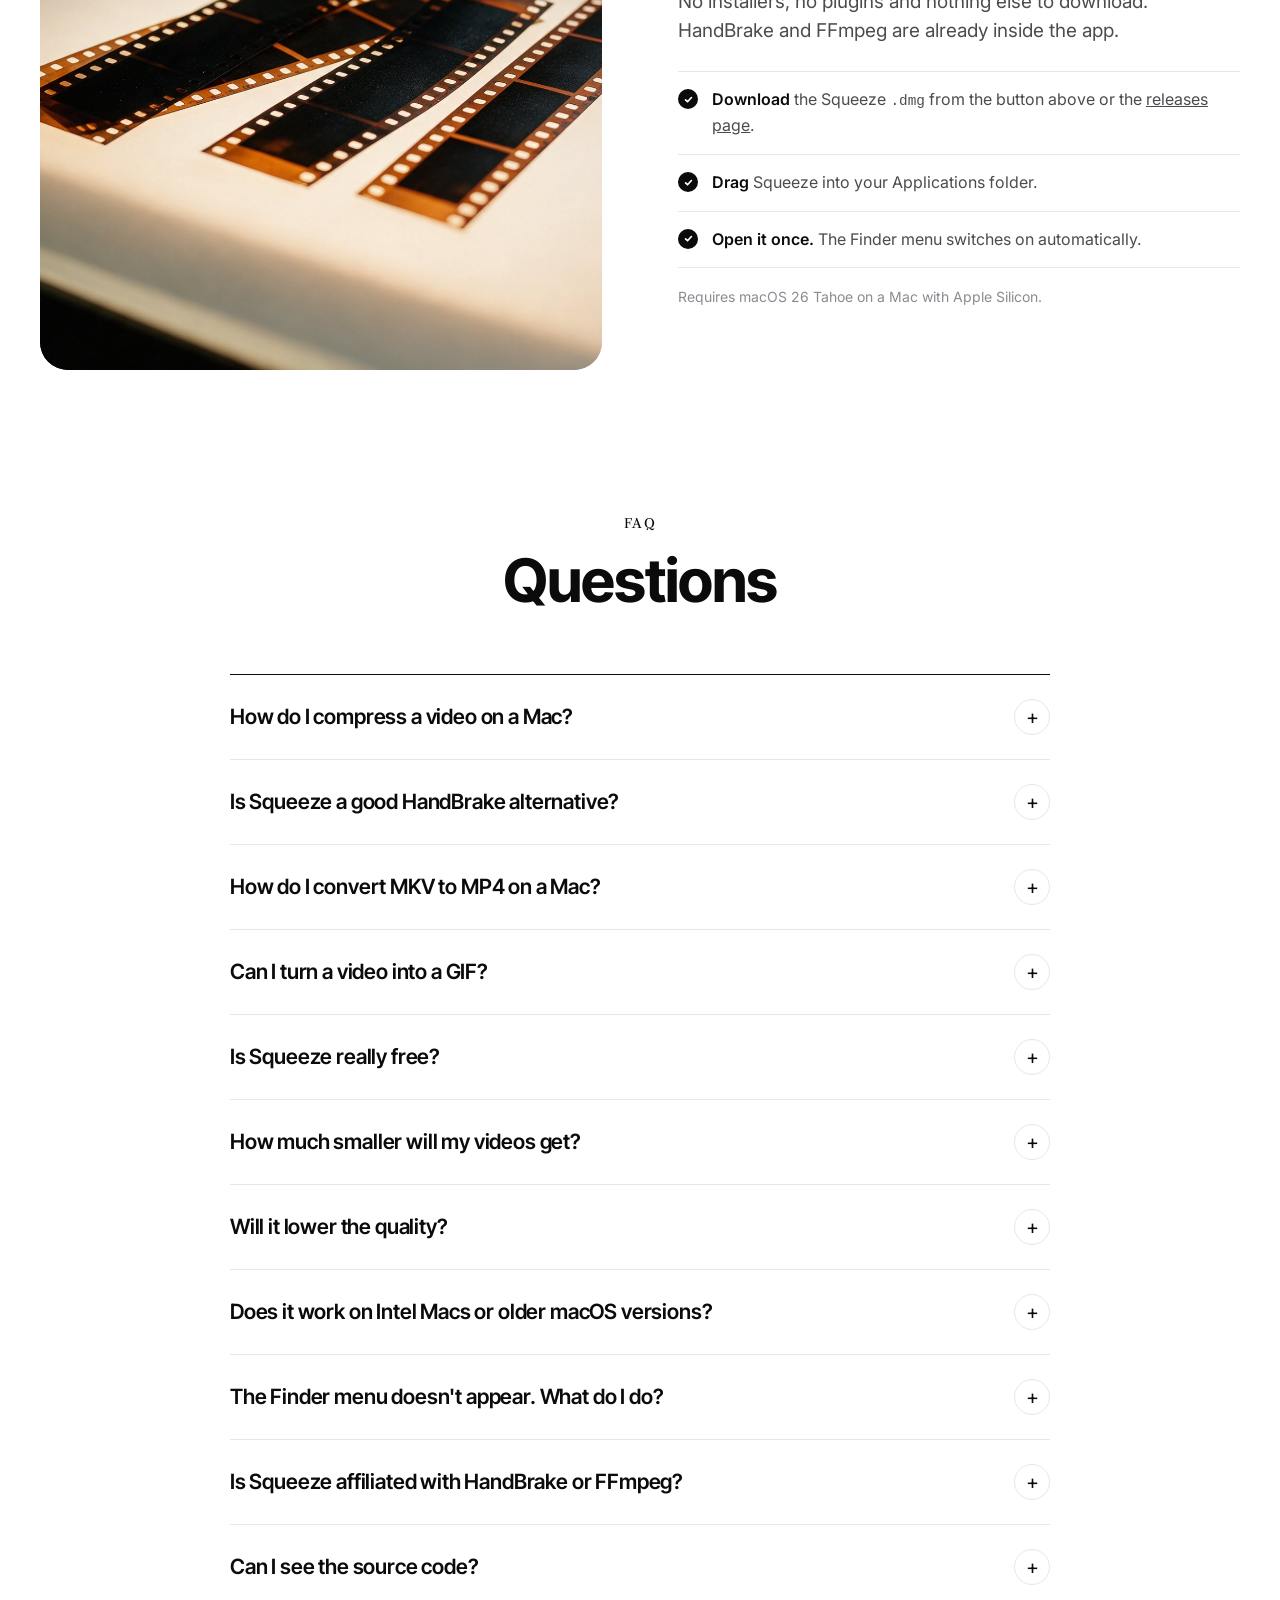
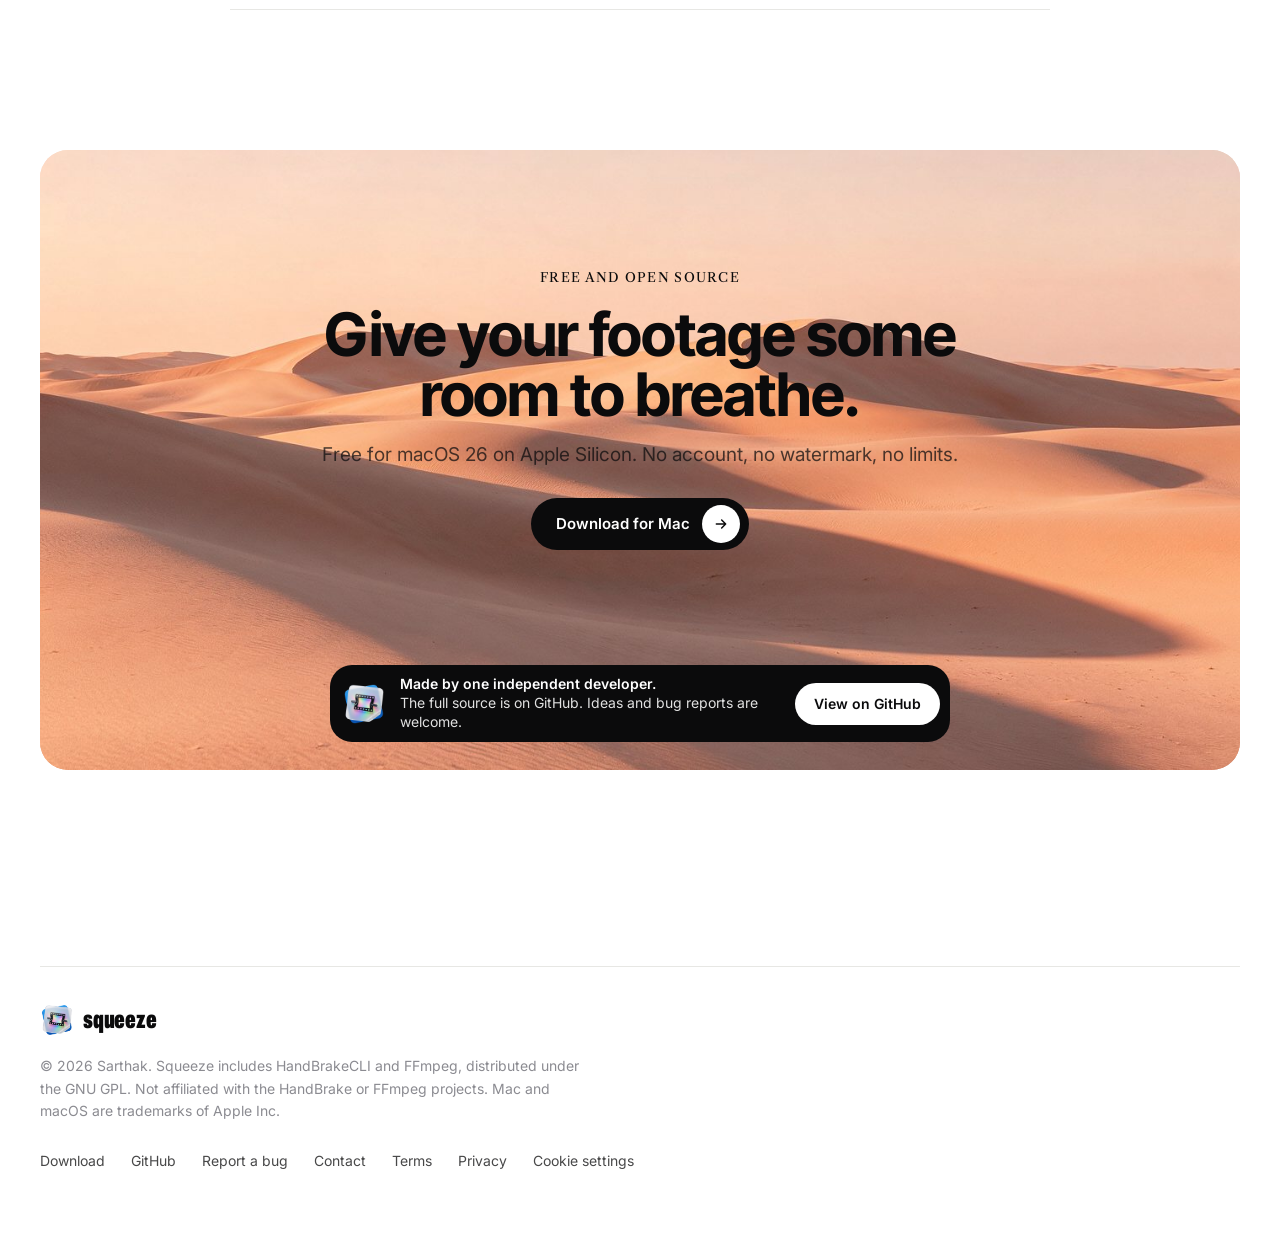
==== commit b62af9e4: "SEO: app details, FAQ, lazy videos" ====
--- a/docs/index.html
+++ b/docs/index.html
@@ -4,11 +4,12 @@
   <script src="assets/analytics.js"></script>
   <meta charset="utf-8">
   <meta name="viewport" content="width=device-width, initial-scale=1">
-  <title>Squeeze: compress and convert videos on your Mac</title>
-  <meta name="description" content="Squeeze is a simple macOS app that compresses and converts any video. HandBrake-quality compression, 23 output formats and a Finder right-click menu.">
+  <title>Squeeze: free video compressor and converter for Mac</title>
+  <meta name="description" content="Squeeze is a free, open-source Mac app that compresses and converts any video. HandBrake-quality compression, 23 formats including MP4, MKV, MOV and GIF, and a Finder right-click menu.">
   <meta name="theme-color" content="#ffffff">
   <meta property="og:type" content="website">
-  <meta property="og:title" content="Squeeze: compress and convert videos on your Mac">
+  <meta property="og:title" content="Squeeze: free video compressor and converter for Mac">
+  <meta property="og:site_name" content="Squeeze">
   <meta property="og:description" content="HandBrake-quality compression, 23 output formats and a Finder right-click menu. All on your Mac.">
   <meta property="og:url" content="https://heysqueeze.site/">
   <meta property="og:image" content="https://heysqueeze.site/assets/og-image.jpg">
@@ -21,6 +22,138 @@
   <link rel="apple-touch-icon" href="assets/apple-touch-icon.png">
   <link rel="preload" as="image" href="assets/img/squeeze-hero.jpg">
   <link rel="stylesheet" href="assets/style.css">
+  <script type="application/ld+json">
+[
+  {
+    "@context": "https://schema.org",
+    "@type": "SoftwareApplication",
+    "name": "Squeeze",
+    "url": "https://heysqueeze.site/",
+    "description": "Free, open-source Mac app that compresses and converts any video with HandBrake-quality results, 23 output formats and a Finder right-click menu.",
+    "applicationCategory": "MultimediaApplication",
+    "applicationSubCategory": "Video compressor and converter",
+    "operatingSystem": "macOS 26 or later (Apple Silicon)",
+    "softwareVersion": "1.0.1",
+    "license": "https://www.gnu.org/licenses/old-licenses/gpl-2.0.html",
+    "image": "https://heysqueeze.site/assets/icon-512.png",
+    "screenshot": "https://heysqueeze.site/assets/og-image.jpg",
+    "downloadUrl": "https://github.com/sary1511/squeeze/releases/latest",
+    "offers": {
+      "@type": "Offer",
+      "price": "0",
+      "priceCurrency": "USD"
+    },
+    "author": {
+      "@type": "Person",
+      "name": "Sarthak",
+      "url": "https://github.com/sary1511"
+    },
+    "sameAs": [
+      "https://github.com/sary1511/squeeze"
+    ]
+  },
+  {
+    "@context": "https://schema.org",
+    "@type": "FAQPage",
+    "mainEntity": [
+      {
+        "@type": "Question",
+        "name": "How do I compress a video on a Mac?",
+        "acceptedAnswer": {
+          "@type": "Answer",
+          "text": "Drop the video into Squeeze and press Compress, or right-click it in Finder and choose Squeeze → Compress. You get a much smaller MP4 next to the original, at the same resolution and frame rate."
+        }
+      },
+      {
+        "@type": "Question",
+        "name": "Is Squeeze a good HandBrake alternative?",
+        "acceptedAnswer": {
+          "@type": "Answer",
+          "text": "Squeeze uses HandBrake's own engine and default quality, so the results match. The difference is the interface: no presets or tabs of settings to learn, just one button, a queue and a Finder right-click menu. If you need HandBrake's advanced options, HandBrake itself is still the best tool."
+        }
+      },
+      {
+        "@type": "Question",
+        "name": "How do I convert MKV to MP4 on a Mac?",
+        "acceptedAnswer": {
+          "@type": "Answer",
+          "text": "Open the Convert tab, choose MP4 and turn on \"Keep original codecs\". Squeeze moves the video into an MP4 file without re-encoding, which usually takes a few seconds and loses no quality. You can also right-click the file and choose Squeeze → Change Container Only → MP4."
+        }
+      },
+      {
+        "@type": "Question",
+        "name": "Can I turn a video into a GIF?",
+        "acceptedAnswer": {
+          "@type": "Answer",
+          "text": "Yes. In the Convert tab choose GIF, pick a width and frame rate, and Squeeze makes a looping GIF with an optimised colour palette. Animated WebP is there too, for smaller files."
+        }
+      },
+      {
+        "@type": "Question",
+        "name": "Is Squeeze really free?",
+        "acceptedAnswer": {
+          "@type": "Answer",
+          "text": "Yes. There's no trial, account or watermark."
+        }
+      },
+      {
+        "@type": "Question",
+        "name": "How much smaller will my videos get?",
+        "acceptedAnswer": {
+          "@type": "Answer",
+          "text": "It depends on the source. Phone and camera footage often shrinks by 60–90%. Videos that are already heavily compressed shrink less. H.265 usually gives files about half the size of H.264 at the same quality."
+        }
+      },
+      {
+        "@type": "Question",
+        "name": "Will it lower the quality?",
+        "acceptedAnswer": {
+          "@type": "Answer",
+          "text": "Compression always trades a little quality for size. Squeeze uses HandBrake's default quality level, which most people can't tell apart from the original at normal viewing sizes. It never changes the resolution or frame rate. For a perfect copy, convert with \"Keep original codecs\", which doesn't re-encode at all."
+        }
+      },
+      {
+        "@type": "Question",
+        "name": "Does it work on Intel Macs or older macOS versions?",
+        "acceptedAnswer": {
+          "@type": "Answer",
+          "text": "Squeeze needs macOS 26 Tahoe and is built for Apple Silicon (M1 and newer), so it can use the latest SwiftUI and Liquid Glass design."
+        }
+      },
+      {
+        "@type": "Question",
+        "name": "The Finder menu doesn't appear. What do I do?",
+        "acceptedAnswer": {
+          "@type": "Answer",
+          "text": "Open Squeeze once from Applications. Then check System Settings → General → Login Items & Extensions → Finder and make sure Squeeze is on. If it's on but still missing, relaunch Finder: hold Option, right-click the Finder icon in the Dock and choose Relaunch."
+        }
+      },
+      {
+        "@type": "Question",
+        "name": "Is Squeeze affiliated with HandBrake or FFmpeg?",
+        "acceptedAnswer": {
+          "@type": "Answer",
+          "text": "No. Squeeze is an independent app that includes the open-source HandBrakeCLI and FFmpeg under their GPL licences. All credit for those engines goes to their developers."
+        }
+      },
+      {
+        "@type": "Question",
+        "name": "Can I see the source code?",
+        "acceptedAnswer": {
+          "@type": "Answer",
+          "text": "Yes. The full source is on GitHub, including the build script that produces the DMG. Bug reports and ideas are welcome there."
+        }
+      }
+    ]
+  },
+  {
+    "@context": "https://schema.org",
+    "@type": "WebSite",
+    "name": "Squeeze",
+    "url": "https://heysqueeze.site/"
+  }
+]
+  </script>
 </head>
 <body>
 
@@ -116,14 +249,14 @@
     <div class="wrap">
       <div class="duo">
         <article class="photo-card reveal">
-          <video class="bg" autoplay muted loop playsinline preload="auto" poster="assets/img/squeeze-river.jpg" aria-hidden="true"><source src="assets/video/squeeze-river.mp4" type="video/mp4"></video>
+          <video class="bg" muted loop playsinline preload="none" data-lazy poster="assets/img/squeeze-river.jpg" aria-hidden="true"><source data-src="assets/video/squeeze-river.mp4" type="video/mp4"></video>
           <span class="kicker">01 · Compress</span>
           <h3>Same footage.<br>A fraction of the size.</h3>
           <p>Uses HandBrake's own default quality, minus the things you didn't ask for: no 1080p cap, no 30 fps cap and no cropping.</p>
           <ul><li>H.264 or H.265</li><li>Apple Silicon hardware</li><li>Original resolution</li></ul>
         </article>
         <article class="photo-card reveal">
-          <video class="bg" autoplay muted loop playsinline preload="auto" poster="assets/img/squeeze-film.jpg" aria-hidden="true"><source src="assets/video/squeeze-film.mp4" type="video/mp4"></video>
+          <video class="bg" muted loop playsinline preload="none" data-lazy poster="assets/img/squeeze-film.jpg" aria-hidden="true"><source data-src="assets/video/squeeze-film.mp4" type="video/mp4"></video>
           <span class="kicker">02 · Convert</span>
           <h3>Any file in.<br>The right file out.</h3>
           <p>23 formats, from MP4 and ProRes to GIF and MP3. Squeeze sends each job to the best engine automatically.</p>
@@ -183,7 +316,7 @@
       </div>
 
       <div class="showcase reveal" aria-hidden="true">
-        <video class="bg-video" autoplay muted loop playsinline preload="auto" poster="assets/img/squeeze-wave.jpg" aria-hidden="true"><source src="assets/video/squeeze-wave.mp4" type="video/mp4"></video>
+        <video class="bg-video" muted loop playsinline preload="none" data-lazy poster="assets/img/squeeze-wave.jpg" aria-hidden="true"><source data-src="assets/video/squeeze-wave.mp4" type="video/mp4"></video>
         <span class="kicker"><img src="assets/icon-512.png" alt="">Squeeze for Finder</span>
         <div class="menus">
           <div class="ctx ctx-1">
@@ -254,7 +387,7 @@
   <!-- ============ Install ============ -->
   <section id="install" style="padding-top:0">
     <div class="wrap split">
-      <div class="split-img reveal" role="img" aria-label="Strips of film negatives on a light table"><video class="bg-video" autoplay muted loop playsinline preload="auto" poster="assets/img/squeeze-film.jpg" aria-hidden="true"><source src="assets/video/squeeze-film.mp4" type="video/mp4"></video></div>
+      <div class="split-img reveal" role="img" aria-label="Strips of film negatives on a light table"><video class="bg-video" muted loop playsinline preload="none" data-lazy poster="assets/img/squeeze-film.jpg" aria-hidden="true"><source data-src="assets/video/squeeze-film.mp4" type="video/mp4"></video></div>
       <div class="reveal">
         <span class="eyebrow">Get started</span>
         <h2>Up and running<br>in a minute.</h2>
@@ -274,6 +407,10 @@
     <div class="narrow">
       <div class="section-head reveal center"><span class="eyebrow">FAQ</span><h2>Questions</h2></div>
       <div class="faq reveal">
+        <details><summary>How do I compress a video on a Mac?</summary><p>Drop the video into Squeeze and press Compress, or right-click it in Finder and choose Squeeze → Compress. You get a much smaller MP4 next to the original, at the same resolution and frame rate.</p></details>
+        <details><summary>Is Squeeze a good HandBrake alternative?</summary><p>Squeeze uses HandBrake's own engine and default quality, so the results match. The difference is the interface: no presets or tabs of settings to learn, just one button, a queue and a Finder right-click menu. If you need HandBrake's advanced options, HandBrake itself is still the best tool.</p></details>
+        <details><summary>How do I convert MKV to MP4 on a Mac?</summary><p>Open the Convert tab, choose MP4 and turn on "Keep original codecs". Squeeze moves the video into an MP4 file without re-encoding, which usually takes a few seconds and loses no quality. You can also right-click the file and choose Squeeze → Change Container Only → MP4.</p></details>
+        <details><summary>Can I turn a video into a GIF?</summary><p>Yes. In the Convert tab choose GIF, pick a width and frame rate, and Squeeze makes a looping GIF with an optimised colour palette. Animated WebP is there too, for smaller files.</p></details>
         <details><summary>Is Squeeze really free?</summary><p>Yes. There's no trial, account or watermark.</p></details>
         <details><summary>How much smaller will my videos get?</summary><p>It depends on the source. Phone and camera footage often shrinks by 60–90%. Videos that are already heavily compressed shrink less. H.265 usually gives files about half the size of H.264 at the same quality.</p></details>
         <details><summary>Will it lower the quality?</summary><p>Compression always trades a little quality for size. Squeeze uses HandBrake's default quality level, which most people can't tell apart from the original at normal viewing sizes. It never changes the resolution or frame rate. For a perfect copy, convert with "Keep original codecs", which doesn't re-encode at all.</p></details>
@@ -289,7 +426,7 @@
   <section id="support" style="padding-top:0">
     <div class="wrap">
       <div class="cta-card reveal">
-        <video class="bg-video" autoplay muted loop playsinline preload="auto" poster="assets/img/squeeze-dunes.jpg" aria-hidden="true"><source src="assets/video/squeeze-dunes.mp4" type="video/mp4"></video>
+        <video class="bg-video" muted loop playsinline preload="none" data-lazy poster="assets/img/squeeze-dunes.jpg" aria-hidden="true"><source data-src="assets/video/squeeze-dunes.mp4" type="video/mp4"></video>
         <div>
           <span class="eyebrow">Free and open source</span>
           <h2>Give your footage some room to breathe.</h2>
